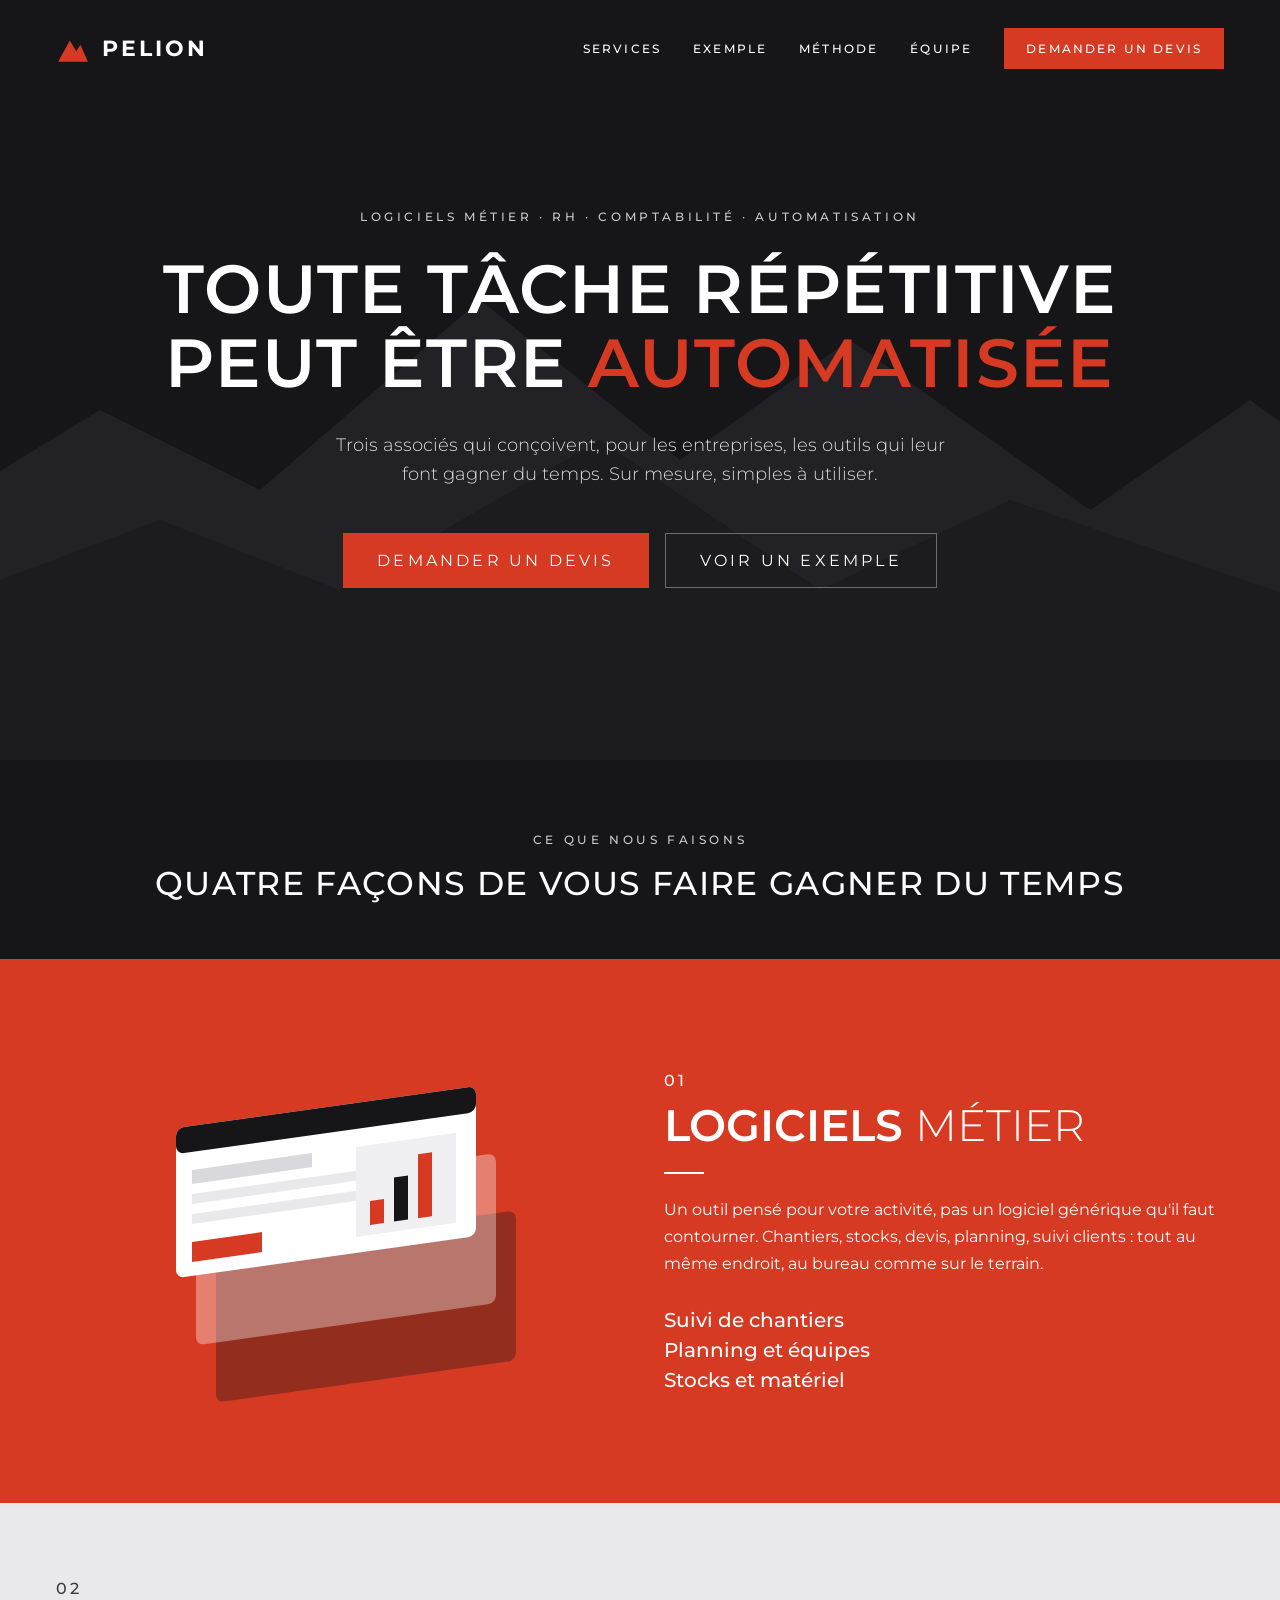
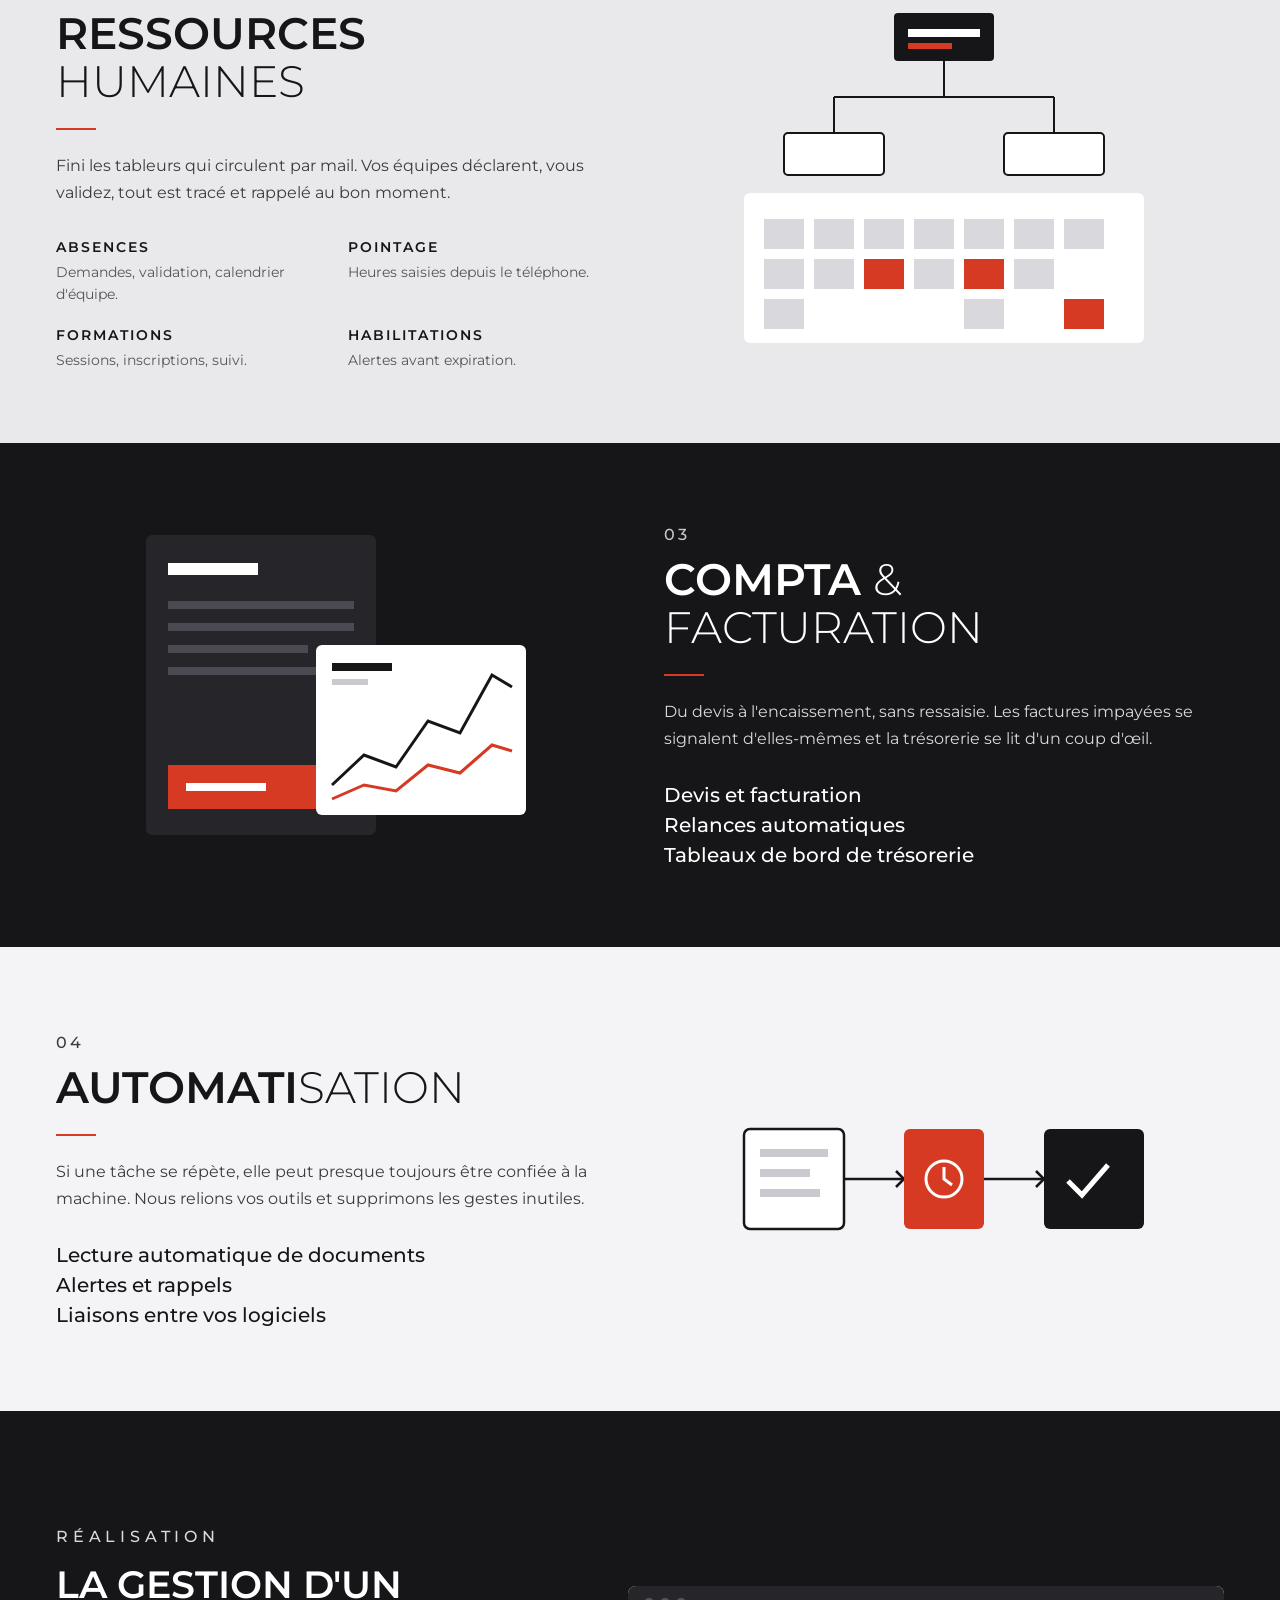
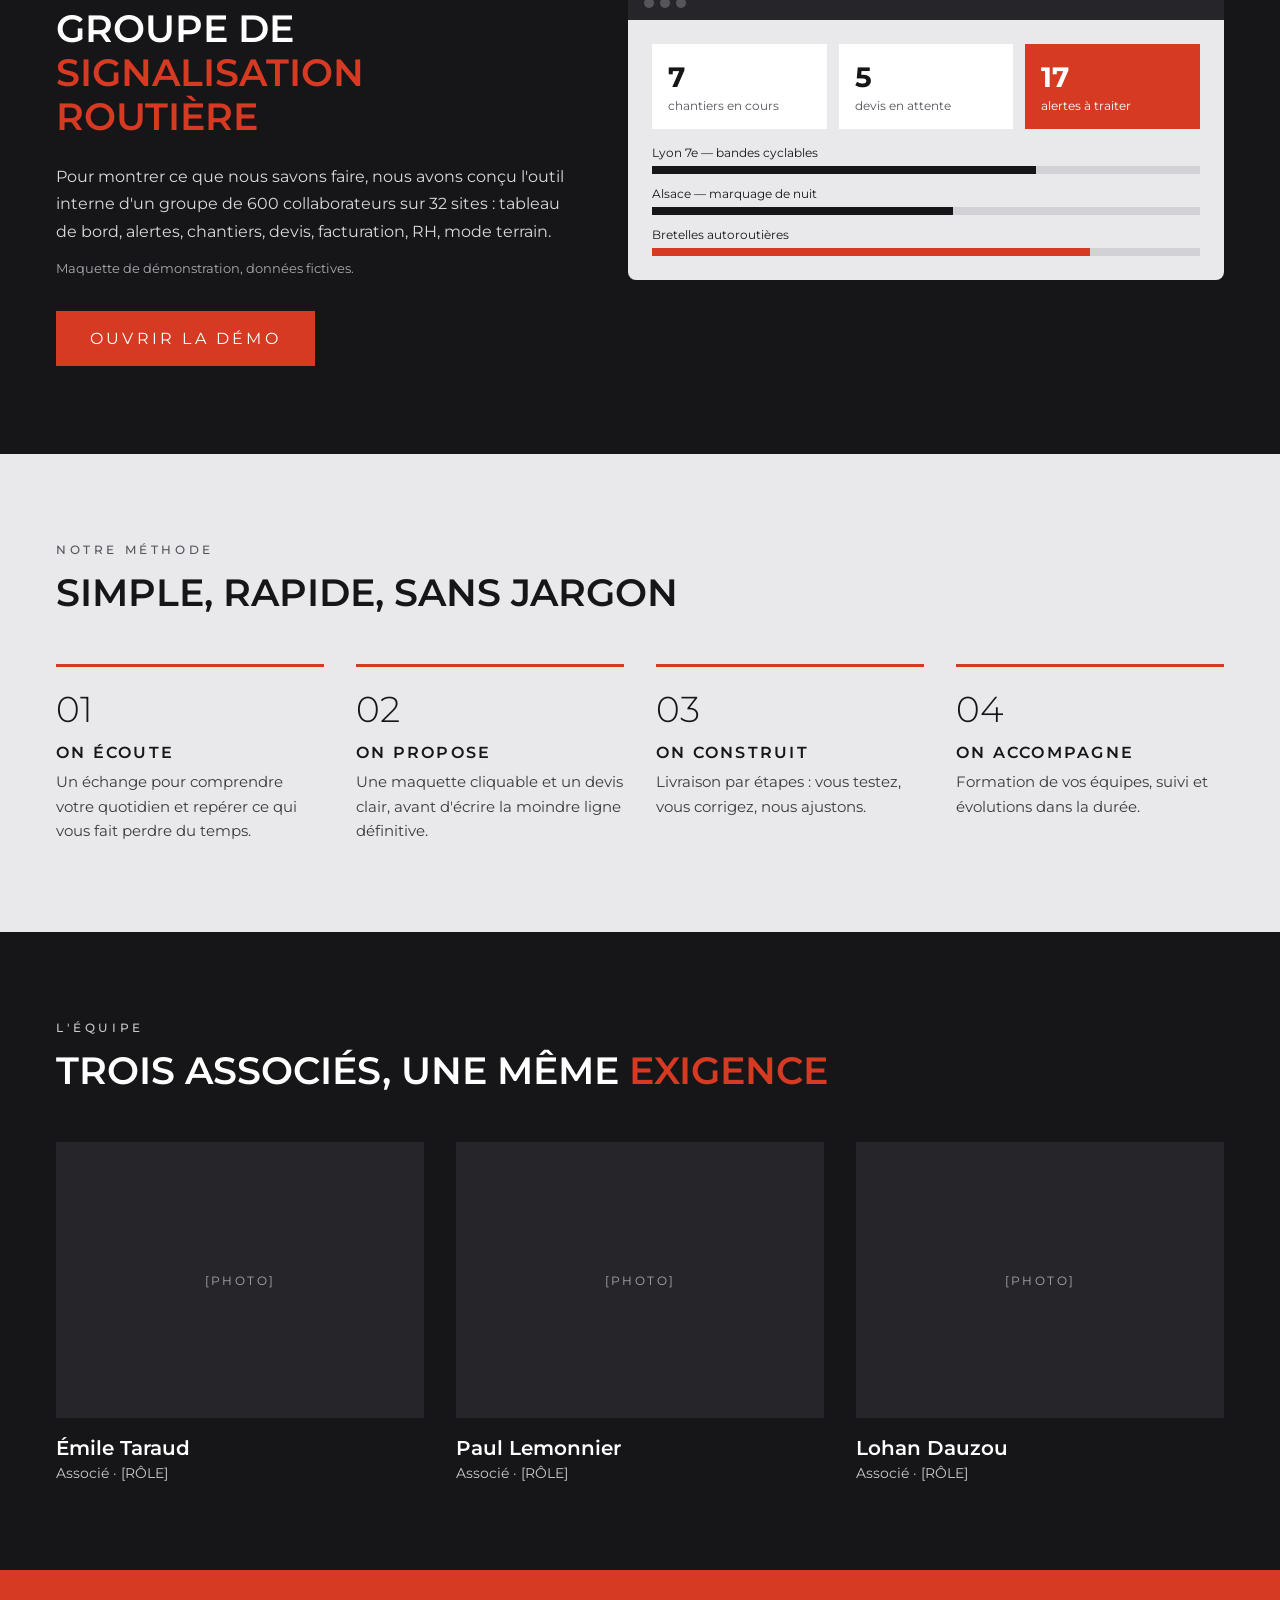
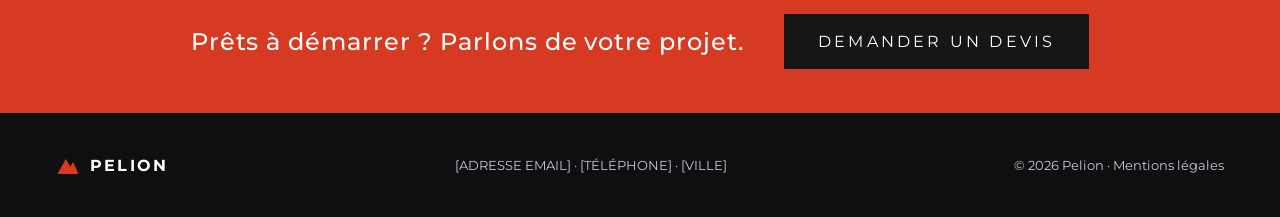
==== index.html @ c13e7373 "Site de présentation Pelion : accueil et demande de devis Accueil (hero, 4 services, exemple Hélios," ====
<!doctype html>
<html lang="fr">
<head>
<meta charset="utf-8">
<meta name="viewport" content="width=device-width, initial-scale=1">
<title>Pelion — Logiciels métier, RH, compta et automatisation</title>
<meta name="description" content="Pelion conçoit des logiciels métier sur mesure, des outils RH et comptables et des automatisations pour les entreprises.">
<meta name="theme-color" content="#161618">
<link rel="icon" href="favicon.svg" type="image/svg+xml">
<link rel="preconnect" href="https://fonts.googleapis.com">
<link rel="preconnect" href="https://fonts.gstatic.com" crossorigin>
<link href="https://fonts.googleapis.com/css2?family=Montserrat:wght@300;400;500;600;700&amp;display=swap" rel="stylesheet">
<link rel="stylesheet" href="style.css">
</head>
<body>

<!-- HERO -->
<section class="hero">
  <svg class="hero-bg" viewBox="0 0 1440 760" preserveAspectRatio="xMidYMax slice" aria-hidden="true">
    <path d="M0 760V520l180-110 160 80 220-190 200 160 170-120 240 170 160-110 110 80v380z" fill="#222226"/>
    <path d="M0 760V610l240-90 180 70 260-150 220 150 190-90 350 120v140z" fill="#1c1c1f"/>
  </svg>
  <header class="nav">
    <a class="logo" href="index.html" aria-label="Pelion, accueil">
      <svg viewBox="0 0 32 32" width="34" height="34" aria-hidden="true"><path class="ac" d="M2 28 13 8l6 10 4-6 7 16z"/></svg>
      PELION
    </a>
    <button class="burger" type="button" aria-expanded="false" aria-controls="menu">MENU</button>
    <nav class="menu" id="menu">
      <a href="#services">SERVICES</a>
      <a href="#exemple">EXEMPLE</a>
      <a href="#methode">MÉTHODE</a>
      <a href="#equipe">ÉQUIPE</a>
      <a class="btn small" href="devis.html">DEMANDER UN DEVIS</a>
    </nav>
  </header>
  <div class="hero-body">
    <p class="eyebrow" style="margin-bottom:28px">LOGICIELS MÉTIER · RH · COMPTABILITÉ · AUTOMATISATION</p>
    <h1>TOUTE TÂCHE RÉPÉTITIVE PEUT ÊTRE <span>AUTOMATISÉE</span></h1>
    <p class="hero-lead">Trois associés qui conçoivent, pour les entreprises, les outils qui leur font gagner du temps. Sur mesure, simples à utiliser.</p>
    <div class="hero-cta">
      <a class="btn" href="devis.html">DEMANDER UN DEVIS</a>
      <a class="btn ghost" href="#exemple">VOIR UN EXEMPLE</a>
    </div>
  </div>
</section>

<main>
<!-- SERVICES -->
<section id="services" class="intro">
  <p class="eyebrow">CE QUE NOUS FAISONS</p>
  <h2>QUATRE FAÇONS DE VOUS FAIRE GAGNER DU TEMPS</h2>
</section>

<!-- 01 -->
<section class="band red">
  <div class="band-in">
    <div class="art">
      <svg viewBox="0 0 440 400" width="440" height="400" role="img" aria-label="Illustration : écrans d'un logiciel métier empilés">
        <g transform="translate(40 40)">
          <rect x="60" y="190" width="300" height="150" rx="8" fill="#161618" opacity=".35" transform="skewY(-8)"/>
          <rect x="40" y="130" width="300" height="150" rx="8" fill="#fff" opacity=".35" transform="skewY(-8)"/>
          <g transform="skewY(-8)">
            <rect x="20" y="60" width="300" height="150" rx="8" fill="#fff"/>
            <rect x="20" y="60" width="300" height="26" rx="8" fill="#161618"/>
            <rect x="36" y="104" width="120" height="14" fill="#d8d8dd"/>
            <rect x="36" y="128" width="200" height="10" fill="#e9e9ec"/>
            <rect x="36" y="148" width="170" height="10" fill="#e9e9ec"/>
            <rect class="ac" x="36" y="176" width="70" height="20"/>
            <rect x="200" y="104" width="100" height="90" fill="#f0f0f2"/>
            <rect class="ac" x="214" y="160" width="14" height="24"/>
            <rect x="238" y="140" width="14" height="44" fill="#161618"/>
            <rect class="ac" x="262" y="120" width="14" height="64"/>
          </g>
        </g>
      </svg>
    </div>
    <div class="copy">
      <p class="num">01</p>
      <h3>LOGICIELS <span>MÉTIER</span></h3>
      <div class="rule"></div>
      <p>Un outil pensé pour votre activité, pas un logiciel générique qu'il faut contourner. Chantiers, stocks, devis, planning, suivi clients : tout au même endroit, au bureau comme sur le terrain.</p>
      <p class="list">Suivi de chantiers<br>Planning et équipes<br>Stocks et matériel</p>
    </div>
  </div>
</section>

<!-- 02 -->
<section class="band grey light">
  <div class="band-in flip">
    <div class="copy">
      <p class="num">02</p>
      <h3>RESSOURCES <span>HUMAINES</span></h3>
      <div class="rule"></div>
      <p>Fini les tableurs qui circulent par mail. Vos équipes déclarent, vous validez, tout est tracé et rappelé au bon moment.</p>
      <div class="minis">
        <div><h4>ABSENCES</h4><p>Demandes, validation, calendrier d'équipe.</p></div>
        <div><h4>POINTAGE</h4><p>Heures saisies depuis le téléphone.</p></div>
        <div><h4>FORMATIONS</h4><p>Sessions, inscriptions, suivi.</p></div>
        <div><h4>HABILITATIONS</h4><p>Alertes avant expiration.</p></div>
      </div>
    </div>
    <div class="art">
      <svg viewBox="0 0 440 380" width="440" height="380" role="img" aria-label="Illustration : organigramme et calendrier d'absences">
        <rect x="20" y="210" width="400" height="150" rx="6" fill="#fff"/>
        <g fill="#d8d8dd"><rect x="40" y="236" width="40" height="30"/><rect x="90" y="236" width="40" height="30"/><rect x="140" y="236" width="40" height="30"/><rect x="190" y="236" width="40" height="30"/><rect x="240" y="236" width="40" height="30"/><rect x="290" y="236" width="40" height="30"/><rect x="340" y="236" width="40" height="30"/><rect x="40" y="276" width="40" height="30"/><rect x="90" y="276" width="40" height="30"/><rect x="190" y="276" width="40" height="30"/><rect x="290" y="276" width="40" height="30"/><rect x="40" y="316" width="40" height="30"/><rect x="240" y="316" width="40" height="30"/></g>
        <g class="ac"><rect x="140" y="276" width="40" height="30"/><rect x="240" y="276" width="40" height="30"/><rect x="340" y="316" width="40" height="30"/></g>
        <path d="M220 78v36M110 114h220M110 114v36M330 114v36" stroke="#161618" stroke-width="2" fill="none"/>
        <rect x="170" y="30" width="100" height="48" rx="4" fill="#161618"/>
        <rect x="60" y="150" width="100" height="42" rx="4" fill="#fff" stroke="#161618" stroke-width="2"/>
        <rect x="280" y="150" width="100" height="42" rx="4" fill="#fff" stroke="#161618" stroke-width="2"/>
        <rect x="184" y="46" width="72" height="8" fill="#fff"/><rect class="ac" x="184" y="60" width="44" height="6"/>
      </svg>
    </div>
  </div>
</section>

<!-- 03 -->
<section class="band dark">
  <div class="band-in">
    <div class="art">
      <svg viewBox="0 0 440 360" width="440" height="360" role="img" aria-label="Illustration : facture et courbe de trésorerie">
        <rect x="30" y="20" width="230" height="300" rx="6" fill="#26262a"/>
        <rect x="52" y="48" width="90" height="12" fill="#fff"/>
        <g fill="#4a4a52"><rect x="52" y="86" width="186" height="8"/><rect x="52" y="108" width="186" height="8"/><rect x="52" y="130" width="140" height="8"/><rect x="52" y="152" width="186" height="8"/></g>
        <rect class="ac" x="52" y="250" width="186" height="44"/>
        <rect x="70" y="268" width="80" height="8" fill="#fff"/>
        <rect x="200" y="130" width="210" height="170" rx="6" fill="#fff"/>
        <polyline points="216,270 248,240 280,252 312,206 344,218 376,160 396,172" fill="none" stroke="#161618" stroke-width="3"/>
        <polyline class="ac-s" points="216,284 248,270 280,276 312,250 344,258 376,230 396,236" fill="none" stroke-width="3"/>
        <rect x="216" y="148" width="60" height="8" fill="#161618"/><rect x="216" y="164" width="36" height="6" fill="#c9c9cf"/>
      </svg>
    </div>
    <div class="copy">
      <p class="num">03</p>
      <h3>COMPTA <span>&amp; FACTURATION</span></h3>
      <div class="rule"></div>
      <p>Du devis à l'encaissement, sans ressaisie. Les factures impayées se signalent d'elles-mêmes et la trésorerie se lit d'un coup d'œil.</p>
      <p class="list">Devis et facturation<br>Relances automatiques<br>Tableaux de bord de trésorerie</p>
    </div>
  </div>
</section>

<!-- 04 -->
<section class="band paper light">
  <div class="band-in flip">
    <div class="copy">
      <p class="num">04</p>
      <h3>AUTOMATI<span>SATION</span></h3>
      <div class="rule"></div>
      <p>Si une tâche se répète, elle peut presque toujours être confiée à la machine. Nous relions vos outils et supprimons les gestes inutiles.</p>
      <p class="list">Lecture automatique de documents<br>Alertes et rappels<br>Liaisons entre vos logiciels</p>
    </div>
    <div class="art">
      <svg viewBox="0 0 440 320" width="440" height="320" role="img" aria-label="Illustration : trois étapes reliées par des flèches">
        <g stroke="#161618" stroke-width="2.5" fill="none"><path d="M120 160h60M260 160h60"/><path d="M172 152l8 8-8 8M312 152l8 8-8 8"/></g>
        <rect x="20" y="110" width="100" height="100" rx="6" fill="#fff" stroke="#161618" stroke-width="2.5"/>
        <rect class="ac" x="180" y="110" width="80" height="100" rx="6"/>
        <rect x="320" y="110" width="100" height="100" rx="6" fill="#161618"/>
        <g fill="#c9c9cf"><rect x="36" y="130" width="68" height="8"/><rect x="36" y="150" width="50" height="8"/><rect x="36" y="170" width="60" height="8"/></g>
        <circle cx="220" cy="160" r="18" fill="none" stroke="#fff" stroke-width="3"/><path d="M220 148v12l8 6" stroke="#fff" stroke-width="3" fill="none"/>
        <path d="M344 162l14 14 26-30" stroke="#fff" stroke-width="5" fill="none"/>
      </svg>
    </div>
  </div>
</section>

<!-- EXEMPLE -->
<section id="exemple" class="band dark">
  <div class="demo-wrap">
    <div class="demo-copy">
      <p class="eyebrow">RÉALISATION</p>
      <h2>LA GESTION D'UN GROUPE DE <span class="accent">SIGNALISATION ROUTIÈRE</span></h2>
      <p>Pour montrer ce que nous savons faire, nous avons conçu l'outil interne d'un groupe de 600 collaborateurs sur 32 sites : tableau de bord, alertes, chantiers, devis, facturation, RH, mode terrain.</p>
      <p class="fine">Maquette de démonstration, données fictives.</p>
      <a class="btn" href="https://site-six-livid-93.vercel.app/" target="_blank" rel="noopener">OUVRIR LA DÉMO</a>
    </div>
    <div class="demo-shot" aria-hidden="true">
      <div class="win">
        <div class="win-bar"><i></i><i></i><i></i></div>
        <div class="win-body">
          <div class="kpis">
            <div class="kpi"><b>7</b><span>chantiers en cours</span></div>
            <div class="kpi"><b>5</b><span>devis en attente</span></div>
            <div class="kpi hot"><b>17</b><span>alertes à traiter</span></div>
          </div>
          <div class="progress">
            <div><label>Lyon 7e — bandes cyclables</label><div class="pbar"><i style="width:70%"></i></div></div>
            <div><label>Alsace — marquage de nuit</label><div class="pbar"><i style="width:55%"></i></div></div>
            <div><label>Bretelles autoroutières</label><div class="pbar"><i class="hot" style="width:80%"></i></div></div>
          </div>
        </div>
      </div>
    </div>
  </div>
</section>

<!-- MÉTHODE -->
<section id="methode" class="band grey light">
  <div class="section">
    <p class="eyebrow">NOTRE MÉTHODE</p>
    <h2>SIMPLE, RAPIDE, SANS JARGON</h2>
    <div class="steps">
      <div class="step"><b>01</b><h3>ON ÉCOUTE</h3><p>Un échange pour comprendre votre quotidien et repérer ce qui vous fait perdre du temps.</p></div>
      <div class="step"><b>02</b><h3>ON PROPOSE</h3><p>Une maquette cliquable et un devis clair, avant d'écrire la moindre ligne définitive.</p></div>
      <div class="step"><b>03</b><h3>ON CONSTRUIT</h3><p>Livraison par étapes : vous testez, vous corrigez, nous ajustons.</p></div>
      <div class="step"><b>04</b><h3>ON ACCOMPAGNE</h3><p>Formation de vos équipes, suivi et évolutions dans la durée.</p></div>
    </div>
  </div>
</section>

<!-- ÉQUIPE -->
<section id="equipe" class="band dark">
  <div class="section">
    <p class="eyebrow">L'ÉQUIPE</p>
    <h2>TROIS ASSOCIÉS, UNE MÊME <span class="accent">EXIGENCE</span></h2>
    <div class="team">
      <div><div class="photo">[PHOTO]</div><h3>Émile Taraud</h3><p>Associé · [RÔLE]</p></div>
      <div><div class="photo">[PHOTO]</div><h3>Paul Lemonnier</h3><p>Associé · [RÔLE]</p></div>
      <div><div class="photo">[PHOTO]</div><h3>Lohan Dauzou</h3><p>Associé · [RÔLE]</p></div>
    </div>
  </div>
</section>

<!-- CTA -->
<section class="cta-band">
  <div class="cta-in">
    <p>Prêts à démarrer ? Parlons de votre projet.</p>
    <a class="btn dark" href="devis.html">DEMANDER UN DEVIS</a>
  </div>
</section>
</main>

<footer class="foot">
  <div class="foot-in">
    <span class="logo"><svg viewBox="0 0 32 32" width="24" height="24" aria-hidden="true"><path class="ac" d="M2 28 13 8l6 10 4-6 7 16z"/></svg>PELION</span>
    <span>[ADRESSE EMAIL] · [TÉLÉPHONE] · [VILLE]</span>
    <span>© <span id="y">2026</span> Pelion · Mentions légales</span>
  </div>
</footer>

<script src="script.js"></script>
</body>
</html>
---- style.css ----
:root{
  --accent:#D63A22;
  --ink:#161618;
  --ink-2:#26262a;
  --ink-3:#0f0f11;
  --grey:#e9e9ec;
  --paper:#f4f4f6;
  --muted:#55555c;
  --on-dark:#d9d9de;
  --on-dark-2:#c9c9cf;
  --gutter:56px;
}
*{box-sizing:border-box}
html{scroll-behavior:smooth}
body{margin:0;font-family:'Montserrat',system-ui,sans-serif;background:var(--ink);color:#fff;-webkit-font-smoothing:antialiased}
a{color:inherit;text-decoration:none}
a:hover{opacity:.8}
img,svg{max-width:100%;height:auto}
:focus-visible{outline:2px solid #fff;outline-offset:3px}
.light :focus-visible,.form :focus-visible{outline-color:var(--ink)}

.wrap{max-width:1440px;margin:0 auto;padding-inline:var(--gutter)}
.eyebrow{margin:0;font-size:12px;letter-spacing:.3em;font-weight:500;color:var(--on-dark-2)}
.light .eyebrow,.eyebrow.dark{color:var(--muted)}
.num{margin:0;font-size:13px;letter-spacing:.2em;font-weight:500}

/* boutons */
.btn{display:inline-block;padding:18px 34px;background:var(--accent);color:#fff;border:0;font:600 13px/1 inherit;font-family:inherit;letter-spacing:.2em;cursor:pointer}
.btn.ghost{background:transparent;border:1px solid #6b6b73;padding:17px 34px}
.btn.dark{background:var(--ink)}
.btn.small{padding:13px 22px;font-size:12px;letter-spacing:.18em}

/* en-tête */
.hero{position:relative;min-height:760px;background:var(--ink);overflow:hidden;display:flex;flex-direction:column}
.hero-bg{position:absolute;inset:0;width:100%;height:100%}
.nav{position:relative;z-index:2;display:flex;flex-wrap:wrap;align-items:center;justify-content:space-between;gap:16px;padding:28px var(--gutter)}
.nav.solid{background:var(--ink)}
.logo{display:flex;align-items:center;gap:12px;font-weight:700;font-size:22px;letter-spacing:.14em}
.menu{display:flex;flex-wrap:wrap;align-items:center;gap:32px;font-size:12px;font-weight:500;letter-spacing:.18em}
.burger{display:none;background:none;border:1px solid #6b6b73;color:#fff;padding:10px 14px;font:600 12px inherit;font-family:inherit;letter-spacing:.18em;cursor:pointer}
.hero-body{position:relative;flex-grow:1;display:flex;flex-direction:column;align-items:center;justify-content:center;text-align:center;padding:60px 32px 120px}
.hero h1{margin:0;font-size:clamp(34px,5.4vw,68px);line-height:1.08;font-weight:600;letter-spacing:.02em;max-width:980px}
.hero h1 span,.accent{color:var(--accent)}
.hero-lead{margin:32px 0 0;font-size:18px;line-height:1.6;font-weight:300;color:var(--on-dark);max-width:640px}
.hero-cta{display:flex;flex-wrap:wrap;gap:16px;justify-content:center;margin-top:44px}

/* intro services */
.intro{padding:72px var(--gutter) 56px;text-align:center}
.intro h2{margin:16px 0 0;font-size:clamp(22px,2.6vw,34px);font-weight:500;letter-spacing:.04em}

/* bandes de service */
.band{background:var(--ink);color:#fff}
.band.red{background:var(--accent)}
.band.grey{background:var(--grey);color:var(--ink)}
.band.paper{background:var(--paper);color:var(--ink)}
.band-in{max-width:1440px;margin:0 auto;padding:72px var(--gutter);display:flex;flex-wrap:wrap;align-items:center;gap:48px}
.band-in.flip{flex-wrap:wrap-reverse}
.art{flex:1 1 440px;min-width:0;display:flex;justify-content:center}
.copy{flex:1 1 440px;min-width:0;max-width:560px}
.copy h3{margin:8px 0 0;font-size:clamp(32px,3.4vw,48px);line-height:1.1;font-weight:600}
.copy h3 span{font-weight:300}
.rule{width:40px;height:2px;background:var(--accent);margin:22px 0}
.band.red .rule{background:#fff}
.copy p{margin:0;font-size:16px;line-height:1.7;color:var(--on-dark)}
.band.red .copy p{color:#fff}
.band.grey .copy p,.band.paper .copy p{color:#3a3a40}
.list{margin:28px 0 0!important;font-size:20px!important;line-height:1.5!important;font-weight:500;color:inherit!important}
.band.grey .num,.band.paper .num{color:var(--muted)}
.band.dark .num{color:var(--on-dark-2)}
.minis{display:grid;grid-template-columns:repeat(2,minmax(0,1fr));gap:20px 24px;margin-top:32px}
.minis h4{margin:0;font-size:14px;letter-spacing:.14em;font-weight:600}
.minis p{margin:6px 0 0!important;font-size:14px!important;line-height:1.55!important;color:var(--muted)!important}

/* réalisation */
.demo-wrap{max-width:1440px;margin:0 auto;padding:88px var(--gutter);display:flex;flex-wrap:wrap;align-items:center;gap:56px}
.demo-copy{flex:1 1 440px;min-width:0;max-width:520px}
.demo-copy h2{margin:12px 0 0;font-size:clamp(28px,3vw,40px);line-height:1.15;font-weight:600}
.demo-copy p{margin:24px 0 0;font-size:16px;line-height:1.7;color:var(--on-dark)}
.demo-copy .fine{margin:12px 0 32px;font-size:13px;color:#a8a8b0}
.demo-shot{flex:1 1 520px;min-width:0}
.win{background:var(--grey);color:var(--ink);border-radius:8px;overflow:hidden}
.win-bar{display:flex;gap:6px;padding:12px 16px;background:var(--ink-2)}
.win-bar i{width:10px;height:10px;border-radius:50%;background:#55555c}
.win-body{padding:24px}
.kpis{display:grid;grid-template-columns:repeat(3,minmax(0,1fr));gap:12px}
.kpi{background:#fff;padding:16px}
.kpi b{font-size:28px}
.kpi span{display:block;font-size:12px;color:var(--muted);margin-top:4px}
.kpi.hot{background:var(--accent);color:#fff}
.kpi.hot span{color:#fff}
.progress{margin-top:16px;display:flex;flex-direction:column;gap:12px}
.progress label{display:block;font-size:12px;margin-bottom:6px}
.pbar{height:8px;background:#d1d1d6}
.pbar i{display:block;height:8px;background:var(--ink)}
.pbar i.hot{background:var(--accent)}

/* méthode / équipe */
.section{max-width:1440px;margin:0 auto;padding:88px var(--gutter)}
.section h2{margin:12px 0 48px;font-size:clamp(26px,3vw,40px);font-weight:600}
.steps{display:grid;grid-template-columns:repeat(auto-fit,minmax(240px,1fr));gap:32px}
.step{border-top:3px solid var(--accent);padding-top:20px}
.step b{font-size:36px;font-weight:300}
.step h3{margin:12px 0 8px;font-size:16px;letter-spacing:.14em;font-weight:600}
.step p{margin:0;font-size:15px;line-height:1.65;color:#3a3a40}
.team{display:grid;grid-template-columns:repeat(auto-fit,minmax(260px,1fr));gap:32px}
.photo{aspect-ratio:4/3;background:var(--ink-2);display:flex;align-items:center;justify-content:center;font-size:12px;letter-spacing:.2em;color:#a8a8b0}
.team h3{margin:18px 0 4px;font-size:20px;font-weight:600}
.team p{margin:0;font-size:14px;color:var(--on-dark-2)}

/* bande CTA + pied */
.cta-band{background:var(--accent)}
.cta-in{max-width:1440px;margin:0 auto;padding:44px var(--gutter);display:flex;flex-wrap:wrap;align-items:center;justify-content:center;gap:24px 40px;text-align:center}
.cta-in p{margin:0;font-size:24px;font-weight:500;letter-spacing:.04em}
.foot{background:var(--ink-3);color:var(--on-dark-2)}
.foot-in{max-width:1440px;margin:0 auto;padding:40px var(--gutter);display:flex;flex-wrap:wrap;align-items:center;justify-content:space-between;gap:20px;font-size:13px}
.foot .logo{font-size:16px;color:#fff;gap:10px}

/* page devis */
.page-head{background:var(--ink);padding:56px var(--gutter) 72px}
.page-head h1{margin:16px 0 0;font-size:clamp(30px,3.6vw,52px);line-height:1.1;font-weight:600;max-width:860px}
.devis{background:var(--grey);color:var(--ink)}
.devis-in{max-width:1440px;margin:0 auto;padding:56px var(--gutter);display:flex;flex-wrap:wrap;gap:56px;align-items:flex-start}
.form{flex:1 1 560px;min-width:0;display:flex;flex-direction:column;gap:28px}
.grid2{display:grid;grid-template-columns:repeat(auto-fit,minmax(240px,1fr));gap:20px}
.f{display:flex;flex-direction:column;gap:8px;font-size:12px;font-weight:600;letter-spacing:.14em}
.form input,.form select,.form textarea{font:400 15px inherit;font-family:inherit;color:var(--ink);background:#fff;border:1px solid #b8b8c0;border-radius:0;padding:14px;width:100%}
.form input:focus,.form select:focus,.form textarea:focus{outline:2px solid var(--ink);outline-offset:1px}
.form fieldset{border:0;padding:0;margin:0}
.form legend{padding:0;margin-bottom:12px;font-size:12px;font-weight:600;letter-spacing:.14em}
.chips{display:grid;grid-template-columns:repeat(auto-fit,minmax(220px,1fr));gap:12px}
.chip{display:flex;align-items:center;gap:10px;padding:14px 16px;background:#fff;border:1px solid #b8b8c0;font-size:14px;font-weight:500;cursor:pointer;letter-spacing:0}
.form .chip input{width:18px;height:18px;padding:0;accent-color:var(--ink)}
.chip:has(input:checked){border-color:var(--ink);box-shadow:inset 0 0 0 1px var(--ink)}
.send{display:flex;flex-wrap:wrap;align-items:center;gap:20px}
.send small{font-size:13px;color:var(--muted)}
.notice{margin:0;padding:14px 16px;background:#fff;border-left:4px solid var(--accent);font-size:14px}
.notice[hidden]{display:none}
.aside{flex:1 1 340px;min-width:0;max-width:460px;background:var(--ink);color:#fff;padding:36px}
.aside h2{margin:0 0 28px;font-size:18px;letter-spacing:.14em;font-weight:600}
.next{display:flex;flex-direction:column;gap:28px}
.next div{display:flex;gap:18px}
.next b{font-size:30px;font-weight:300;color:var(--accent);line-height:1}
.next h3{margin:0 0 6px;font-size:14px;letter-spacing:.12em;font-weight:600}
.next p{margin:0;font-size:14px;line-height:1.6;color:var(--on-dark)}
.direct{margin-top:36px;padding-top:24px;border-top:1px solid #3a3a40;font-size:14px;line-height:1.7;color:var(--on-dark-2)}
.direct span{color:#fff}

/* mobile */
@media (max-width:860px){
  :root{--gutter:24px}
  .burger{display:block}
  .menu{display:none;width:100%;flex-direction:column;align-items:flex-start;gap:20px;padding:12px 0 8px}
  .menu.open{display:flex}
  .hero{min-height:640px}
  .band-in,.demo-wrap,.section{padding-block:56px}
  .band-in{gap:32px}
  .minis{grid-template-columns:1fr}
  .cta-in p{font-size:20px}
}
@media (prefers-reduced-motion:reduce){html{scroll-behavior:auto}}

.ac{fill:var(--accent)}
.ac-s{stroke:var(--accent)}
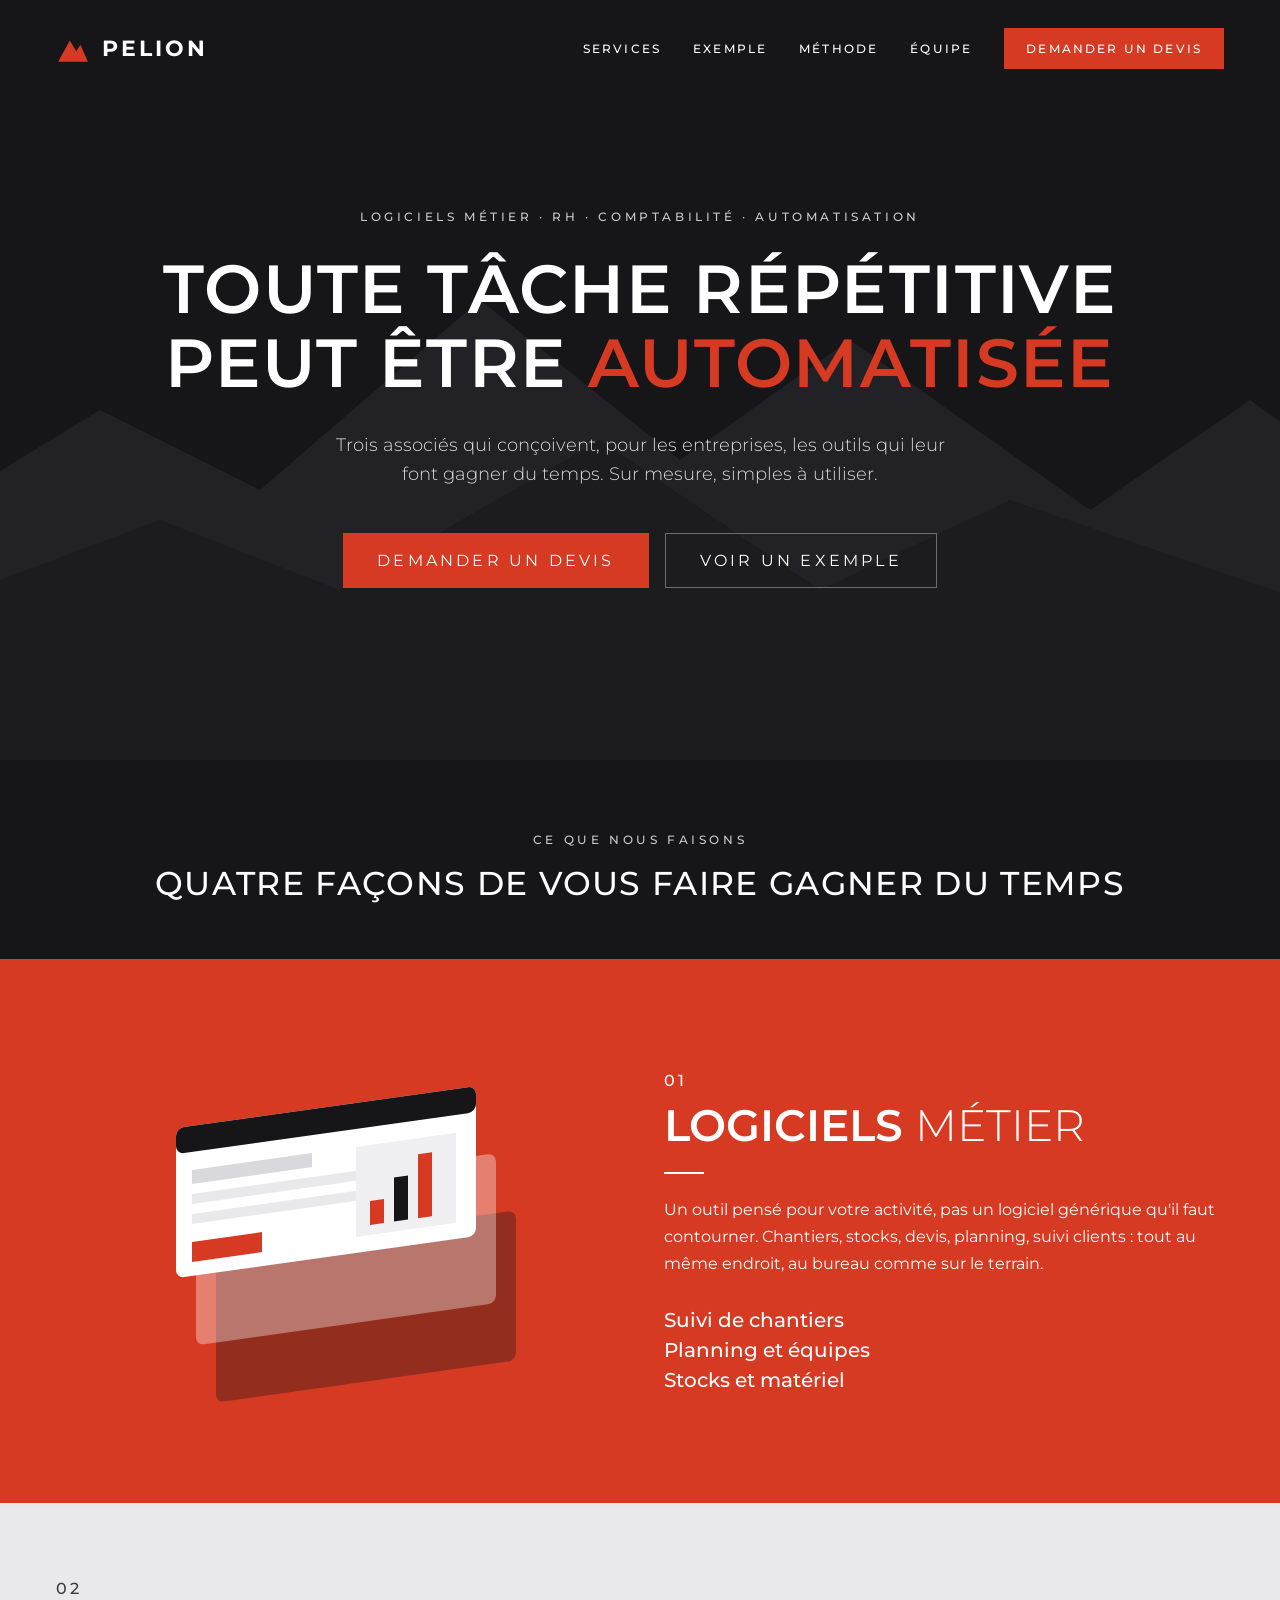
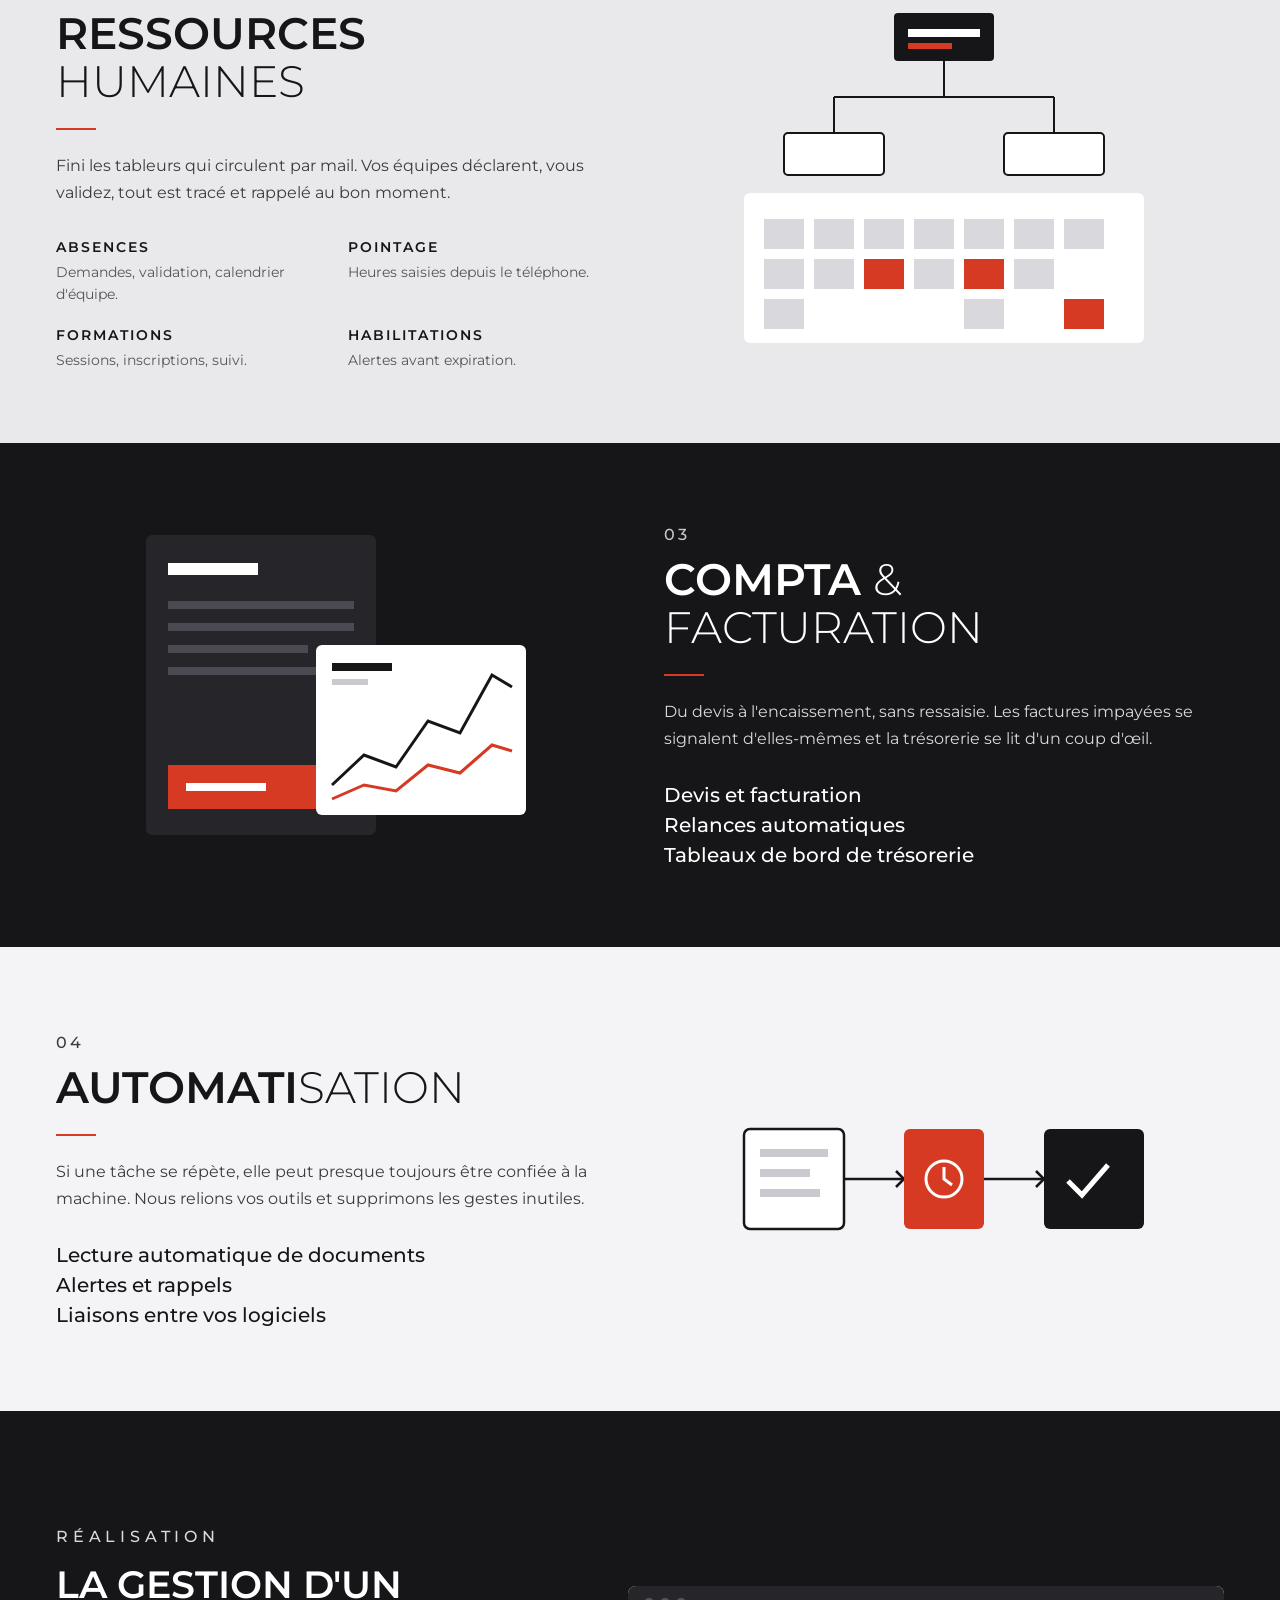
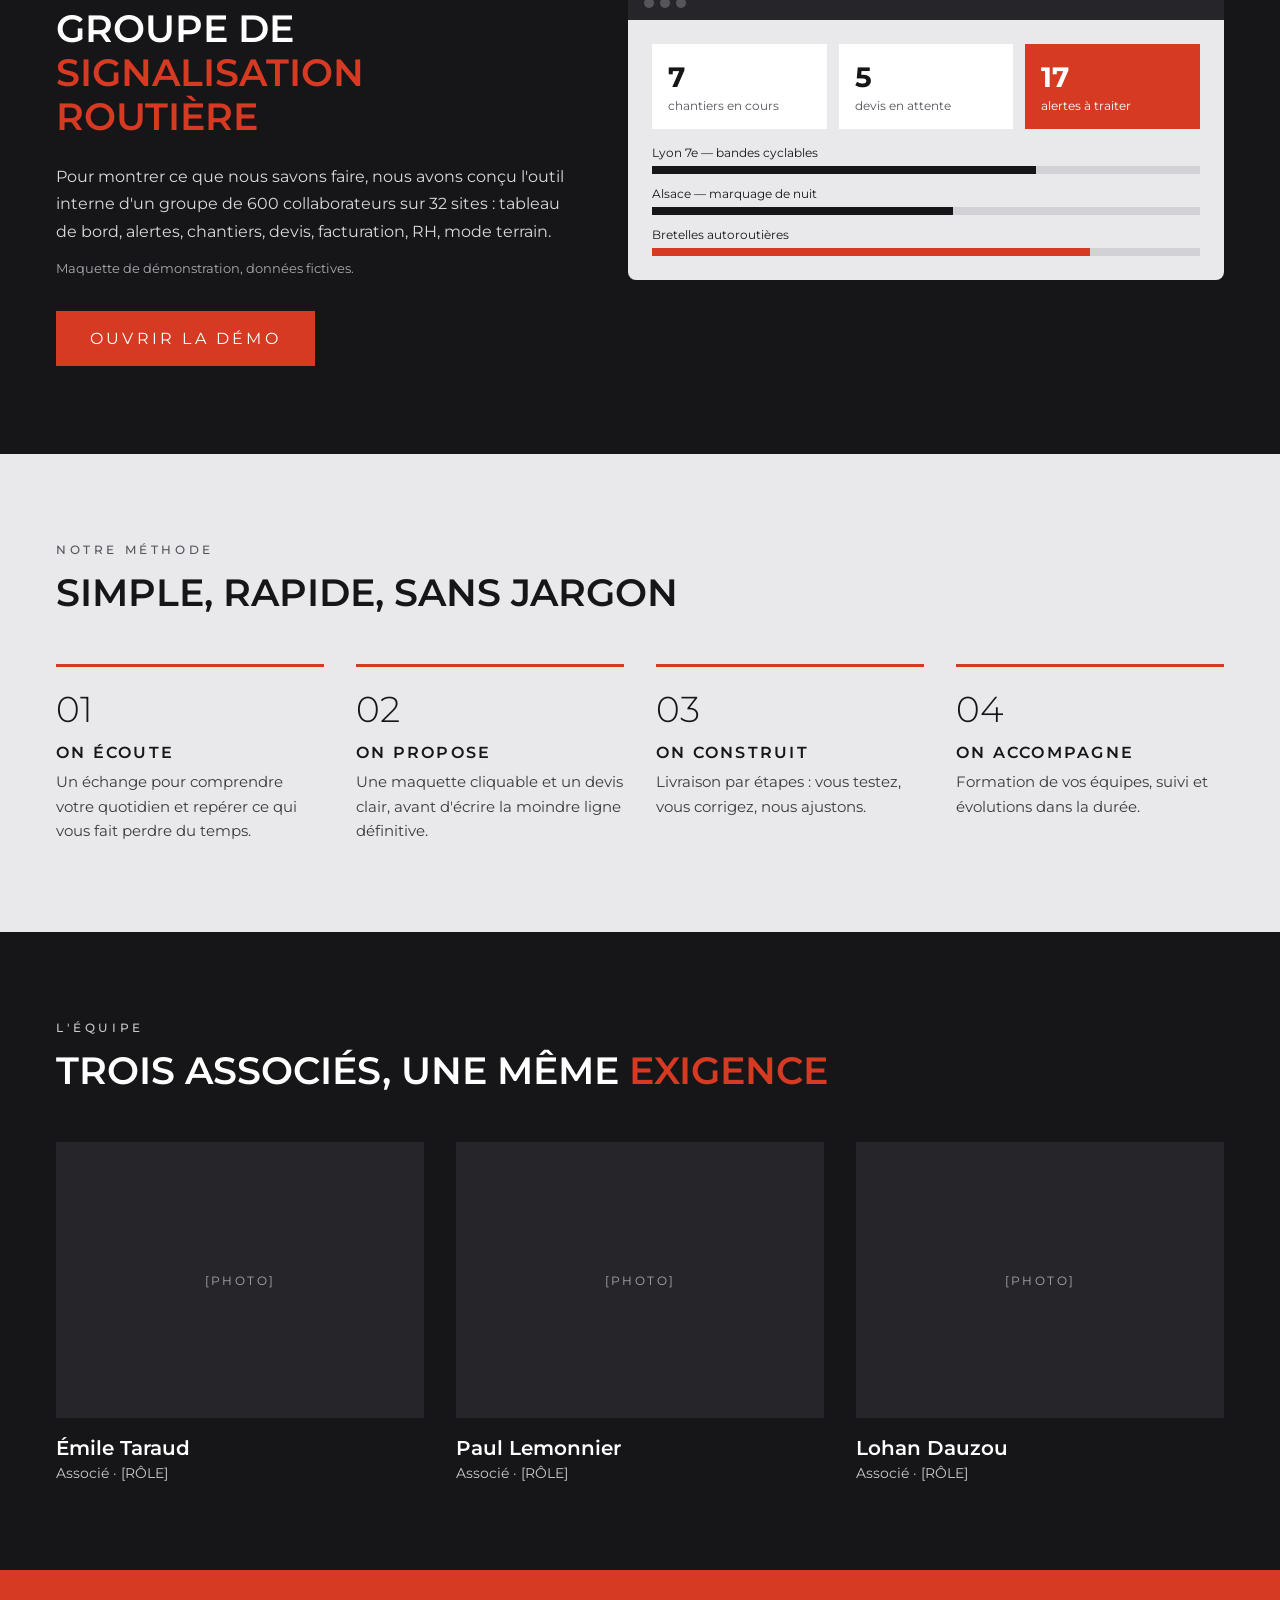
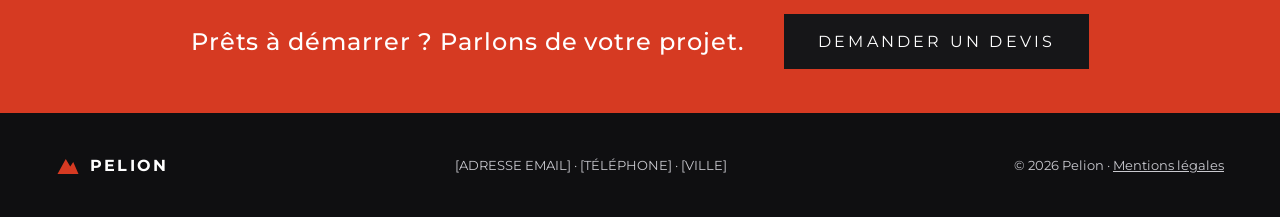
==== commit 4d1172df: "Ajout de la page Mentions légales (champs à compléter) et liens dans le pied de page Co-Authored-By:" ====
--- a/index.html
+++ b/index.html
@@ -235,7 +235,7 @@
   <div class="foot-in">
     <span class="logo"><svg viewBox="0 0 32 32" width="24" height="24" aria-hidden="true"><path class="ac" d="M2 28 13 8l6 10 4-6 7 16z"/></svg>PELION</span>
     <span>[ADRESSE EMAIL] · [TÉLÉPHONE] · [VILLE]</span>
-    <span>© <span id="y">2026</span> Pelion · Mentions légales</span>
+    <span>© <span id="y">2026</span> Pelion · <a href="mentions-legales.html">Mentions légales</a></span>
   </div>
 </footer>
 
--- a/style.css
+++ b/style.css
@@ -161,3 +161,11 @@
 
 .ac{fill:var(--accent)}
 .ac-s{stroke:var(--accent)}
+
+/* mentions légales */
+.legal{max-width:860px;margin:0 auto;padding:56px var(--gutter) 72px}
+.legal h2{margin:36px 0 10px;font-size:16px;letter-spacing:.14em;font-weight:600;text-transform:uppercase}
+.legal h2:first-child{margin-top:0}
+.legal p{margin:0;font-size:15px;line-height:1.7;color:#3a3a40}
+.legal .fine{margin-top:40px;font-size:13px;color:var(--muted)}
+.foot a{text-decoration:underline}
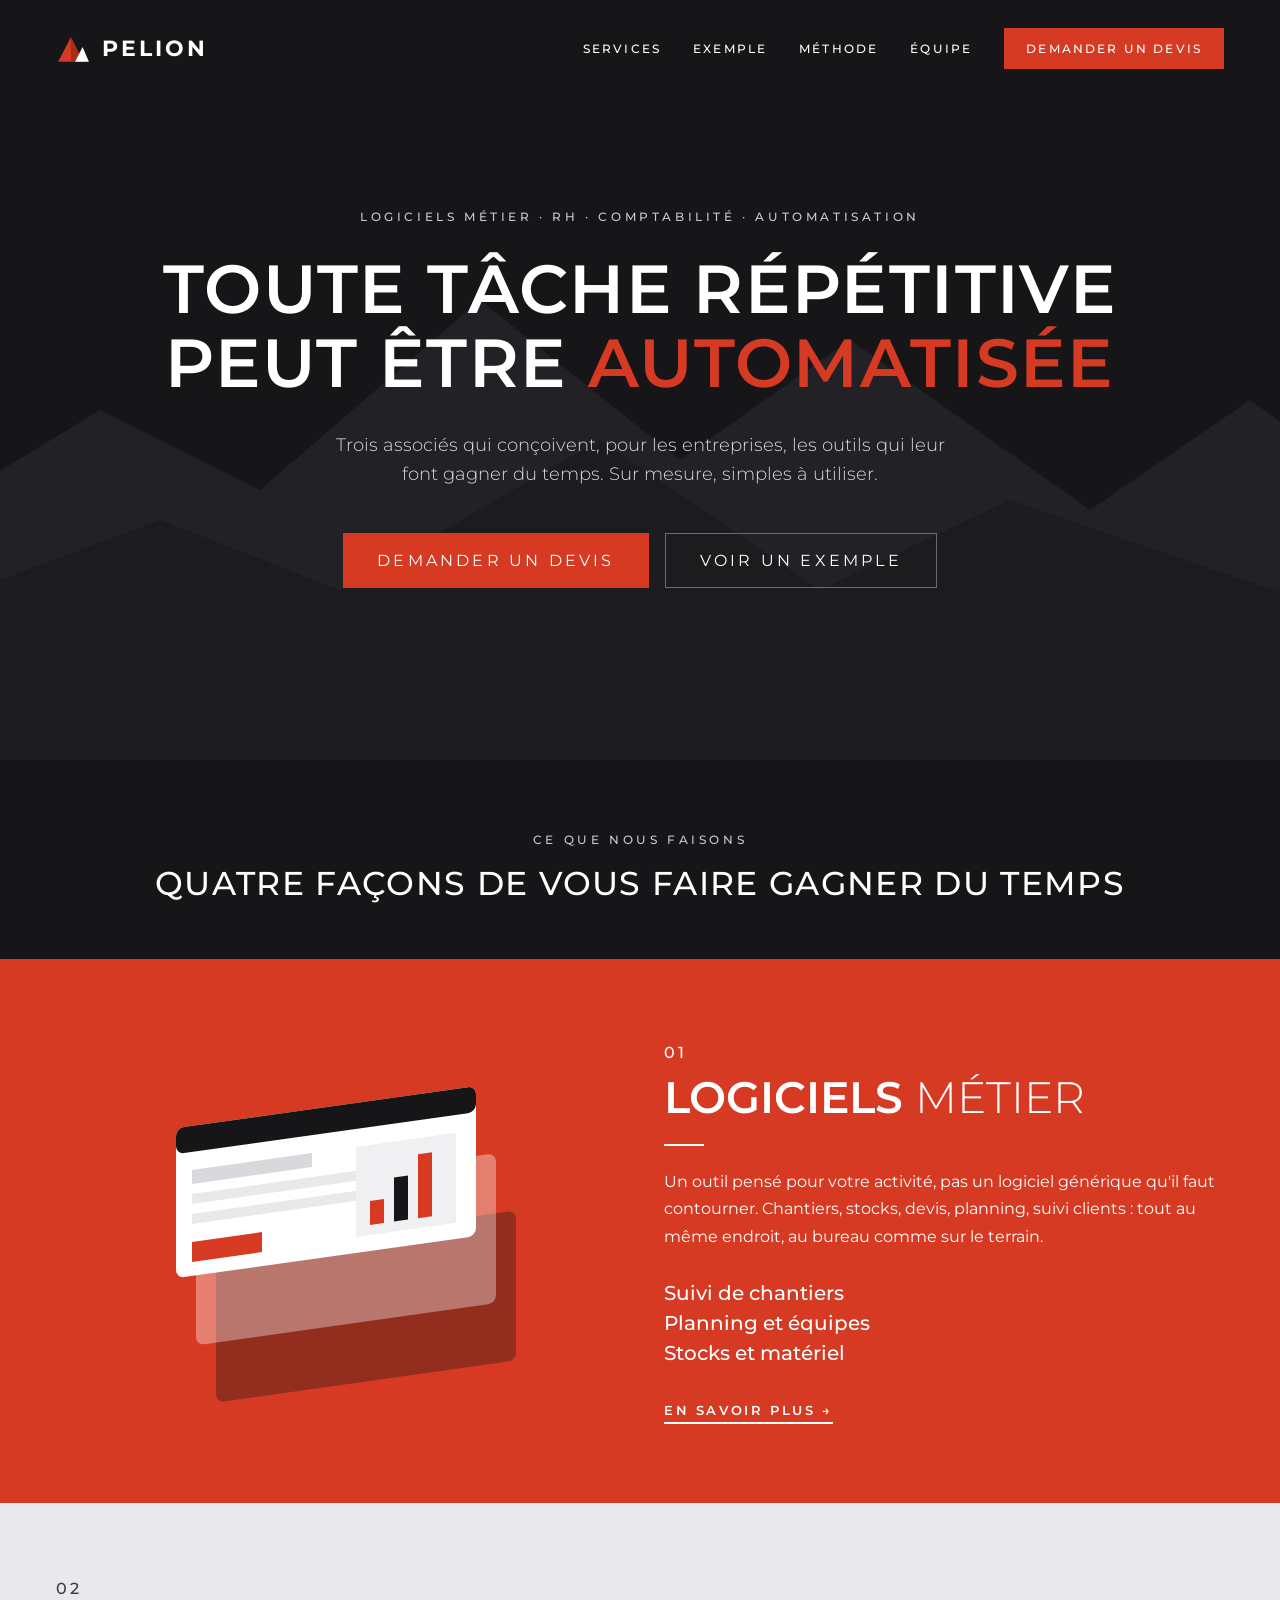
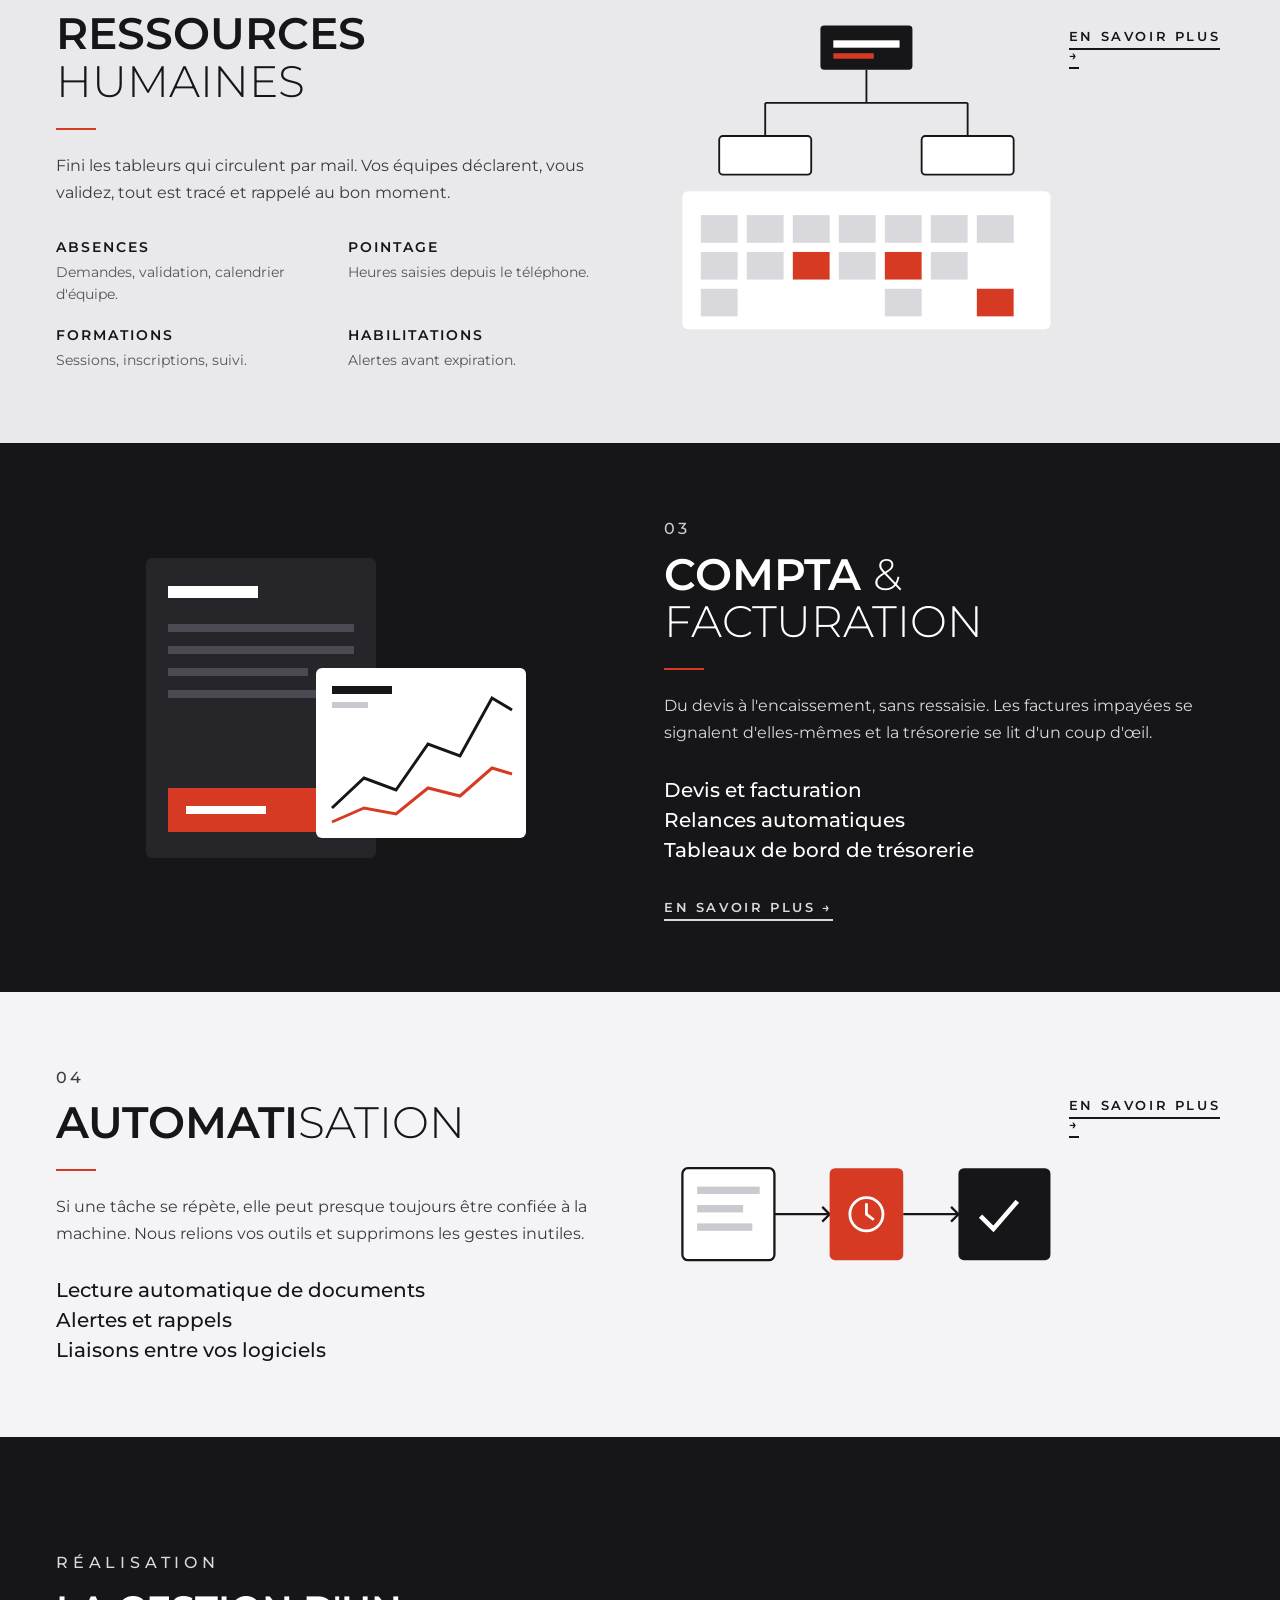
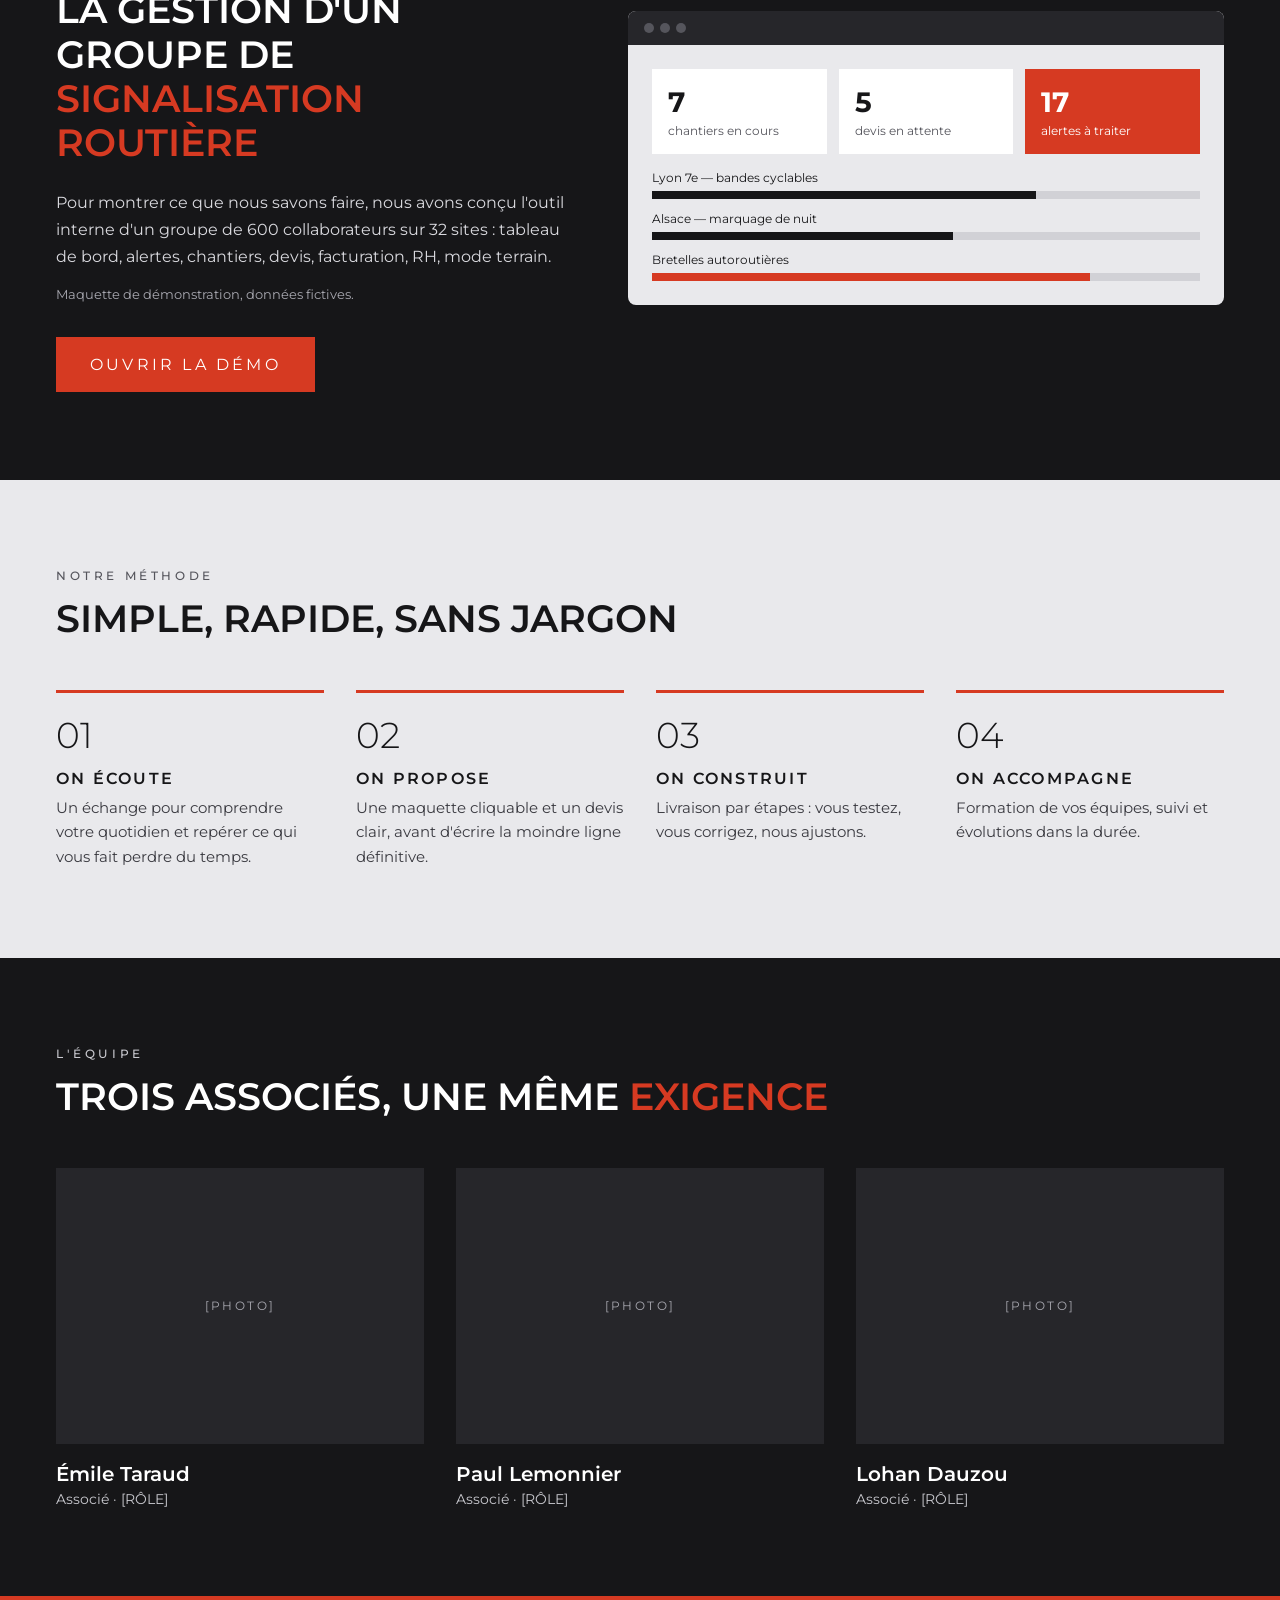
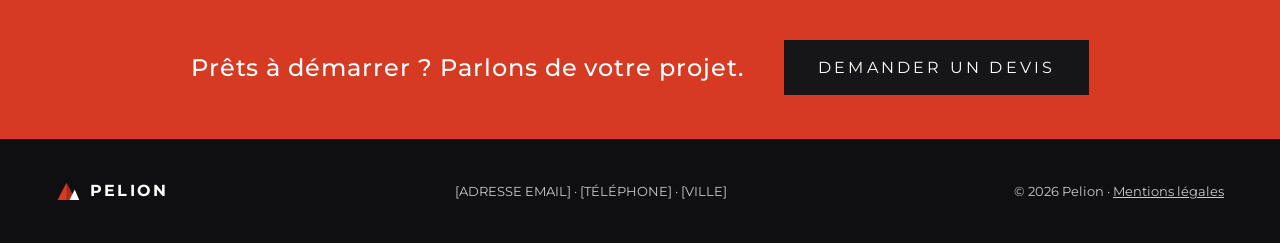
==== commit 8f7819cb: "Logo retravaillé et pages détaillées par service - Nouveau logo (montagne à deux pics), appliqué à l" ====
--- a/index.html
+++ b/index.html
@@ -22,7 +22,7 @@
   </svg>
   <header class="nav">
     <a class="logo" href="index.html" aria-label="Pelion, accueil">
-      <svg viewBox="0 0 32 32" width="34" height="34" aria-hidden="true"><path class="ac" d="M2 28 13 8l6 10 4-6 7 16z"/></svg>
+      <svg viewBox="0 0 32 32" width="34" height="34" aria-hidden="true"><path class="ac" d="M2 28 14 5l12 23z"/><path d="M14 5l12 23H14z" fill="#000" opacity=".22"/><path d="M18 28l7-14 6 14z" fill="#fff"/></svg>
       PELION
     </a>
     <button class="burger" type="button" aria-expanded="false" aria-controls="menu">MENU</button>
@@ -81,6 +81,7 @@
       <div class="rule"></div>
       <p>Un outil pensé pour votre activité, pas un logiciel générique qu'il faut contourner. Chantiers, stocks, devis, planning, suivi clients : tout au même endroit, au bureau comme sur le terrain.</p>
       <p class="list">Suivi de chantiers<br>Planning et équipes<br>Stocks et matériel</p>
+      <p style="margin-top:28px"><a class="more" href="logiciels-metier.html">EN SAVOIR PLUS →</a></p>
     </div>
   </div>
 </section>
@@ -111,6 +112,7 @@
         <rect x="280" y="150" width="100" height="42" rx="4" fill="#fff" stroke="#161618" stroke-width="2"/>
         <rect x="184" y="46" width="72" height="8" fill="#fff"/><rect class="ac" x="184" y="60" width="44" height="6"/>
       </svg>
+      <p style="margin-top:28px"><a class="more" href="rh.html">EN SAVOIR PLUS →</a></p>
     </div>
   </div>
 </section>
@@ -137,6 +139,7 @@
       <div class="rule"></div>
       <p>Du devis à l'encaissement, sans ressaisie. Les factures impayées se signalent d'elles-mêmes et la trésorerie se lit d'un coup d'œil.</p>
       <p class="list">Devis et facturation<br>Relances automatiques<br>Tableaux de bord de trésorerie</p>
+      <p style="margin-top:28px"><a class="more" href="comptabilite.html">EN SAVOIR PLUS →</a></p>
     </div>
   </div>
 </section>
@@ -161,6 +164,7 @@
         <circle cx="220" cy="160" r="18" fill="none" stroke="#fff" stroke-width="3"/><path d="M220 148v12l8 6" stroke="#fff" stroke-width="3" fill="none"/>
         <path d="M344 162l14 14 26-30" stroke="#fff" stroke-width="5" fill="none"/>
       </svg>
+      <p style="margin-top:28px"><a class="more" href="automatisation.html">EN SAVOIR PLUS →</a></p>
     </div>
   </div>
 </section>
@@ -233,7 +237,7 @@
 
 <footer class="foot">
   <div class="foot-in">
-    <span class="logo"><svg viewBox="0 0 32 32" width="24" height="24" aria-hidden="true"><path class="ac" d="M2 28 13 8l6 10 4-6 7 16z"/></svg>PELION</span>
+    <span class="logo"><svg viewBox="0 0 32 32" width="24" height="24" aria-hidden="true"><path class="ac" d="M2 28 14 5l12 23z"/><path d="M14 5l12 23H14z" fill="#000" opacity=".22"/><path d="M18 28l7-14 6 14z" fill="#fff"/></svg>PELION</span>
     <span>[ADRESSE EMAIL] · [TÉLÉPHONE] · [VILLE]</span>
     <span>© <span id="y">2026</span> Pelion · <a href="mentions-legales.html">Mentions légales</a></span>
   </div>
--- a/style.css
+++ b/style.css
@@ -169,3 +169,17 @@
 .legal p{margin:0;font-size:15px;line-height:1.7;color:#3a3a40}
 .legal .fine{margin-top:40px;font-size:13px;color:var(--muted)}
 .foot a{text-decoration:underline}
+
+/* pages de service */
+.page-head .eyebrow a:hover{text-decoration:underline}
+.gains{list-style:none;margin:0;padding:0;display:grid;grid-template-columns:repeat(auto-fit,minmax(260px,1fr));gap:20px}
+.gains li{background:#fff;padding:24px 24px 24px 28px;border-left:4px solid var(--accent);font-size:16px;line-height:1.55;font-weight:500}
+.cards{display:grid;grid-template-columns:repeat(auto-fit,minmax(280px,1fr));gap:20px}
+.card{background:var(--ink-2);padding:28px}
+.card h3{margin:0 0 10px;font-size:15px;letter-spacing:.12em;font-weight:600;text-transform:uppercase}
+.card p{margin:0;font-size:15px;line-height:1.65;color:var(--on-dark)}
+.others{display:flex;flex-wrap:wrap;gap:12px;margin:24px 0 0}
+.others a{padding:14px 22px;border:1px solid var(--ink);font-size:13px;font-weight:600;letter-spacing:.14em;text-transform:uppercase}
+.others a:hover{background:var(--ink);color:#fff;opacity:1}
+.page-head .hero-lead{max-width:700px}
+.more{font-size:13px;font-weight:600;letter-spacing:.2em;border-bottom:2px solid currentColor;padding-bottom:4px}
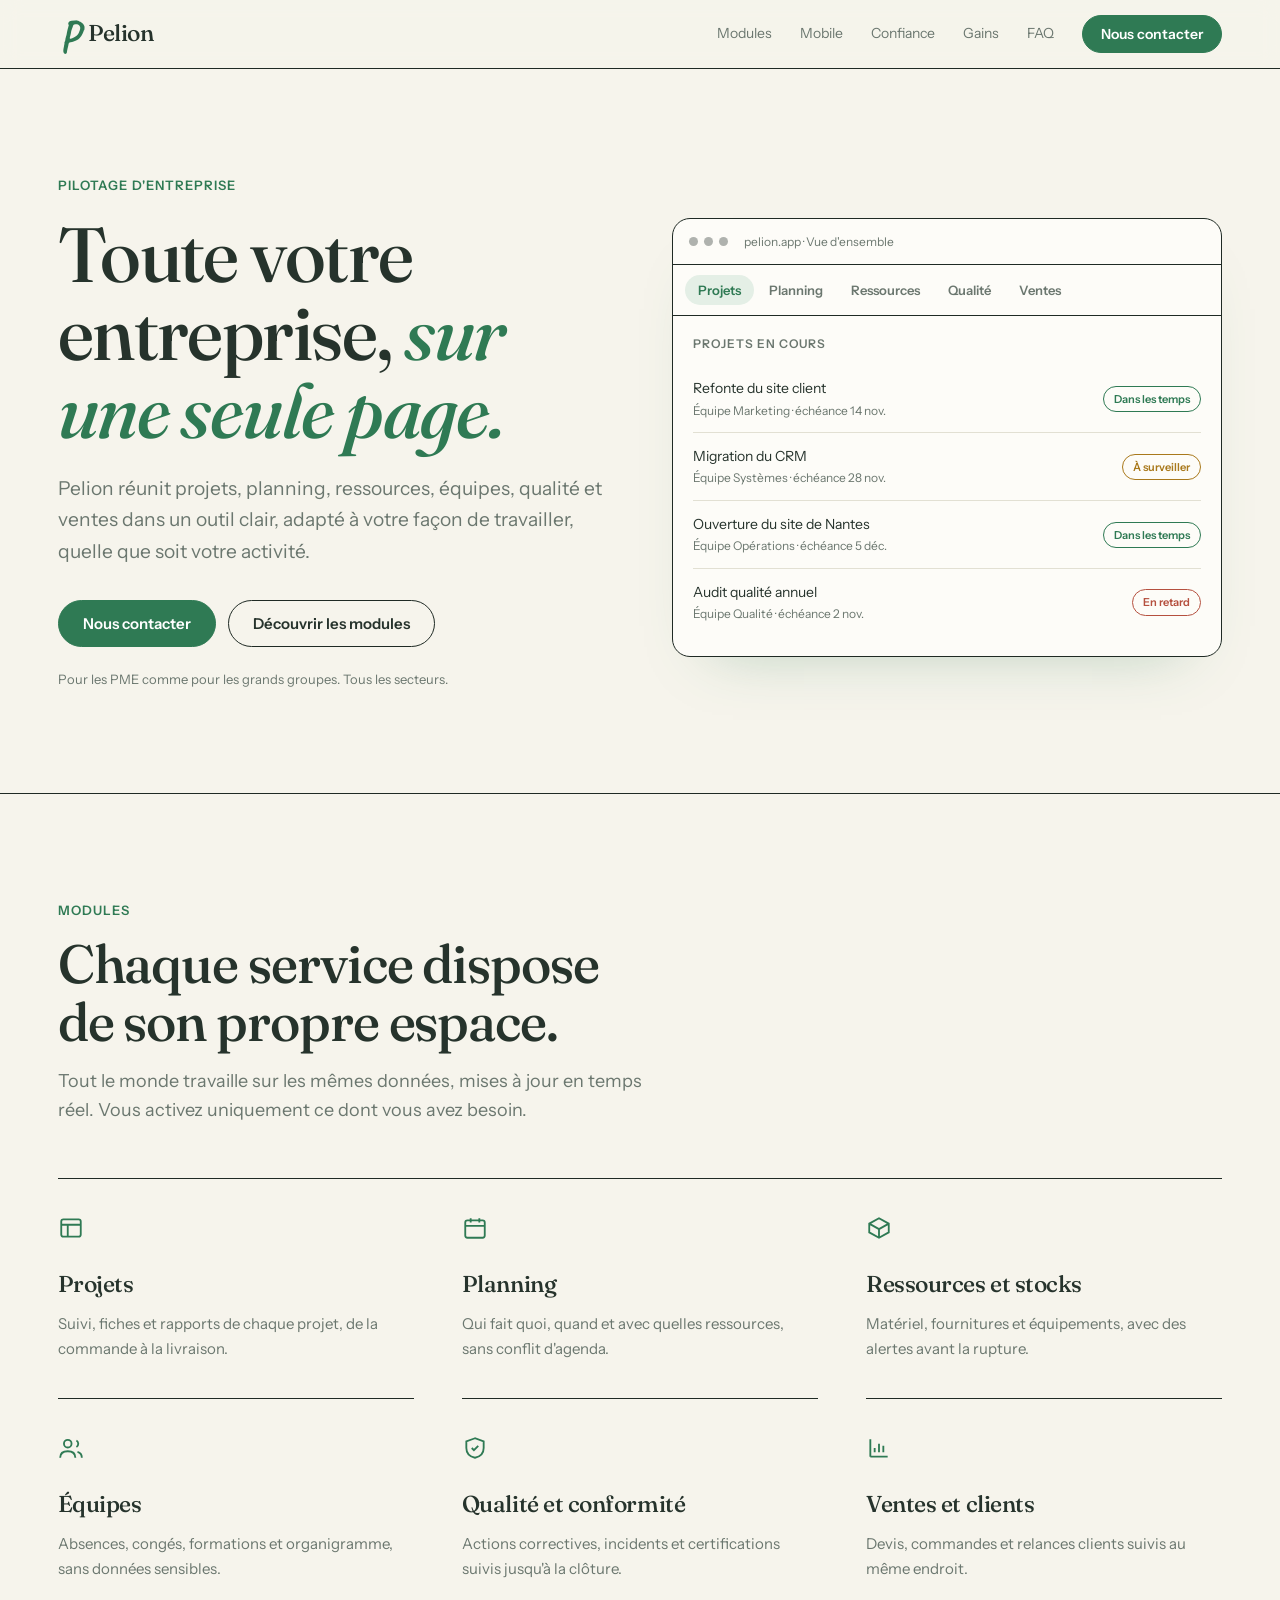
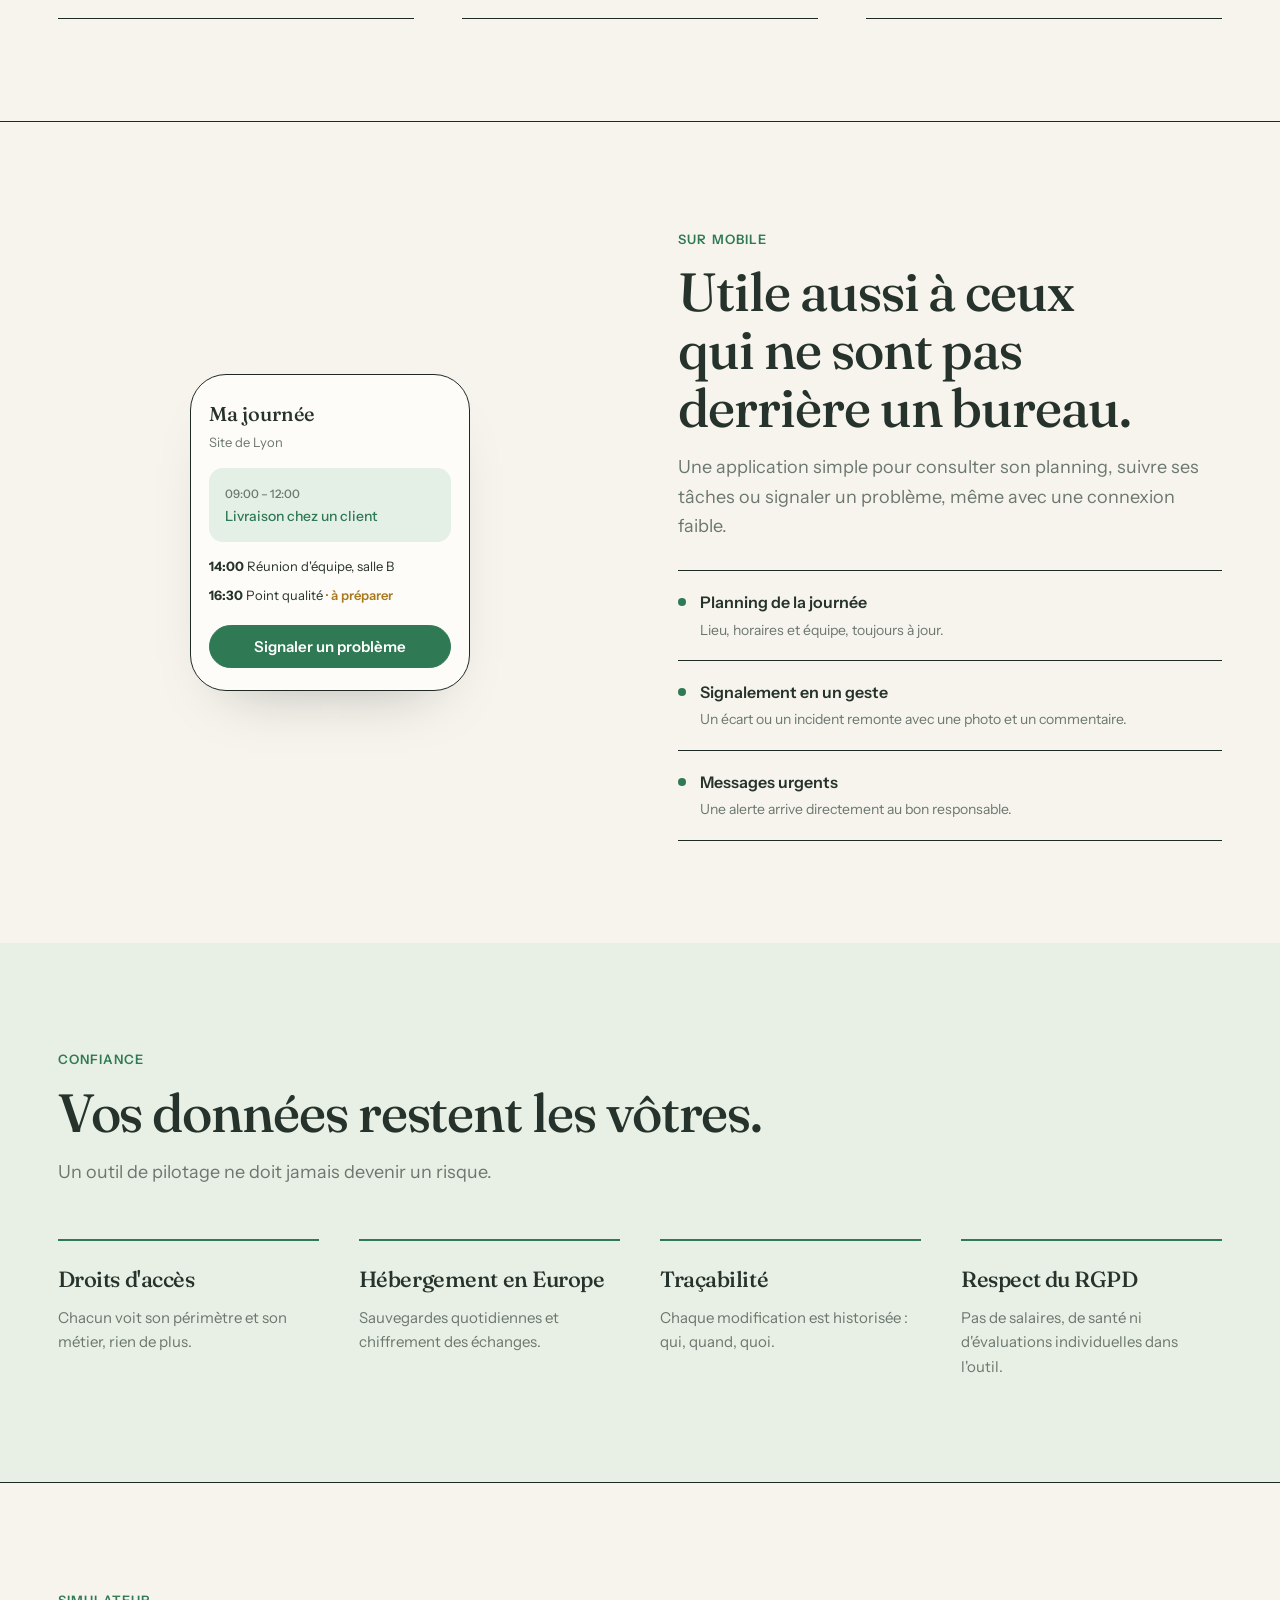
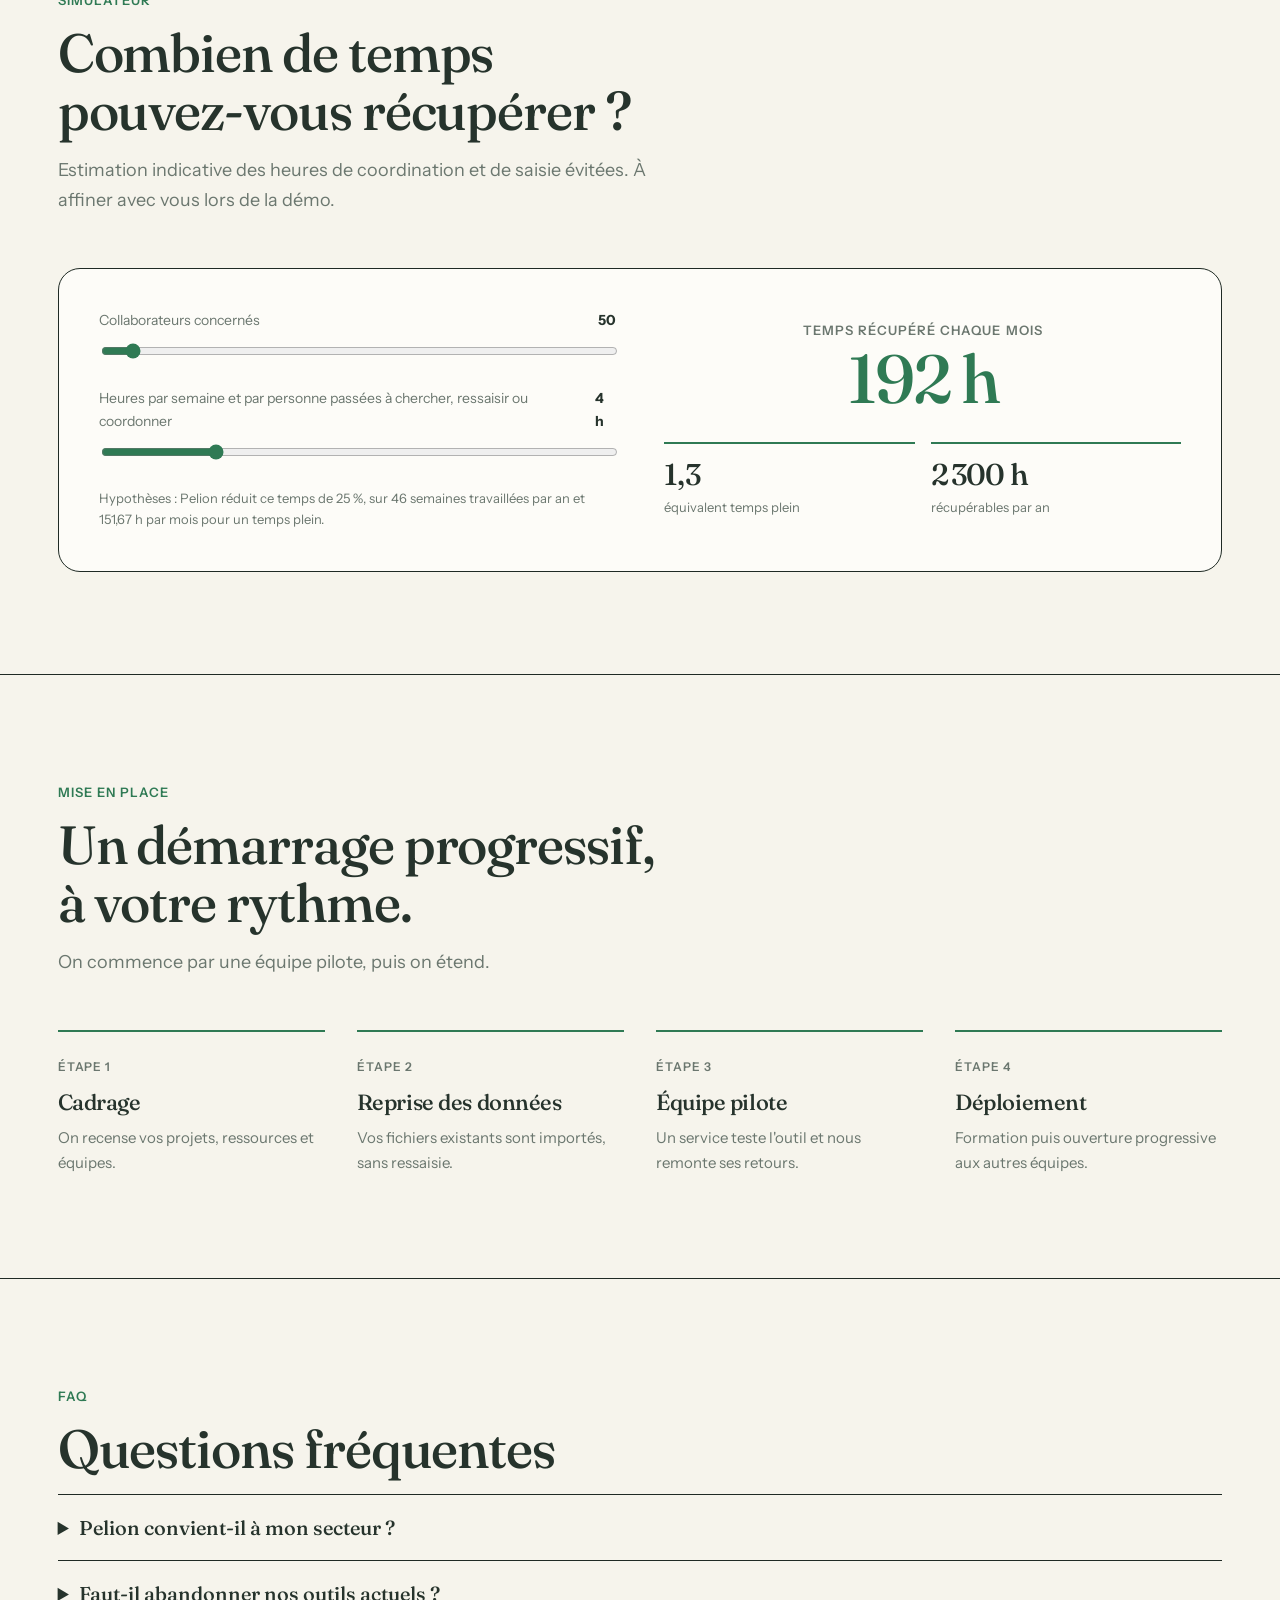
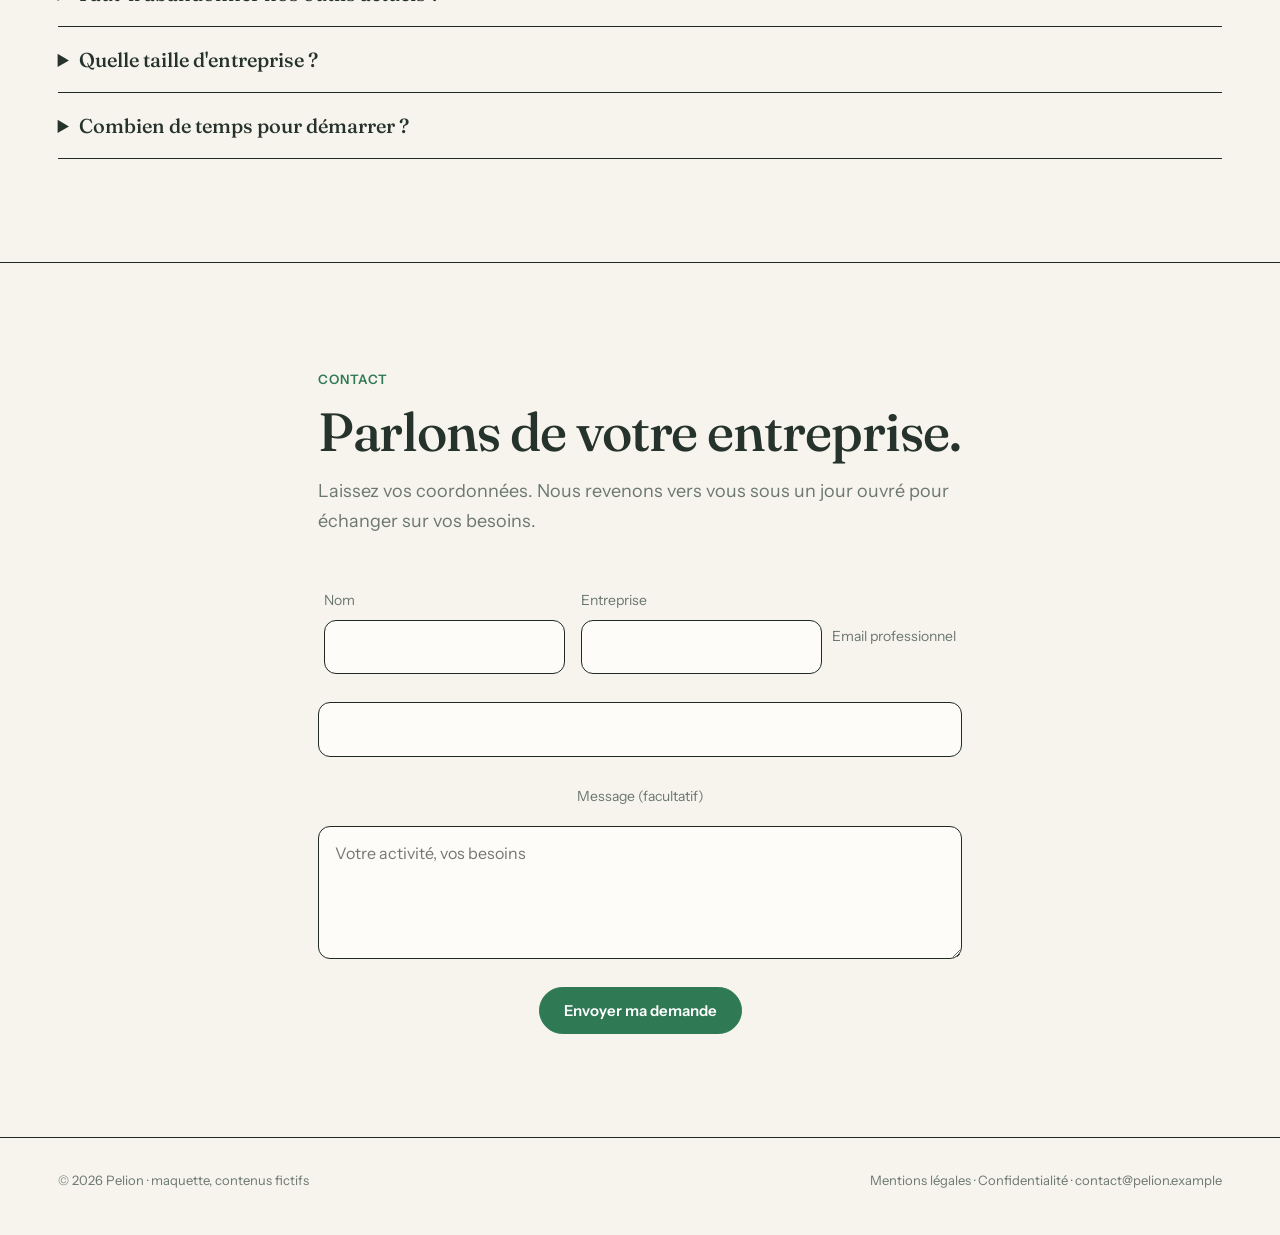
==== commit 876ddd9f: "Nouveau site Pelion : version universelle, remplace l'ancien site L'ancien site reste disponible sur" ====
--- a/index.html
+++ b/index.html
@@ -2,247 +2,308 @@
 <html lang="fr">
 <head>
 <meta charset="utf-8">
-<meta name="viewport" content="width=device-width, initial-scale=1">
-<title>Pelion — Logiciels métier, RH, compta et automatisation</title>
-<meta name="description" content="Pelion conçoit des logiciels métier sur mesure, des outils RH et comptables et des automatisations pour les entreprises.">
-<meta name="theme-color" content="#161618">
-<link rel="icon" href="favicon.svg" type="image/svg+xml">
-<link rel="preconnect" href="https://fonts.googleapis.com">
-<link rel="preconnect" href="https://fonts.gstatic.com" crossorigin>
-<link href="https://fonts.googleapis.com/css2?family=Montserrat:wght@300;400;500;600;700&amp;display=swap" rel="stylesheet">
-<link rel="stylesheet" href="style.css">
+<meta name="viewport" content="width=device-width,initial-scale=1,viewport-fit=cover">
+<title>Pelion</title>
+<meta name="description" content="Pelion réunit projets, planning, ressources, équipes et qualité dans un outil clair, pour toute entreprise.">
+<link rel="stylesheet" href="https://fonts.googleapis.com/css2?family=Fraunces:opsz,wght@9..144,400..600&family=Instrument+Sans:wght@400..700&family=Caveat:wght@600;700&display=swap">
+<style>
+/* Layout: quiet sticky nav, wide typographic hero beside a calm product mock, thin-ruled sections, one deep-ink band, single blue accent */
+:root{--bg:#f6f4ec;--surface:#fdfcf8;--ink:#26332c;--mute:#6b776f;--line:#e2e0d3;--acc:#2f7a54;--acc-soft:#e4efe6;--ok:#2f7a54;--warn:#a9791c;--bad:#b5503f;--band:#e8efe4;--band-ink:#26332c;--serif:"Fraunces",Georgia,"Times New Roman",serif;--sans:"Instrument Sans",system-ui,-apple-system,"Segoe UI",sans-serif;color-scheme:light}
+*{box-sizing:border-box}html{scroll-behavior:smooth}
+body{margin:0;background:var(--bg);color:var(--ink);font:16px/1.65 var(--sans);-webkit-font-smoothing:antialiased}
+body::before{content:"";position:fixed;inset:0 0 auto;height:env(safe-area-inset-top,0px);z-index:30;background:var(--bg)}
+a{color:inherit}
+.w{max-width:1480px;margin:0 auto;padding-left:max(clamp(16px,4.5vw,72px),env(safe-area-inset-left,0px));padding-right:max(clamp(16px,4.5vw,72px),env(safe-area-inset-right,0px))}
+.skip{position:absolute;left:-999px}.skip:focus{left:12px;top:12px;background:var(--ink);color:var(--bg);padding:8px 12px;z-index:99}
+:focus-visible{outline:2px solid var(--acc);outline-offset:3px}
+h1,h2,h3{font-family:var(--serif);font-weight:500;letter-spacing:-.02em;text-wrap:balance}
+header.top{position:sticky;top:env(safe-area-inset-top,0px);z-index:20;background:color-mix(in srgb,var(--bg) 90%,transparent);backdrop-filter:blur(10px);border-bottom:1px solid var(--line)}
+header.top .w{display:flex;align-items:center;justify-content:space-between;height:68px}
+.logo{display:flex;align-items:center;gap:10px;font-family:var(--serif);font-size:23px;font-weight:500;text-decoration:none;letter-spacing:-.02em}
+.logo svg{width:22px;height:22px;color:var(--acc)}
+nav{display:flex;align-items:center;gap:28px}
+nav a{text-decoration:none;color:var(--mute);font-size:14px}nav a:hover{color:var(--ink)}
+.btn{display:inline-flex;align-items:center;gap:8px;padding:13px 24px;border-radius:99px;font:600 15px var(--sans);text-decoration:none;background:var(--acc);color:#fff;border:1px solid var(--acc);cursor:pointer;transition:opacity .2s}
+.btn:hover{opacity:.85}
+.btn.sec{background:transparent;color:var(--ink);border-color:var(--line)}
+nav .btn{padding:9px 18px;font-size:14px;color:#fff}
+.btn.sec{color:var(--ink)}
+.eyebrow{font-size:13px;font-weight:600;letter-spacing:.08em;text-transform:uppercase;color:var(--acc)}
+.hero{padding:clamp(56px,8vw,130px) 0 clamp(56px,7vw,110px)}
+.hero .g{display:grid;gap:clamp(32px,5vw,96px);grid-template-columns:1fr 1fr;align-items:center}
+.hero .g>*,.split>*,.calc>*{min-width:0}
+h1{font-size:clamp(40px,6vw,96px);line-height:1.02;margin:18px 0 22px}
+h1 em{font-style:italic;color:var(--acc)}
+.lead{font-size:clamp(18px,1.5vw,22px);color:var(--mute);max-width:560px;margin:0 0 32px}
+.cta-row{display:flex;gap:12px;flex-wrap:wrap}
+.hint{margin-top:22px;font-size:13px;color:var(--mute)}
+.app{background:var(--surface);border:1px solid var(--line);border-radius:18px;box-shadow:0 30px 60px -40px rgba(47,122,84,.35);overflow:hidden}
+.app .bar{display:flex;gap:6px;padding:13px 16px;border-bottom:1px solid var(--line);align-items:center}
+.app .bar i{width:9px;height:9px;border-radius:50%;background:var(--line)}
+.app .bar span{margin-left:10px;font-size:12px;color:var(--mute)}
+.tabs{display:flex;gap:2px;padding:10px 12px;border-bottom:1px solid var(--line);overflow-x:auto}
+.tabs button{border:0;background:none;color:var(--mute);font:600 13px var(--sans);padding:7px 13px;border-radius:99px;cursor:pointer;white-space:nowrap}
+.tabs button[aria-selected=true]{background:var(--acc-soft);color:var(--acc)}
+.pane{padding:20px;min-height:300px}
+.pane h4{margin:0 0 14px;font:600 12px var(--sans);letter-spacing:.08em;text-transform:uppercase;color:var(--mute)}
+.row{display:flex;align-items:center;gap:12px;padding:12px 0;border-bottom:1px solid var(--line);font-size:14px}
+.row:last-child{border:0}
+.row .t{flex:1;min-width:0}.row small{color:var(--mute);display:block;font-size:12px}
+.badge{font-size:11px;font-weight:600;padding:3px 10px;border-radius:99px;border:1px solid currentColor;white-space:nowrap}
+.b-ok{color:var(--ok)}.b-warn{color:var(--warn)}.b-bad{color:var(--bad)}
+.meter{height:5px;border-radius:9px;background:var(--line);overflow:hidden;width:90px}.meter i{display:block;height:100%;background:var(--acc)}
+section{padding:clamp(64px,8vw,130px) 0;border-top:1px solid var(--line)}
+h2{font-size:clamp(30px,4.2vw,64px);line-height:1.08;margin:12px 0 16px;max-width:720px}
+.sub{color:var(--mute);font-size:18px;max-width:600px;margin:0 0 52px}
+.mods{display:grid;gap:0 48px;grid-template-columns:repeat(auto-fit,minmax(280px,1fr));border-top:1px solid var(--line)}
+.mod{padding:36px 0;border-bottom:1px solid var(--line)}
+.mod .ic{width:26px;height:26px;color:var(--acc);margin-bottom:18px}
+.mod h3{margin:0 0 8px;font-size:23px}.mod p{margin:0;color:var(--mute);font-size:15px;max-width:340px}
+.split{display:grid;gap:clamp(32px,6vw,110px);grid-template-columns:1fr 1fr;align-items:center}
+.phone{width:280px;margin:0 auto;border:1px solid var(--line);border-radius:36px;background:var(--surface);padding:22px 18px;box-shadow:0 30px 60px -40px rgba(18,21,28,.35)}
+.phone .scan{height:130px;border-radius:14px;background:var(--acc-soft);display:grid;place-items:center;font-weight:600;color:var(--acc);margin:14px 0;font-size:14px}
+.phone p{font-size:13px;margin:8px 0}
+.list{margin:0;padding:0;list-style:none}
+.list li{display:flex;gap:14px;padding:18px 0;border-bottom:1px solid var(--line)}
+.list li:first-child{border-top:1px solid var(--line)}
+.list b{display:block;font-weight:600}.list span{color:var(--mute);font-size:14px}
+.dot{flex:none;width:8px;height:8px;border-radius:50%;margin-top:9px;background:var(--acc)}
+.band{background:var(--band);color:var(--band-ink);border-top:0}
+.band .sub{color:var(--mute)}.band .eyebrow{color:var(--acc)}
+.pillars{display:grid;gap:40px;grid-template-columns:repeat(auto-fit,minmax(220px,1fr))}
+.pillars div{border-top:2px solid var(--acc);padding-top:20px}
+.pillars h3{margin:0 0 8px;font-size:22px}.pillars p{margin:0;font-size:15px;color:var(--mute)}
+.steps{display:grid;gap:32px;grid-template-columns:repeat(auto-fit,minmax(220px,1fr))}
+.step{border-top:2px solid var(--acc);padding-top:20px}
+.step small{font-size:12px;font-weight:600;letter-spacing:.08em;text-transform:uppercase;color:var(--mute)}
+.step h3{margin:6px 0;font-size:22px}.step p{margin:0;color:var(--mute);font-size:15px}
+.calc{background:var(--surface);border:1px solid var(--line);border-radius:22px;padding:40px;display:grid;gap:48px;grid-template-columns:1fr 1fr}
+.calc label{display:flex;justify-content:space-between;font-size:14px;color:var(--mute);margin-bottom:8px}.calc label b{color:var(--ink)}
+.calc input[type=range]{width:100%;accent-color:var(--acc);margin-bottom:28px}
+.res{text-align:center;align-self:center}
+.res strong{display:block;font-family:var(--serif);font-weight:500;font-size:68px;letter-spacing:-.03em;color:var(--acc);line-height:1.1}
+.faq details{border-bottom:1px solid var(--line);padding:20px 0}.faq details:first-of-type{border-top:1px solid var(--line)}
+.faq summary{cursor:pointer;font:500 20px var(--serif)}
+.faq p{margin:10px 0 0;color:var(--mute);max-width:700px}
+.final{text-align:center}
+.final h2{margin:12px auto 16px}.final .sub{margin:0 auto 32px}
+form{display:flex;gap:10px;justify-content:center;flex-wrap:wrap}
+form input{padding:13px 20px;border-radius:99px;border:1px solid var(--line);background:var(--surface);color:var(--ink);min-width:min(280px,100%);font:inherit}
+footer{border-top:1px solid var(--line);padding:32px 0 44px;color:var(--mute);font-size:13px}
+footer .w{display:flex;justify-content:space-between;flex-wrap:wrap;gap:10px}
+@media(max-width:860px){.hero .g,.split,.calc{grid-template-columns:1fr}nav a:not(.btn){display:none}.hero{padding:56px 0}section{padding:64px 0}.calc{padding:26px}.mod{padding-right:0}}
+/* logo manuscrit */
+.logo .mark{font-family:"Caveat","Segoe Script","Bradley Hand",cursive;font-weight:700;font-size:44px;line-height:.7;color:var(--acc);transform:rotate(-6deg);padding-top:6px}
+/* contours noirs sur les blocs */
+:root{--edge:#1f2a24}
+header.top{border-bottom-color:var(--edge)}footer{border-top-color:var(--edge)}
+section{border-top-color:var(--edge)}
+.app,.phone,.calc,.est,.tx,.chk label{border:1.5px solid var(--edge)}
+.mods,.mod{border-color:var(--edge)}
+.faq details,.faq details:first-of-type{border-color:var(--edge)}
+.list li,.list li:first-child{border-color:var(--edge)}
+.btn.sec{border-color:var(--edge)}
+.app .bar,.tabs{border-bottom-color:var(--edge)}
+.app .bar i{background:var(--edge);opacity:.35}
+/* simulateur */
+.calc .cap{display:block;font-size:13px;font-weight:600;letter-spacing:.08em;text-transform:uppercase;color:var(--mute)}
+.kpis{display:grid;grid-template-columns:1fr 1fr;gap:16px;margin-top:26px;text-align:left}
+.kpis div{border-top:2px solid var(--acc);padding-top:12px}
+.kpis b{display:block;font:500 30px var(--serif);letter-spacing:-.02em}.kpis small{color:var(--mute);font-size:13px}
+/* devis */
+.quote{display:grid;gap:clamp(24px,4vw,64px);grid-template-columns:1.25fr 1fr;align-items:start}
+.quote>*{min-width:0}
+fieldset{border:0;padding:0;margin:0 0 36px}
+legend{font:500 22px var(--serif);padding:0;margin-bottom:16px}
+.chk{display:grid;gap:10px;grid-template-columns:repeat(auto-fit,minmax(210px,1fr))}
+.chk label{display:flex;align-items:center;gap:12px;padding:14px 16px;border-radius:12px;background:var(--surface);cursor:pointer;font-weight:600;font-size:15px}
+.chk label:has(input:checked){background:var(--acc-soft);border-color:var(--acc)}
+.chk input,.lab input[type=checkbox]{accent-color:var(--acc);width:18px;height:18px;margin:0}
+.lab{display:flex;gap:10px;align-items:center;justify-content:space-between;font-size:14px;color:var(--mute);margin:0 0 8px}
+.lab b{color:var(--ink)}
+.quote input[type=range]{width:100%;accent-color:var(--acc);margin-bottom:22px}
+.tx{width:100%;padding:13px 16px;border-radius:12px;background:var(--surface);color:var(--ink);font:inherit;margin-bottom:18px}
+.two{display:grid;gap:16px;grid-template-columns:1fr 1fr}
+.err{color:var(--bad);font-weight:600;margin:0 0 14px}
+.est{position:sticky;top:calc(88px + env(safe-area-inset-top,0px));background:var(--surface);border-radius:20px;padding:30px}
+.est h3{margin:0 0 16px;font-size:26px}
+.est ul{list-style:none;margin:0;padding:0}.est li{display:flex;justify-content:space-between;gap:12px;padding:10px 0;border-bottom:1px solid var(--line);font-size:14px}
+.est li.d{color:var(--ok)}
+.est .tot{padding:22px 0 14px}.est .tot strong{display:block;font:500 54px var(--serif);letter-spacing:-.03em;color:var(--acc);line-height:1.1}.est small{color:var(--mute)}
+.est .one{display:flex;justify-content:space-between;border-top:1px solid var(--line);padding-top:14px;font-size:15px}
+.est .fine,.ok .fine{font-size:12px;color:var(--mute);margin:18px 0 0}.est .mt{color:var(--mute)}
+.ok{background:var(--acc-soft);border:1.5px solid var(--edge);border-radius:20px;padding:36px}.ok h3{font-size:30px;margin:8px 0}
+@media(max-width:860px){.quote{grid-template-columns:1fr}.est{position:static}.two{grid-template-columns:1fr}.kpis{grid-template-columns:1fr 1fr}}
+@media(prefers-reduced-motion:reduce){*{transition:none!important;scroll-behavior:auto}}
+.contact{max-width:760px}.contact h2,.contact .sub{max-width:none}
+</style>
 </head>
 <body>
 
-<!-- HERO -->
-<section class="hero">
-  <svg class="hero-bg" viewBox="0 0 1440 760" preserveAspectRatio="xMidYMax slice" aria-hidden="true">
-    <path d="M0 760V520l180-110 160 80 220-190 200 160 170-120 240 170 160-110 110 80v380z" fill="#222226"/>
-    <path d="M0 760V610l240-90 180 70 260-150 220 150 190-90 350 120v140z" fill="#1c1c1f"/>
-  </svg>
-  <header class="nav">
-    <a class="logo" href="index.html" aria-label="Pelion, accueil">
-      <svg viewBox="0 0 32 32" width="34" height="34" aria-hidden="true"><path class="ac" d="M2 28 14 5l12 23z"/><path d="M14 5l12 23H14z" fill="#000" opacity=".22"/><path d="M18 28l7-14 6 14z" fill="#fff"/></svg>
-      PELION
-    </a>
-    <button class="burger" type="button" aria-expanded="false" aria-controls="menu">MENU</button>
-    <nav class="menu" id="menu">
-      <a href="#services">SERVICES</a>
-      <a href="#exemple">EXEMPLE</a>
-      <a href="#methode">MÉTHODE</a>
-      <a href="#equipe">ÉQUIPE</a>
-      <a class="btn small" href="devis.html">DEMANDER UN DEVIS</a>
-    </nav>
-  </header>
-  <div class="hero-body">
-    <p class="eyebrow" style="margin-bottom:28px">LOGICIELS MÉTIER · RH · COMPTABILITÉ · AUTOMATISATION</p>
-    <h1>TOUTE TÂCHE RÉPÉTITIVE PEUT ÊTRE <span>AUTOMATISÉE</span></h1>
-    <p class="hero-lead">Trois associés qui conçoivent, pour les entreprises, les outils qui leur font gagner du temps. Sur mesure, simples à utiliser.</p>
-    <div class="hero-cta">
-      <a class="btn" href="devis.html">DEMANDER UN DEVIS</a>
-      <a class="btn ghost" href="#exemple">VOIR UN EXEMPLE</a>
-    </div>
-  </div>
-</section>
-
-<main>
-<!-- SERVICES -->
-<section id="services" class="intro">
-  <p class="eyebrow">CE QUE NOUS FAISONS</p>
-  <h2>QUATRE FAÇONS DE VOUS FAIRE GAGNER DU TEMPS</h2>
-</section>
-
-<!-- 01 -->
-<section class="band red">
-  <div class="band-in">
-    <div class="art">
-      <svg viewBox="0 0 440 400" width="440" height="400" role="img" aria-label="Illustration : écrans d'un logiciel métier empilés">
-        <g transform="translate(40 40)">
-          <rect x="60" y="190" width="300" height="150" rx="8" fill="#161618" opacity=".35" transform="skewY(-8)"/>
-          <rect x="40" y="130" width="300" height="150" rx="8" fill="#fff" opacity=".35" transform="skewY(-8)"/>
-          <g transform="skewY(-8)">
-            <rect x="20" y="60" width="300" height="150" rx="8" fill="#fff"/>
-            <rect x="20" y="60" width="300" height="26" rx="8" fill="#161618"/>
-            <rect x="36" y="104" width="120" height="14" fill="#d8d8dd"/>
-            <rect x="36" y="128" width="200" height="10" fill="#e9e9ec"/>
-            <rect x="36" y="148" width="170" height="10" fill="#e9e9ec"/>
-            <rect class="ac" x="36" y="176" width="70" height="20"/>
-            <rect x="200" y="104" width="100" height="90" fill="#f0f0f2"/>
-            <rect class="ac" x="214" y="160" width="14" height="24"/>
-            <rect x="238" y="140" width="14" height="44" fill="#161618"/>
-            <rect class="ac" x="262" y="120" width="14" height="64"/>
-          </g>
-        </g>
-      </svg>
-    </div>
-    <div class="copy">
-      <p class="num">01</p>
-      <h3>LOGICIELS <span>MÉTIER</span></h3>
-      <div class="rule"></div>
-      <p>Un outil pensé pour votre activité, pas un logiciel générique qu'il faut contourner. Chantiers, stocks, devis, planning, suivi clients : tout au même endroit, au bureau comme sur le terrain.</p>
-      <p class="list">Suivi de chantiers<br>Planning et équipes<br>Stocks et matériel</p>
-      <p style="margin-top:28px"><a class="more" href="logiciels-metier.html">EN SAVOIR PLUS →</a></p>
-    </div>
-  </div>
-</section>
-
-<!-- 02 -->
-<section class="band grey light">
-  <div class="band-in flip">
-    <div class="copy">
-      <p class="num">02</p>
-      <h3>RESSOURCES <span>HUMAINES</span></h3>
-      <div class="rule"></div>
-      <p>Fini les tableurs qui circulent par mail. Vos équipes déclarent, vous validez, tout est tracé et rappelé au bon moment.</p>
-      <div class="minis">
-        <div><h4>ABSENCES</h4><p>Demandes, validation, calendrier d'équipe.</p></div>
-        <div><h4>POINTAGE</h4><p>Heures saisies depuis le téléphone.</p></div>
-        <div><h4>FORMATIONS</h4><p>Sessions, inscriptions, suivi.</p></div>
-        <div><h4>HABILITATIONS</h4><p>Alertes avant expiration.</p></div>
-      </div>
-    </div>
-    <div class="art">
-      <svg viewBox="0 0 440 380" width="440" height="380" role="img" aria-label="Illustration : organigramme et calendrier d'absences">
-        <rect x="20" y="210" width="400" height="150" rx="6" fill="#fff"/>
-        <g fill="#d8d8dd"><rect x="40" y="236" width="40" height="30"/><rect x="90" y="236" width="40" height="30"/><rect x="140" y="236" width="40" height="30"/><rect x="190" y="236" width="40" height="30"/><rect x="240" y="236" width="40" height="30"/><rect x="290" y="236" width="40" height="30"/><rect x="340" y="236" width="40" height="30"/><rect x="40" y="276" width="40" height="30"/><rect x="90" y="276" width="40" height="30"/><rect x="190" y="276" width="40" height="30"/><rect x="290" y="276" width="40" height="30"/><rect x="40" y="316" width="40" height="30"/><rect x="240" y="316" width="40" height="30"/></g>
-        <g class="ac"><rect x="140" y="276" width="40" height="30"/><rect x="240" y="276" width="40" height="30"/><rect x="340" y="316" width="40" height="30"/></g>
-        <path d="M220 78v36M110 114h220M110 114v36M330 114v36" stroke="#161618" stroke-width="2" fill="none"/>
-        <rect x="170" y="30" width="100" height="48" rx="4" fill="#161618"/>
-        <rect x="60" y="150" width="100" height="42" rx="4" fill="#fff" stroke="#161618" stroke-width="2"/>
-        <rect x="280" y="150" width="100" height="42" rx="4" fill="#fff" stroke="#161618" stroke-width="2"/>
-        <rect x="184" y="46" width="72" height="8" fill="#fff"/><rect class="ac" x="184" y="60" width="44" height="6"/>
-      </svg>
-      <p style="margin-top:28px"><a class="more" href="rh.html">EN SAVOIR PLUS →</a></p>
-    </div>
-  </div>
-</section>
-
-<!-- 03 -->
-<section class="band dark">
-  <div class="band-in">
-    <div class="art">
-      <svg viewBox="0 0 440 360" width="440" height="360" role="img" aria-label="Illustration : facture et courbe de trésorerie">
-        <rect x="30" y="20" width="230" height="300" rx="6" fill="#26262a"/>
-        <rect x="52" y="48" width="90" height="12" fill="#fff"/>
-        <g fill="#4a4a52"><rect x="52" y="86" width="186" height="8"/><rect x="52" y="108" width="186" height="8"/><rect x="52" y="130" width="140" height="8"/><rect x="52" y="152" width="186" height="8"/></g>
-        <rect class="ac" x="52" y="250" width="186" height="44"/>
-        <rect x="70" y="268" width="80" height="8" fill="#fff"/>
-        <rect x="200" y="130" width="210" height="170" rx="6" fill="#fff"/>
-        <polyline points="216,270 248,240 280,252 312,206 344,218 376,160 396,172" fill="none" stroke="#161618" stroke-width="3"/>
-        <polyline class="ac-s" points="216,284 248,270 280,276 312,250 344,258 376,230 396,236" fill="none" stroke-width="3"/>
-        <rect x="216" y="148" width="60" height="8" fill="#161618"/><rect x="216" y="164" width="36" height="6" fill="#c9c9cf"/>
-      </svg>
-    </div>
-    <div class="copy">
-      <p class="num">03</p>
-      <h3>COMPTA <span>&amp; FACTURATION</span></h3>
-      <div class="rule"></div>
-      <p>Du devis à l'encaissement, sans ressaisie. Les factures impayées se signalent d'elles-mêmes et la trésorerie se lit d'un coup d'œil.</p>
-      <p class="list">Devis et facturation<br>Relances automatiques<br>Tableaux de bord de trésorerie</p>
-      <p style="margin-top:28px"><a class="more" href="comptabilite.html">EN SAVOIR PLUS →</a></p>
-    </div>
-  </div>
-</section>
-
-<!-- 04 -->
-<section class="band paper light">
-  <div class="band-in flip">
-    <div class="copy">
-      <p class="num">04</p>
-      <h3>AUTOMATI<span>SATION</span></h3>
-      <div class="rule"></div>
-      <p>Si une tâche se répète, elle peut presque toujours être confiée à la machine. Nous relions vos outils et supprimons les gestes inutiles.</p>
-      <p class="list">Lecture automatique de documents<br>Alertes et rappels<br>Liaisons entre vos logiciels</p>
-    </div>
-    <div class="art">
-      <svg viewBox="0 0 440 320" width="440" height="320" role="img" aria-label="Illustration : trois étapes reliées par des flèches">
-        <g stroke="#161618" stroke-width="2.5" fill="none"><path d="M120 160h60M260 160h60"/><path d="M172 152l8 8-8 8M312 152l8 8-8 8"/></g>
-        <rect x="20" y="110" width="100" height="100" rx="6" fill="#fff" stroke="#161618" stroke-width="2.5"/>
-        <rect class="ac" x="180" y="110" width="80" height="100" rx="6"/>
-        <rect x="320" y="110" width="100" height="100" rx="6" fill="#161618"/>
-        <g fill="#c9c9cf"><rect x="36" y="130" width="68" height="8"/><rect x="36" y="150" width="50" height="8"/><rect x="36" y="170" width="60" height="8"/></g>
-        <circle cx="220" cy="160" r="18" fill="none" stroke="#fff" stroke-width="3"/><path d="M220 148v12l8 6" stroke="#fff" stroke-width="3" fill="none"/>
-        <path d="M344 162l14 14 26-30" stroke="#fff" stroke-width="5" fill="none"/>
-      </svg>
-      <p style="margin-top:28px"><a class="more" href="automatisation.html">EN SAVOIR PLUS →</a></p>
-    </div>
-  </div>
-</section>
-
-<!-- EXEMPLE -->
-<section id="exemple" class="band dark">
-  <div class="demo-wrap">
-    <div class="demo-copy">
-      <p class="eyebrow">RÉALISATION</p>
-      <h2>LA GESTION D'UN GROUPE DE <span class="accent">SIGNALISATION ROUTIÈRE</span></h2>
-      <p>Pour montrer ce que nous savons faire, nous avons conçu l'outil interne d'un groupe de 600 collaborateurs sur 32 sites : tableau de bord, alertes, chantiers, devis, facturation, RH, mode terrain.</p>
-      <p class="fine">Maquette de démonstration, données fictives.</p>
-      <a class="btn" href="https://site-six-livid-93.vercel.app/" target="_blank" rel="noopener">OUVRIR LA DÉMO</a>
-    </div>
-    <div class="demo-shot" aria-hidden="true">
-      <div class="win">
-        <div class="win-bar"><i></i><i></i><i></i></div>
-        <div class="win-body">
-          <div class="kpis">
-            <div class="kpi"><b>7</b><span>chantiers en cours</span></div>
-            <div class="kpi"><b>5</b><span>devis en attente</span></div>
-            <div class="kpi hot"><b>17</b><span>alertes à traiter</span></div>
-          </div>
-          <div class="progress">
-            <div><label>Lyon 7e — bandes cyclables</label><div class="pbar"><i style="width:70%"></i></div></div>
-            <div><label>Alsace — marquage de nuit</label><div class="pbar"><i style="width:55%"></i></div></div>
-            <div><label>Bretelles autoroutières</label><div class="pbar"><i class="hot" style="width:80%"></i></div></div>
-          </div>
-        </div>
-      </div>
-    </div>
-  </div>
-</section>
-
-<!-- MÉTHODE -->
-<section id="methode" class="band grey light">
-  <div class="section">
-    <p class="eyebrow">NOTRE MÉTHODE</p>
-    <h2>SIMPLE, RAPIDE, SANS JARGON</h2>
-    <div class="steps">
-      <div class="step"><b>01</b><h3>ON ÉCOUTE</h3><p>Un échange pour comprendre votre quotidien et repérer ce qui vous fait perdre du temps.</p></div>
-      <div class="step"><b>02</b><h3>ON PROPOSE</h3><p>Une maquette cliquable et un devis clair, avant d'écrire la moindre ligne définitive.</p></div>
-      <div class="step"><b>03</b><h3>ON CONSTRUIT</h3><p>Livraison par étapes : vous testez, vous corrigez, nous ajustons.</p></div>
-      <div class="step"><b>04</b><h3>ON ACCOMPAGNE</h3><p>Formation de vos équipes, suivi et évolutions dans la durée.</p></div>
-    </div>
-  </div>
-</section>
-
-<!-- ÉQUIPE -->
-<section id="equipe" class="band dark">
-  <div class="section">
-    <p class="eyebrow">L'ÉQUIPE</p>
-    <h2>TROIS ASSOCIÉS, UNE MÊME <span class="accent">EXIGENCE</span></h2>
-    <div class="team">
-      <div><div class="photo">[PHOTO]</div><h3>Émile Taraud</h3><p>Associé · [RÔLE]</p></div>
-      <div><div class="photo">[PHOTO]</div><h3>Paul Lemonnier</h3><p>Associé · [RÔLE]</p></div>
-      <div><div class="photo">[PHOTO]</div><h3>Lohan Dauzou</h3><p>Associé · [RÔLE]</p></div>
-    </div>
-  </div>
-</section>
-
-<!-- CTA -->
-<section class="cta-band">
-  <div class="cta-in">
-    <p>Prêts à démarrer ? Parlons de votre projet.</p>
-    <a class="btn dark" href="devis.html">DEMANDER UN DEVIS</a>
-  </div>
-</section>
+
+<a class="skip" href="#main">Aller au contenu</a>
+<header class="top"><div class="w">
+<a class="logo" href="#" aria-label="Pelion, accueil"><span class="mark" aria-hidden="true">P</span>Pelion</a>
+<nav aria-label="Principal"><a href="#modules">Modules</a><a href="#mobile">Mobile</a><a href="#confiance">Confiance</a><a href="#gains">Gains</a><a href="#faq">FAQ</a><a class="btn" href="#contact">Nous contacter</a></nav>
+</div></header>
+
+<main id="main">
+<section class="hero" style="border:0"><div class="w g">
+<div>
+<span class="eyebrow">Pilotage d'entreprise</span>
+<h1>Toute votre entreprise, <em>sur une seule page.</em></h1>
+<p class="lead">Pelion réunit projets, planning, ressources, équipes, qualité et ventes dans un outil clair, adapté à votre façon de travailler, quelle que soit votre activité.</p>
+<div class="cta-row"><a class="btn" href="#contact">Nous contacter</a><a class="btn sec" href="#modules">Découvrir les modules</a></div>
+<p class="hint">Pour les PME comme pour les grands groupes. Tous les secteurs.</p>
+</div>
+<div class="app" aria-label="Aperçu de l'application">
+<div class="bar"><i></i><i></i><i></i><span>pelion.app · Vue d'ensemble</span></div>
+<div class="tabs" role="tablist" id="tabs">
+<button role="tab" aria-selected="true" data-k="pr">Projets</button><button role="tab" aria-selected="false" data-k="pl">Planning</button><button role="tab" aria-selected="false" data-k="re">Ressources</button><button role="tab" aria-selected="false" data-k="qu">Qualité</button><button role="tab" aria-selected="false" data-k="fi">Ventes</button>
+</div>
+<div class="pane" id="pane" role="tabpanel"></div>
+</div>
+</div></section>
+
+<section id="modules"><div class="w">
+<span class="eyebrow">Modules</span>
+<h2>Chaque service dispose de son propre espace.</h2>
+<p class="sub">Tout le monde travaille sur les mêmes données, mises à jour en temps réel. Vous activez uniquement ce dont vous avez besoin.</p>
+<div class="mods">
+<article class="mod"><svg class="ic" viewBox="0 0 24 24" fill="none" stroke="currentColor" stroke-width="1.7"><rect x="3" y="4" width="18" height="16" rx="2"/><path d="M3 9h18M9 9v11"/></svg><h3>Projets</h3><p>Suivi, fiches et rapports de chaque projet, de la commande à la livraison.</p></article>
+<article class="mod"><svg class="ic" viewBox="0 0 24 24" fill="none" stroke="currentColor" stroke-width="1.7"><rect x="3" y="5" width="18" height="16" rx="2"/><path d="M3 10h18M8 3v4M16 3v4"/></svg><h3>Planning</h3><p>Qui fait quoi, quand et avec quelles ressources, sans conflit d'agenda.</p></article>
+<article class="mod"><svg class="ic" viewBox="0 0 24 24" fill="none" stroke="currentColor" stroke-width="1.7"><path d="M21 8 12 3 3 8v8l9 5 9-5zM3 8l9 5 9-5M12 13v8"/></svg><h3>Ressources et stocks</h3><p>Matériel, fournitures et équipements, avec des alertes avant la rupture.</p></article>
+<article class="mod"><svg class="ic" viewBox="0 0 24 24" fill="none" stroke="currentColor" stroke-width="1.7"><circle cx="9" cy="8" r="3.5"/><path d="M2 21c0-4 3-6 7-6s7 2 7 6M17 5a3.5 3.5 0 0 1 0 6M22 21c0-3-2-5-4-5.5"/></svg><h3>Équipes</h3><p>Absences, congés, formations et organigramme, sans données sensibles.</p></article>
+<article class="mod"><svg class="ic" viewBox="0 0 24 24" fill="none" stroke="currentColor" stroke-width="1.7"><path d="M12 3 4 6v6c0 5 3.5 8 8 9 4.5-1 8-4 8-9V6z"/><path d="m9 12 2 2 4-4"/></svg><h3>Qualité et conformité</h3><p>Actions correctives, incidents et certifications suivis jusqu'à la clôture.</p></article>
+<article class="mod"><svg class="ic" viewBox="0 0 24 24" fill="none" stroke="currentColor" stroke-width="1.7"><path d="M4 20V4M4 20h16M8 16v-4M12 16V8M16 16v-6"/></svg><h3>Ventes et clients</h3><p>Devis, commandes et relances clients suivis au même endroit.</p></article>
+</div></div></section>
+
+<section id="mobile"><div class="w split">
+<div class="phone" aria-label="Application mobile">
+<b style="font-family:var(--serif);font-size:20px;font-weight:500">Ma journée</b><p style="color:var(--mute);margin-top:2px">Site de Lyon</p>
+<div class="scan" style="display:block;height:auto;text-align:left;padding:14px 16px;font-weight:500">
+<small style="color:var(--mute)">09:00 – 12:00</small><br>Livraison chez un client
+</div>
+<p><b>14:00</b> Réunion d'équipe, salle B</p>
+<p><b>16:30</b> Point qualité <span style="color:var(--warn);font-weight:600">· à préparer</span></p>
+<a class="btn" href="#" style="width:100%;justify-content:center;margin-top:10px;padding:11px">Signaler un problème</a>
+</div>
+<div>
+<span class="eyebrow">Sur mobile</span>
+<h2>Utile aussi à ceux qui ne sont pas derrière un bureau.</h2>
+<p class="sub" style="margin-bottom:28px">Une application simple pour consulter son planning, suivre ses tâches ou signaler un problème, même avec une connexion faible.</p>
+<ul class="list">
+<li><span class="dot"></span><div><b>Planning de la journée</b><span>Lieu, horaires et équipe, toujours à jour.</span></div></li>
+<li><span class="dot"></span><div><b>Signalement en un geste</b><span>Un écart ou un incident remonte avec une photo et un commentaire.</span></div></li>
+<li><span class="dot"></span><div><b>Messages urgents</b><span>Une alerte arrive directement au bon responsable.</span></div></li>
+</ul>
+</div></div></section>
+
+<section id="confiance" class="band"><div class="w">
+<span class="eyebrow">Confiance</span>
+<h2>Vos données restent les vôtres.</h2>
+<p class="sub">Un outil de pilotage ne doit jamais devenir un risque.</p>
+<div class="pillars">
+<div><h3>Droits d'accès</h3><p>Chacun voit son périmètre et son métier, rien de plus.</p></div>
+<div><h3>Hébergement en Europe</h3><p>Sauvegardes quotidiennes et chiffrement des échanges.</p></div>
+<div><h3>Traçabilité</h3><p>Chaque modification est historisée : qui, quand, quoi.</p></div>
+<div><h3>Respect du RGPD</h3><p>Pas de salaires, de santé ni d'évaluations individuelles dans l'outil.</p></div>
+</div></div></section>
+
+<section id="gains"><div class="w">
+<span class="eyebrow">Simulateur</span>
+<h2>Combien de temps pouvez-vous récupérer ?</h2>
+<p class="sub">Estimation indicative des heures de coordination et de saisie évitées. À affiner avec vous lors de la démo.</p>
+<div class="calc">
+<div>
+<label for="a">Collaborateurs concernés <b id="av">50</b></label><input id="a" type="range" min="1" max="1000" value="50">
+<label for="b">Heures par semaine et par personne passées à chercher, ressaisir ou coordonner <b id="bv">4 h</b></label><input id="b" type="range" min="1" max="15" value="4">
+<p class="hint" style="margin:0">Hypothèses : Pelion réduit ce temps de 25 %, sur 46 semaines travaillées par an et 151,67 h par mois pour un temps plein.</p>
+</div>
+<div class="res"><span class="cap">Temps récupéré chaque mois</span><strong id="out">0 h</strong>
+<div class="kpis"><div><b id="etp">0</b><small>équivalent temps plein</small></div><div><b id="eur">0 h</b><small>récupérables par an</small></div></div></div>
+</div></div></section>
+
+<section><div class="w">
+<span class="eyebrow">Mise en place</span>
+<h2>Un démarrage progressif, à votre rythme.</h2>
+<p class="sub">On commence par une équipe pilote, puis on étend.</p>
+<div class="steps">
+<div class="step"><small>Étape 1</small><h3>Cadrage</h3><p>On recense vos projets, ressources et équipes.</p></div>
+<div class="step"><small>Étape 2</small><h3>Reprise des données</h3><p>Vos fichiers existants sont importés, sans ressaisie.</p></div>
+<div class="step"><small>Étape 3</small><h3>Équipe pilote</h3><p>Un service teste l'outil et nous remonte ses retours.</p></div>
+<div class="step"><small>Étape 4</small><h3>Déploiement</h3><p>Formation puis ouverture progressive aux autres équipes.</p></div>
+</div></div></section>
+
+<section id="faq" class="faq"><div class="w">
+<span class="eyebrow">FAQ</span><h2>Questions fréquentes</h2>
+<details><summary>Pelion convient-il à mon secteur ?</summary><p>Oui. Les modules sont génériques et se paramètrent : vocabulaire, champs et statuts s'adaptent à votre activité.</p></details>
+<details><summary>Faut-il abandonner nos outils actuels ?</summary><p>Non. Pelion reprend vos données existantes et peut rester connecté à votre comptabilité et à vos outils de paie.</p></details>
+<details><summary>Quelle taille d'entreprise ?</summary><p>De quelques personnes à plusieurs centaines. Vous démarrez avec un service et vous étendez.</p></details>
+<details><summary>Combien de temps pour démarrer ?</summary><p>Comptez quelques semaines pour une équipe pilote. Le délai exact est confirmé après le cadrage.</p></details>
+</div></section>
+
+<section id="contact"><div class="w contact">
+<span class="eyebrow">Contact</span>
+<h2>Parlons de votre entreprise.</h2>
+<p class="sub">Laissez vos coordonnées. Nous revenons vers vous sous un jour ouvré pour échanger sur vos besoins.</p>
+<form id="qf" novalidate>
+<div class="two"><div><label class="lab" for="qn">Nom</label><input class="tx" id="qn" required autocomplete="name"></div><div><label class="lab" for="qc">Entreprise</label><input class="tx" id="qc" required autocomplete="organization"></div></div>
+<label class="lab" for="qe">Email professionnel</label><input class="tx" id="qe" type="email" required autocomplete="email">
+<label class="lab" for="qm">Message (facultatif)</label><textarea class="tx" id="qm" rows="4" placeholder="Votre activité, vos besoins"></textarea>
+<p class="err" id="qerr" hidden></p>
+<button class="btn" type="submit">Envoyer ma demande</button>
+</form>
+</div></section>
 </main>
 
-<footer class="foot">
-  <div class="foot-in">
-    <span class="logo"><svg viewBox="0 0 32 32" width="24" height="24" aria-hidden="true"><path class="ac" d="M2 28 14 5l12 23z"/><path d="M14 5l12 23H14z" fill="#000" opacity=".22"/><path d="M18 28l7-14 6 14z" fill="#fff"/></svg>PELION</span>
-    <span>[ADRESSE EMAIL] · [TÉLÉPHONE] · [VILLE]</span>
-    <span>© <span id="y">2026</span> Pelion · <a href="mentions-legales.html">Mentions légales</a></span>
-  </div>
-</footer>
-
-<script src="script.js"></script>
+<footer><div class="w"><span>© 2026 Pelion · maquette, contenus fictifs</span><span>Mentions légales · Confidentialité · contact@pelion.example</span></div></footer>
+
+<script>
+const P={
+pr:`<h4>Projets en cours</h4>
+<div class="row"><div class="t">Refonte du site client<small>Équipe Marketing · échéance 14 nov.</small></div><span class="badge b-ok">Dans les temps</span></div>
+<div class="row"><div class="t">Migration du CRM<small>Équipe Systèmes · échéance 28 nov.</small></div><span class="badge b-warn">À surveiller</span></div>
+<div class="row"><div class="t">Ouverture du site de Nantes<small>Équipe Opérations · échéance 5 déc.</small></div><span class="badge b-ok">Dans les temps</span></div>
+<div class="row"><div class="t">Audit qualité annuel<small>Équipe Qualité · échéance 2 nov.</small></div><span class="badge b-bad">En retard</span></div>`,
+pl:`<h4>Charge de la semaine</h4>
+<div class="row"><div class="t">Équipe Marketing<small>6 personnes</small></div><div class="meter"><i style="width:85%"></i></div></div>
+<div class="row"><div class="t">Équipe Opérations<small>12 personnes</small></div><div class="meter"><i style="width:60%"></i></div></div>
+<div class="row"><div class="t">Équipe Systèmes<small>4 personnes</small></div><div class="meter"><i style="width:95%"></i></div></div>
+<div class="row"><div class="t">Équipe Support<small>8 personnes</small></div><div class="meter"><i style="width:40%"></i></div></div>`,
+re:`<h4>Ressources sous le seuil</h4>
+<div class="row"><div class="t">Ordinateurs portables · Lyon<small>3 en stock · seuil 8</small></div><span class="badge b-bad">Bas</span></div>
+<div class="row"><div class="t">Cartouches d'encre · Paris<small>6 en stock · seuil 10</small></div><span class="badge b-warn">À commander</span></div>
+<div class="row"><div class="t">Badges d'accès · Nantes<small>40 en stock · seuil 20</small></div><span class="badge b-ok">Suffisant</span></div>`,
+qu:`<h4>Qualité et conformité</h4>
+<div class="row"><div class="t">Certification ISO à renouveler<small>échéance dans 30 jours</small></div><span class="badge b-warn">Bientôt</span></div>
+<div class="row"><div class="t">Action corrective n°42<small>procédure d'accueil · ouverte depuis 9 jours</small></div><span class="badge b-warn">Non close</span></div>
+<div class="row"><div class="t">Formation sécurité incendie<small>12 personnes à planifier</small></div><span class="badge b-bad">Urgent</span></div>`,
+fi:`<h4>Ventes et clients</h4>
+<div class="row"><div class="t">Devis en attente de réponse<small>3 à relancer cette semaine</small></div><b>12</b></div>
+<div class="row"><div class="t">Commandes à produire<small>signées, à planifier</small></div><b>8</b></div>
+<div class="row"><div class="t">Clients à relancer<small>dossiers sans réponse depuis 15 jours</small></div><b>5</b></div>`};
+const pane=document.getElementById('pane'),tabs=document.getElementById('tabs');
+function show(k){pane.innerHTML=P[k];tabs.querySelectorAll('button').forEach(b=>b.setAttribute('aria-selected',b.dataset.k===k))}
+tabs.addEventListener('click',e=>{if(e.target.dataset.k)show(e.target.dataset.k)});show('pr');
+const ks=Object.keys(P);let n=0,auto=setInterval(()=>show(ks[++n%ks.length]),4500);
+tabs.addEventListener('click',()=>clearInterval(auto));
+const $=id=>document.getElementById(id),nf=n=>Math.round(n).toLocaleString('fr-FR');
+/* Simulateur : heures/mois = personnes x h/semaine x 46 semaines / 12 mois x 25 % de gain */
+function calc(){const n=+$('a').value,h=+$('b').value;
+const hm=n*h*46/12*.25;
+$('av').textContent=nf(n);$('bv').textContent=h+' h';
+$('out').textContent=nf(hm)+' h';$('etp').textContent=(hm/151.67).toLocaleString('fr-FR',{maximumFractionDigits:1});$('eur').textContent=nf(hm*12)+' h'}
+['a','b'].forEach(i=>$(i).addEventListener('input',calc));calc();
+/* Contact : maquette, rien n'est envoyé */
+const qf=$('qf');
+qf.addEventListener('submit',e=>{e.preventDefault();const err=$('qerr');
+const miss=[['qn','votre nom'],['qc','votre entreprise'],['qe','un email professionnel valide']].filter(([i])=>!$(i).value.trim()||(i=='qe'&&!$(i).checkValidity()));
+if(miss.length){err.hidden=false;err.textContent='Il manque '+miss[0][1]+'.';$(miss[0][0]).focus();return}
+const esc=s=>s.replace(/[&<>"]/g,c=>({'&':'&amp;','<':'&lt;','>':'&gt;','"':'&quot;'}[c]));
+qf.outerHTML='<div class="ok" id="qf" tabindex="-1"><h3>Merci '+esc($('qn').value.trim())+'.</h3><p>Votre demande pour '+esc($('qc').value.trim())+' serait transmise à l\'équipe, qui répondrait à '+esc($('qe').value.trim())+' sous un jour ouvré.</p><p class="fine">Cette maquette n\'envoie rien : aucune donnée n\'a quitté cette page.</p></div>';
+$('qf').focus()});
+</script>
+
 </body>
 </html>
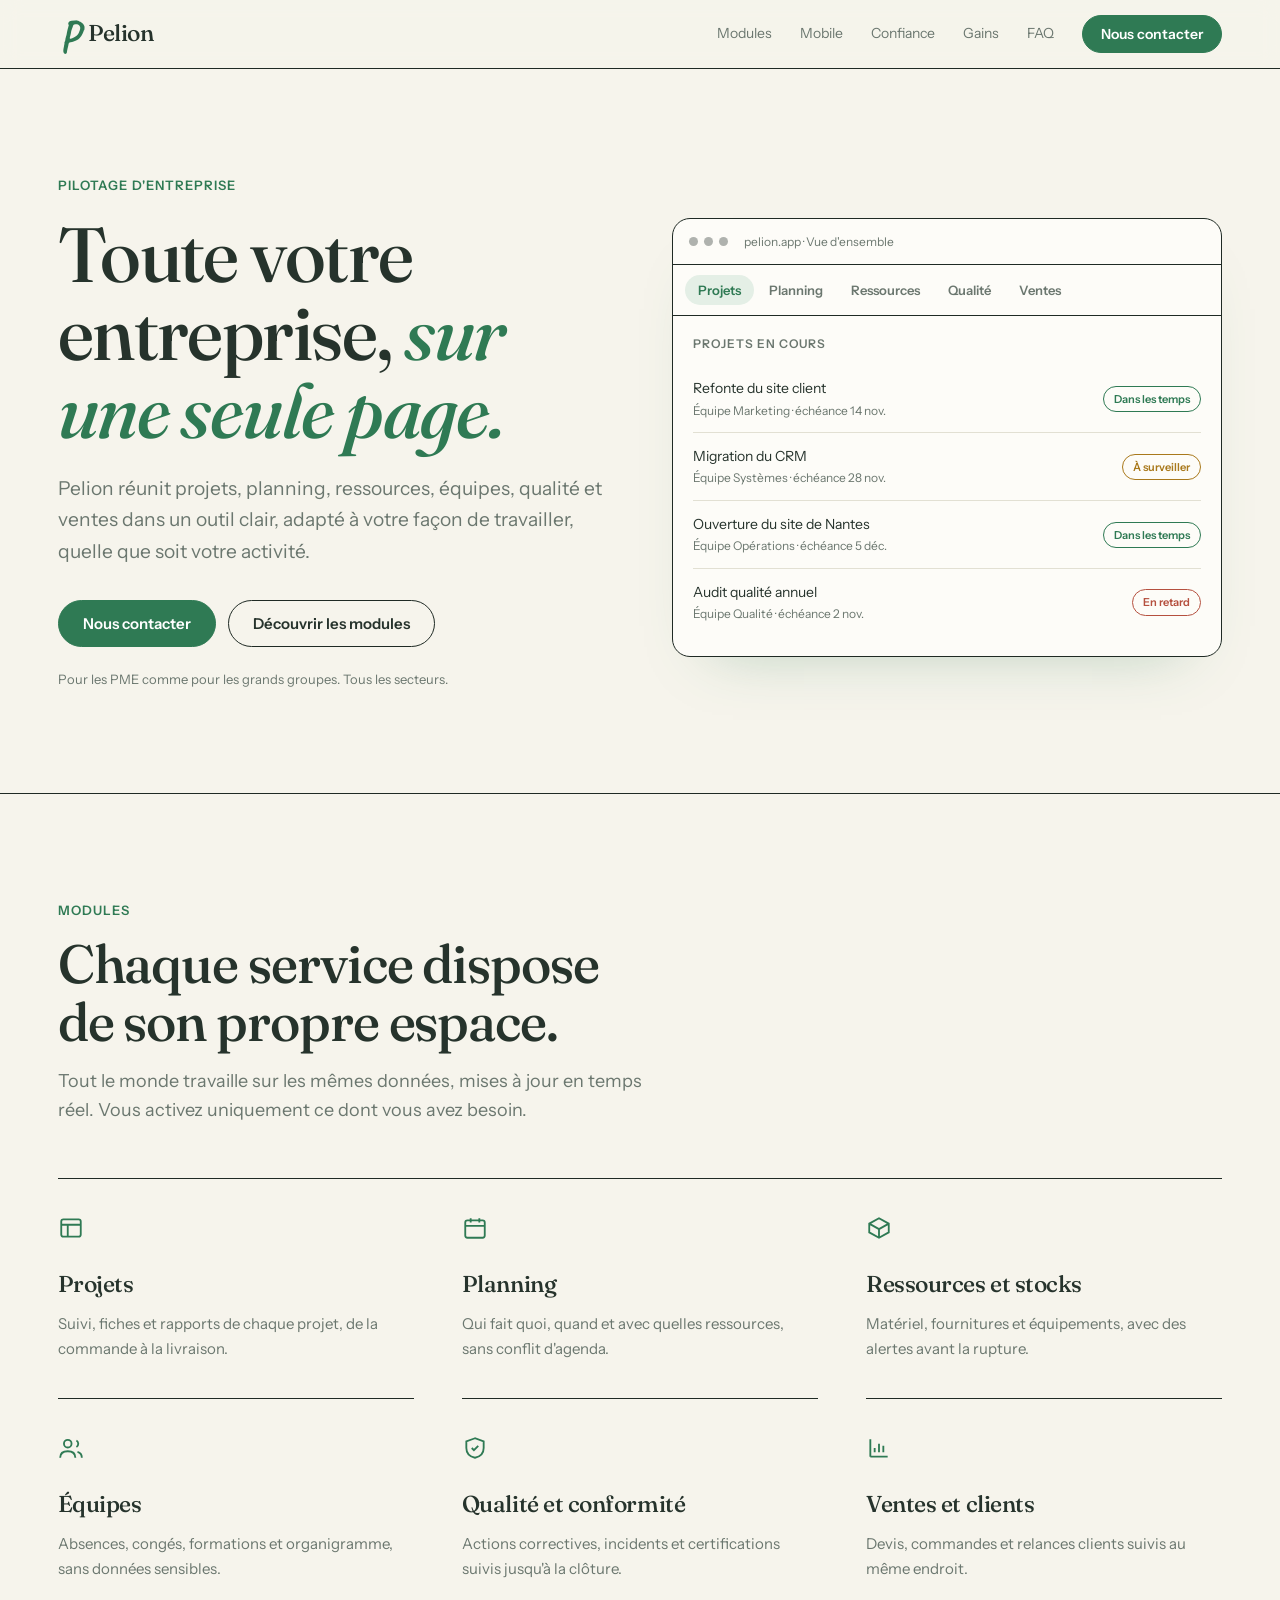
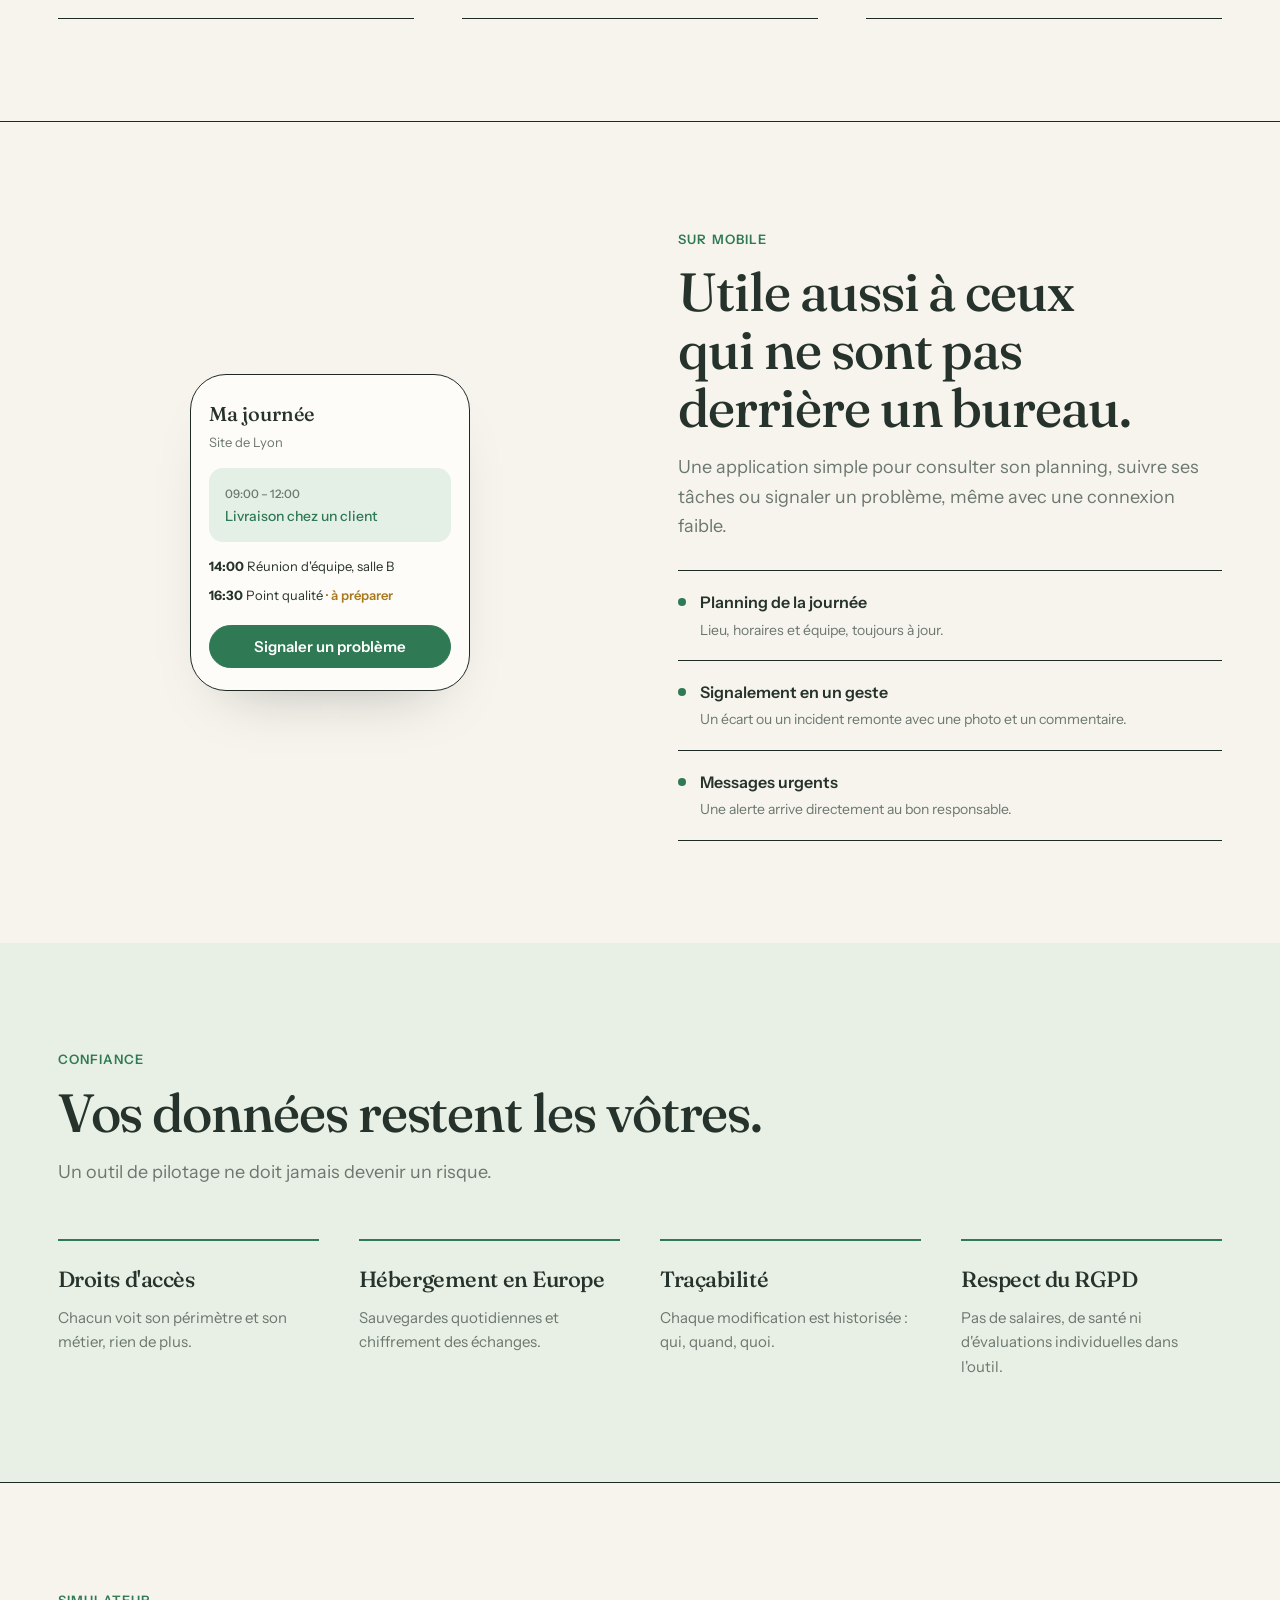
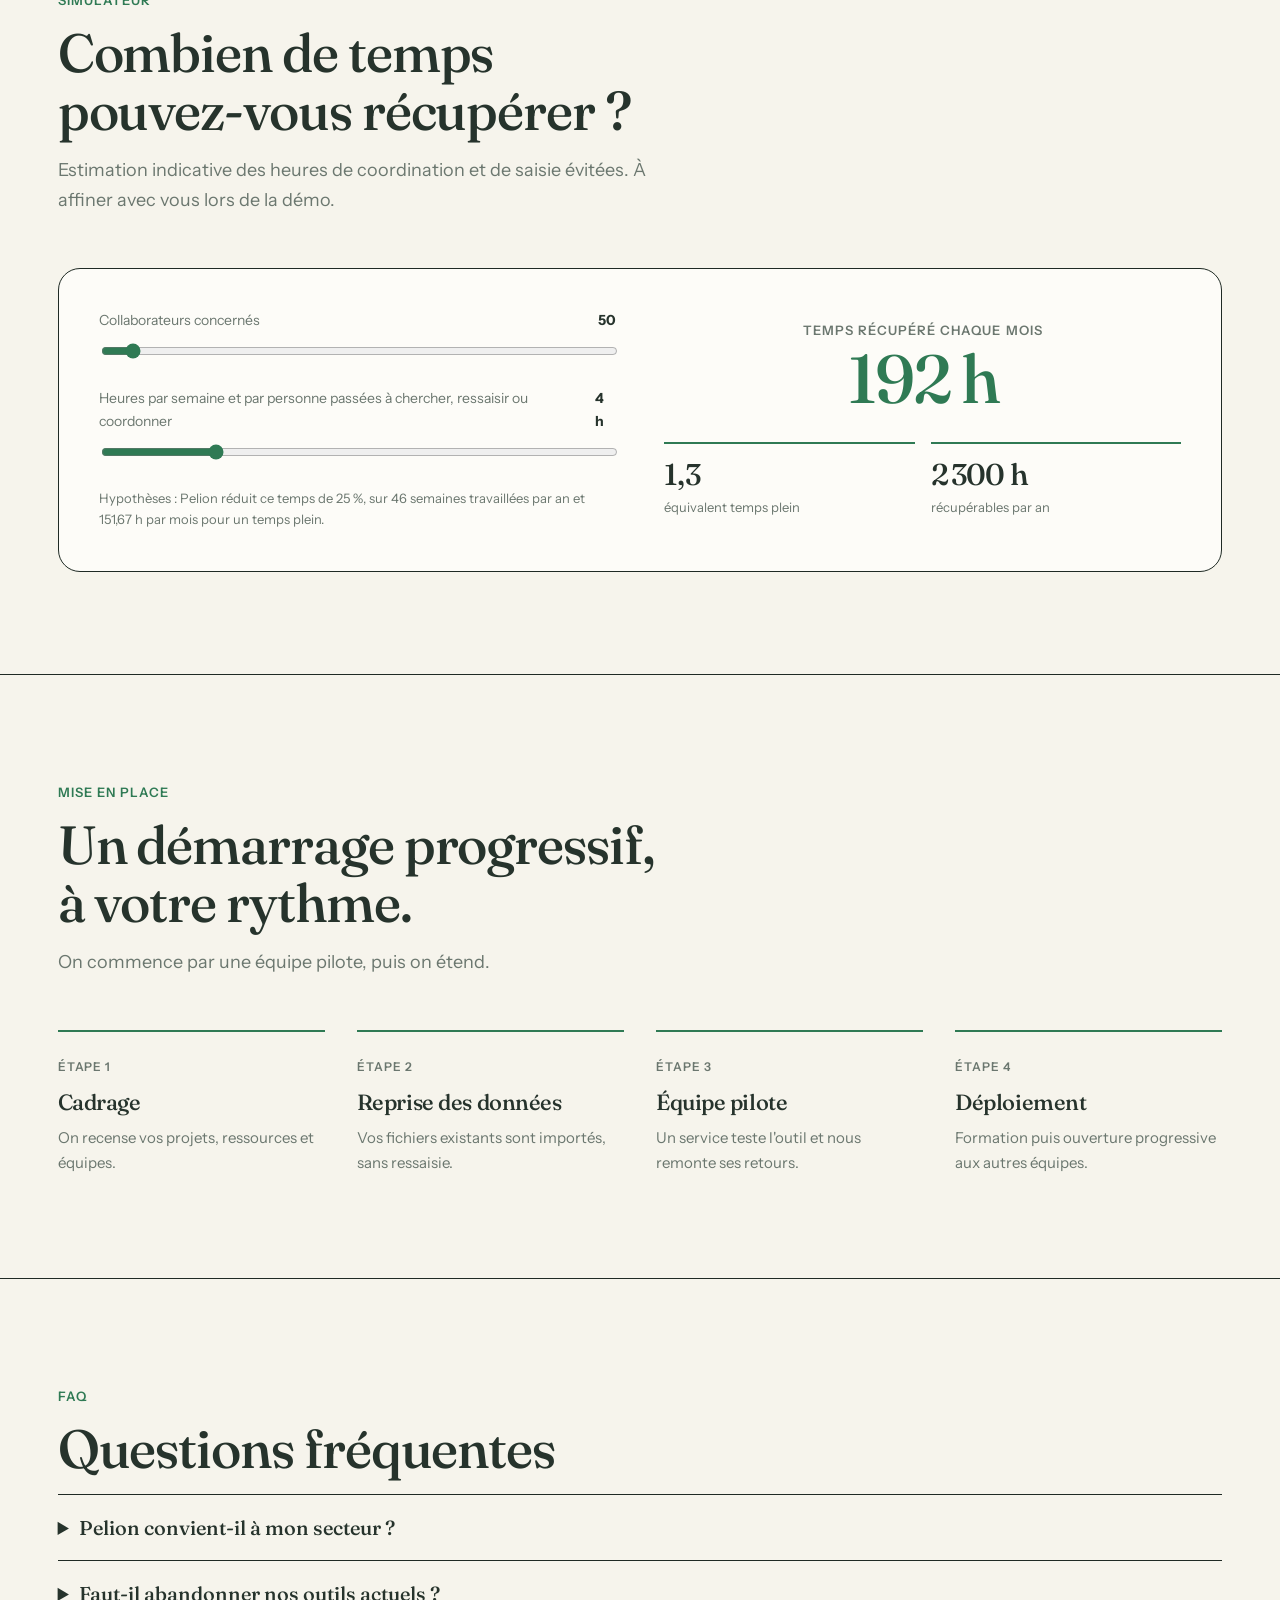
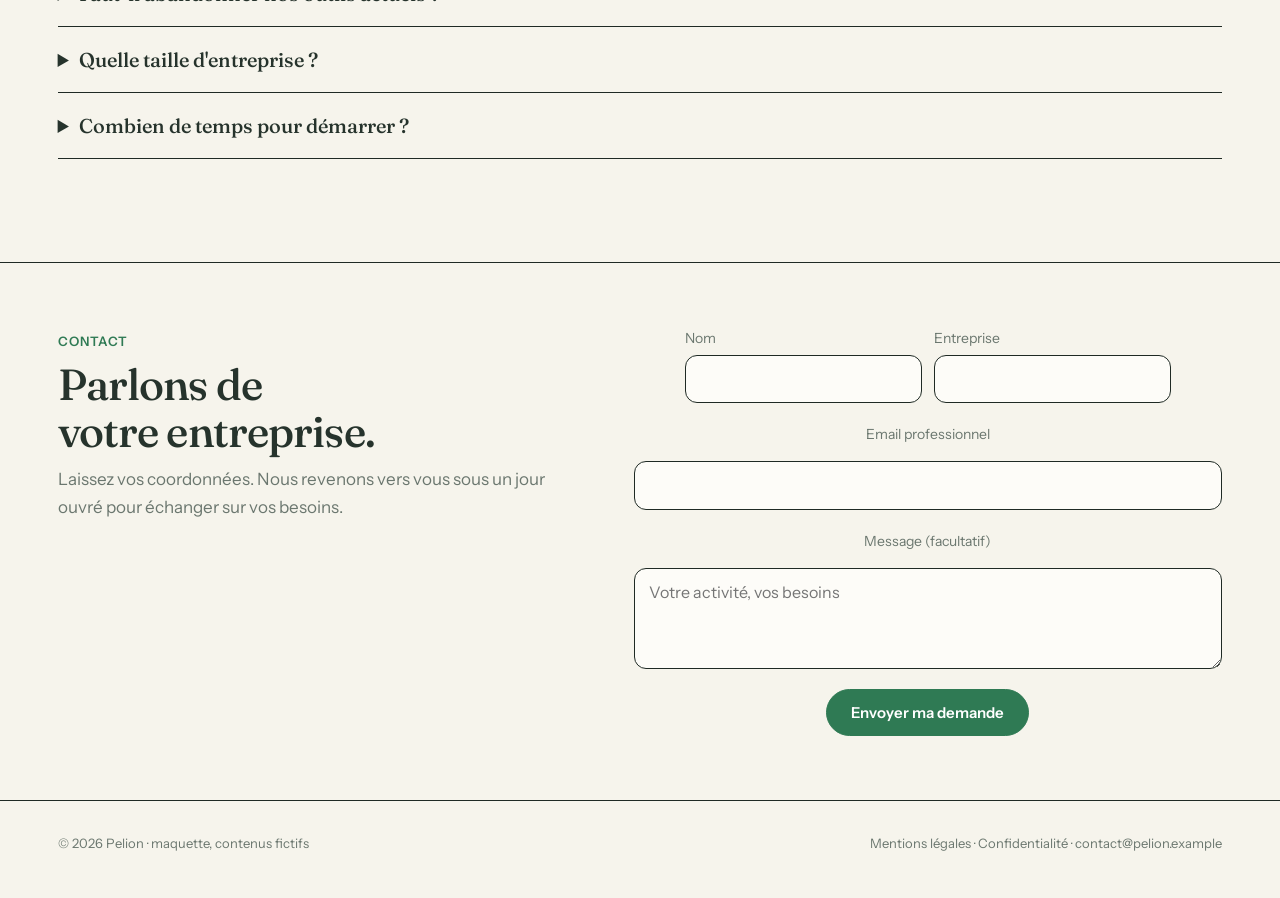
==== commit 1109e5c5: "Contact plus compact, sur deux colonnes Co-Authored-By: Claude Sonnet 5.5 <noreply@anthropic.com>" ====
--- a/index.html
+++ b/index.html
@@ -135,7 +135,17 @@
 .ok{background:var(--acc-soft);border:1.5px solid var(--edge);border-radius:20px;padding:36px}.ok h3{font-size:30px;margin:8px 0}
 @media(max-width:860px){.quote{grid-template-columns:1fr}.est{position:static}.two{grid-template-columns:1fr}.kpis{grid-template-columns:1fr 1fr}}
 @media(prefers-reduced-motion:reduce){*{transition:none!important;scroll-behavior:auto}}
-.contact{max-width:760px}.contact h2,.contact .sub{max-width:none}
+#contact{padding:clamp(36px,5vw,72px) 0}
+.contact{display:grid;grid-template-columns:1fr 1.15fr;gap:clamp(20px,5vw,80px);align-items:start}
+.contact>*{min-width:0}
+.contact h2{margin:8px 0 10px;font-size:clamp(28px,3.4vw,46px)}
+.contact .sub{margin:0;font-size:17px}
+.contact .tx{margin-bottom:10px;padding:10px 14px}
+.contact .lab{margin-bottom:5px}
+.contact .two{gap:12px}
+.contact .err{margin:0 0 10px}
+.contact .ok{padding:26px}
+@media(max-width:860px){.contact{grid-template-columns:1fr}}
 </style>
 </head>
 <body>
@@ -244,13 +254,15 @@
 </div></section>
 
 <section id="contact"><div class="w contact">
+<div class="ct">
 <span class="eyebrow">Contact</span>
 <h2>Parlons de votre entreprise.</h2>
 <p class="sub">Laissez vos coordonnées. Nous revenons vers vous sous un jour ouvré pour échanger sur vos besoins.</p>
+</div>
 <form id="qf" novalidate>
 <div class="two"><div><label class="lab" for="qn">Nom</label><input class="tx" id="qn" required autocomplete="name"></div><div><label class="lab" for="qc">Entreprise</label><input class="tx" id="qc" required autocomplete="organization"></div></div>
 <label class="lab" for="qe">Email professionnel</label><input class="tx" id="qe" type="email" required autocomplete="email">
-<label class="lab" for="qm">Message (facultatif)</label><textarea class="tx" id="qm" rows="4" placeholder="Votre activité, vos besoins"></textarea>
+<label class="lab" for="qm">Message (facultatif)</label><textarea class="tx" id="qm" rows="3" placeholder="Votre activité, vos besoins"></textarea>
 <p class="err" id="qerr" hidden></p>
 <button class="btn" type="submit">Envoyer ma demande</button>
 </form>
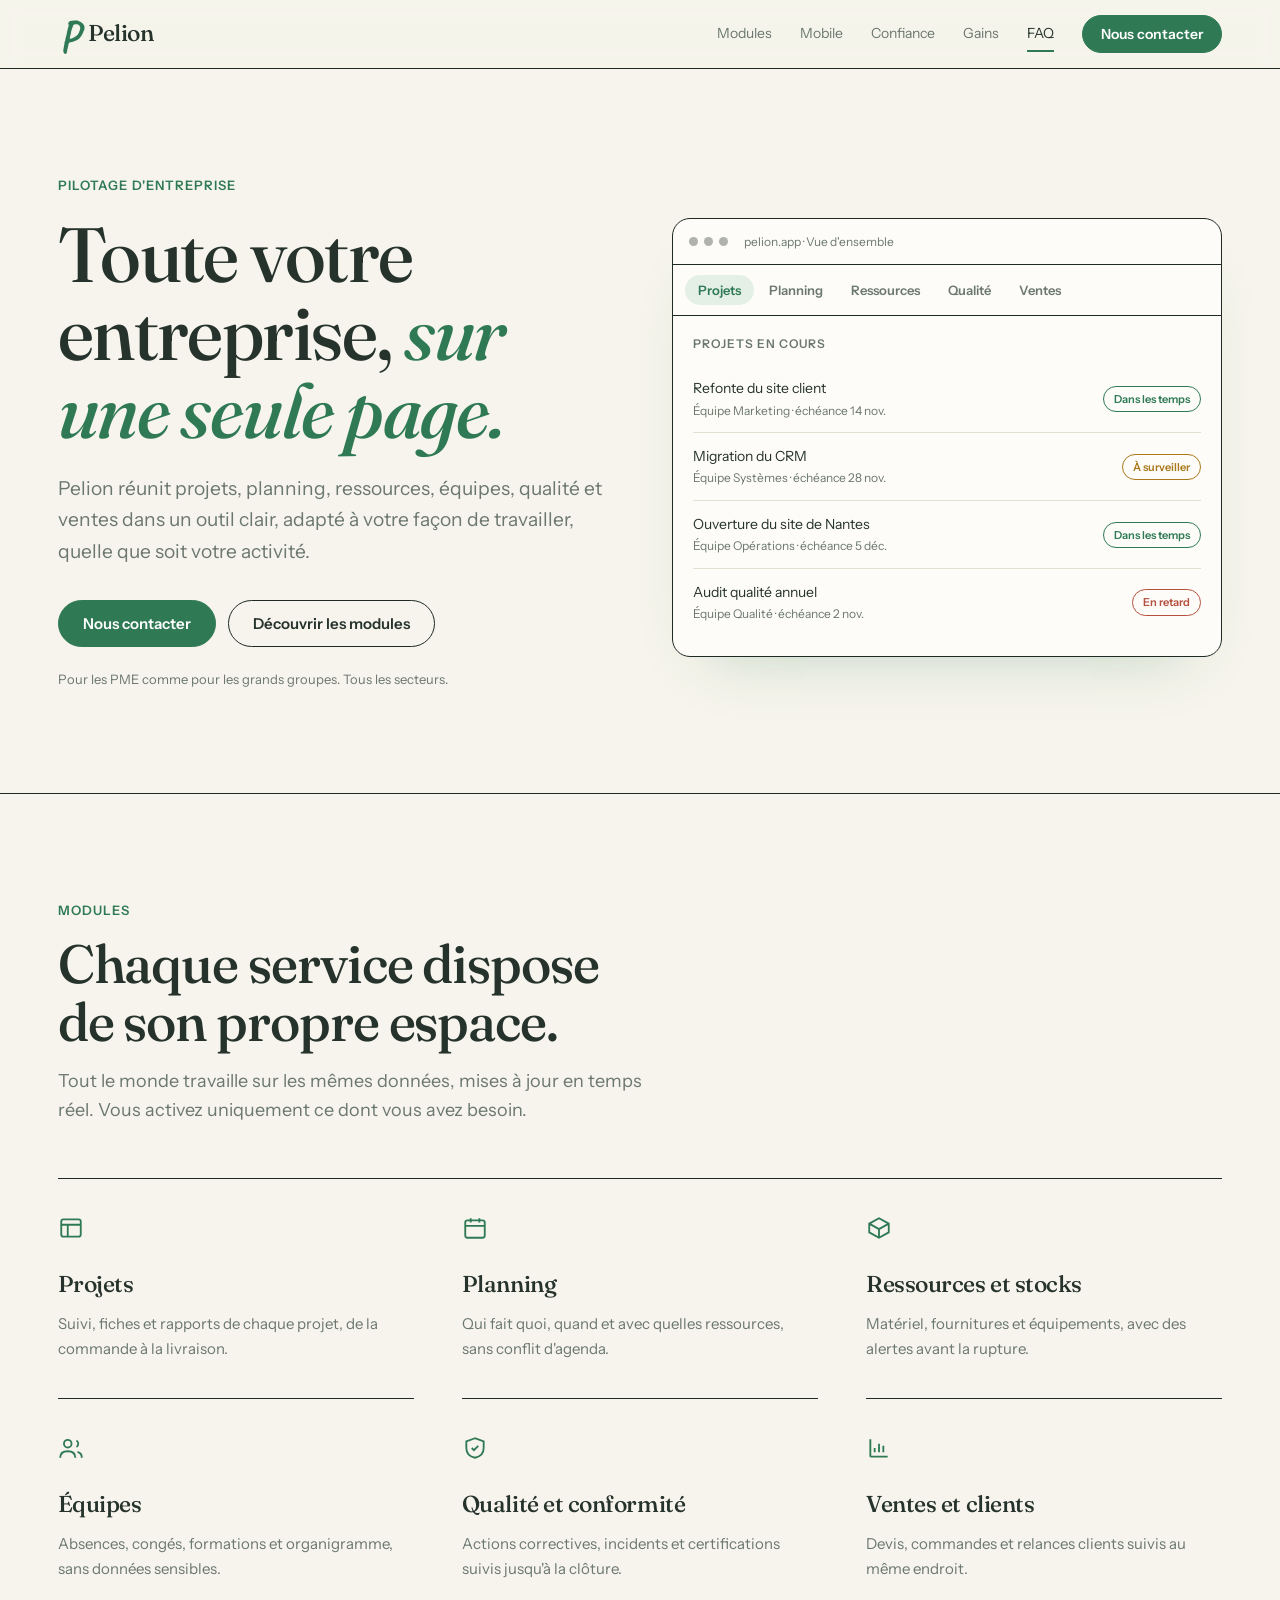
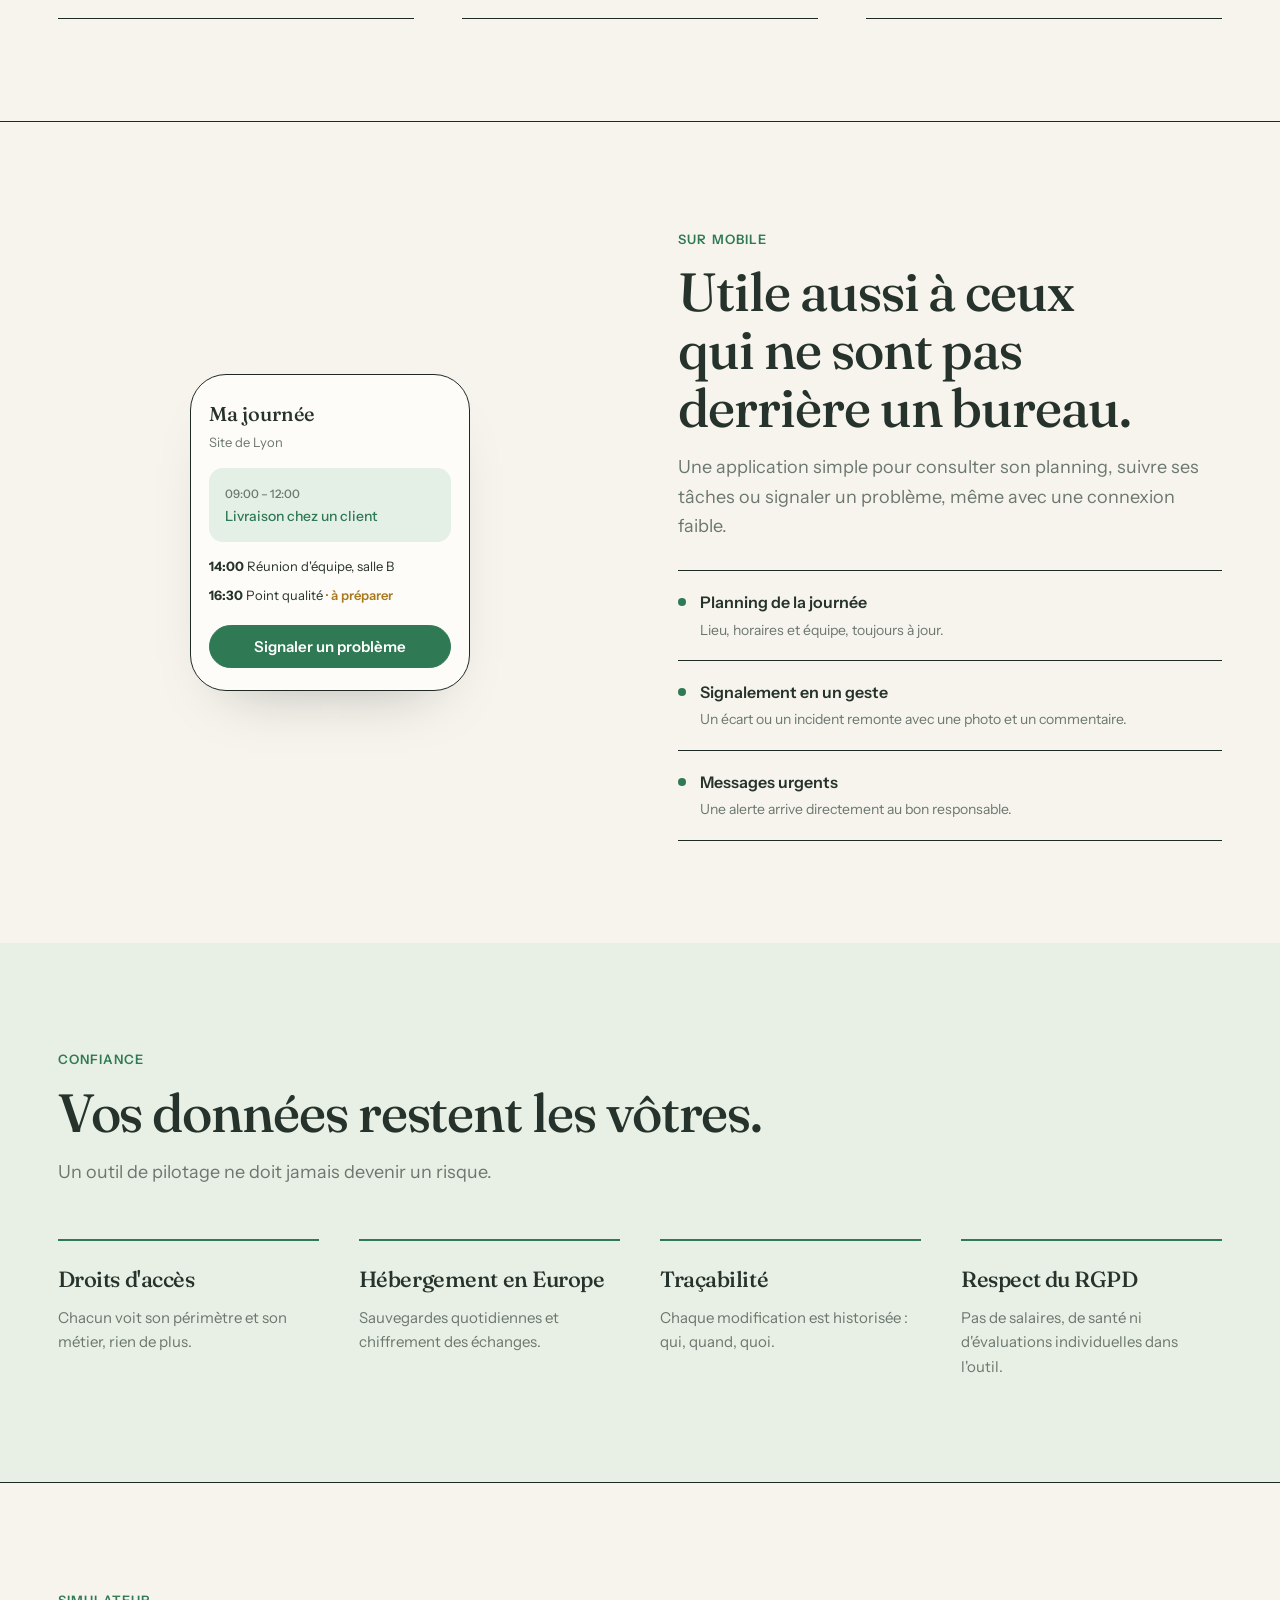
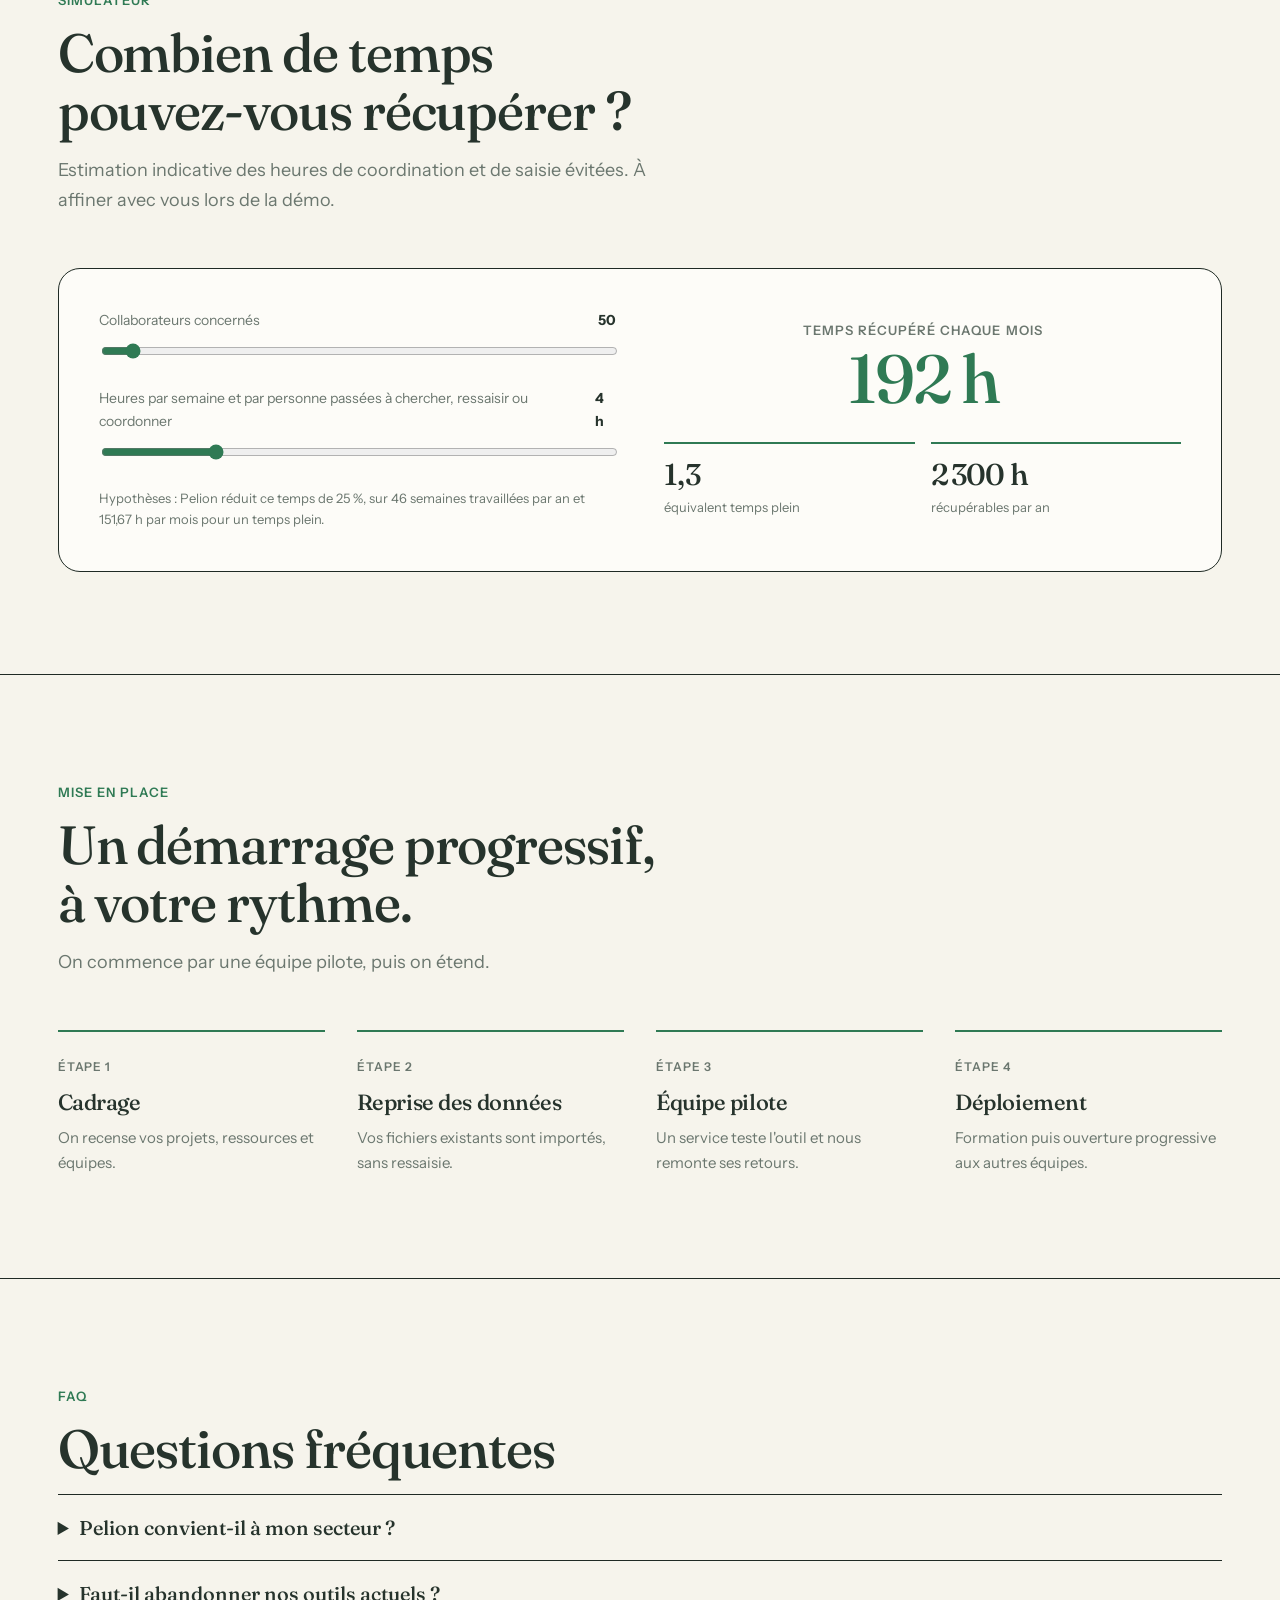
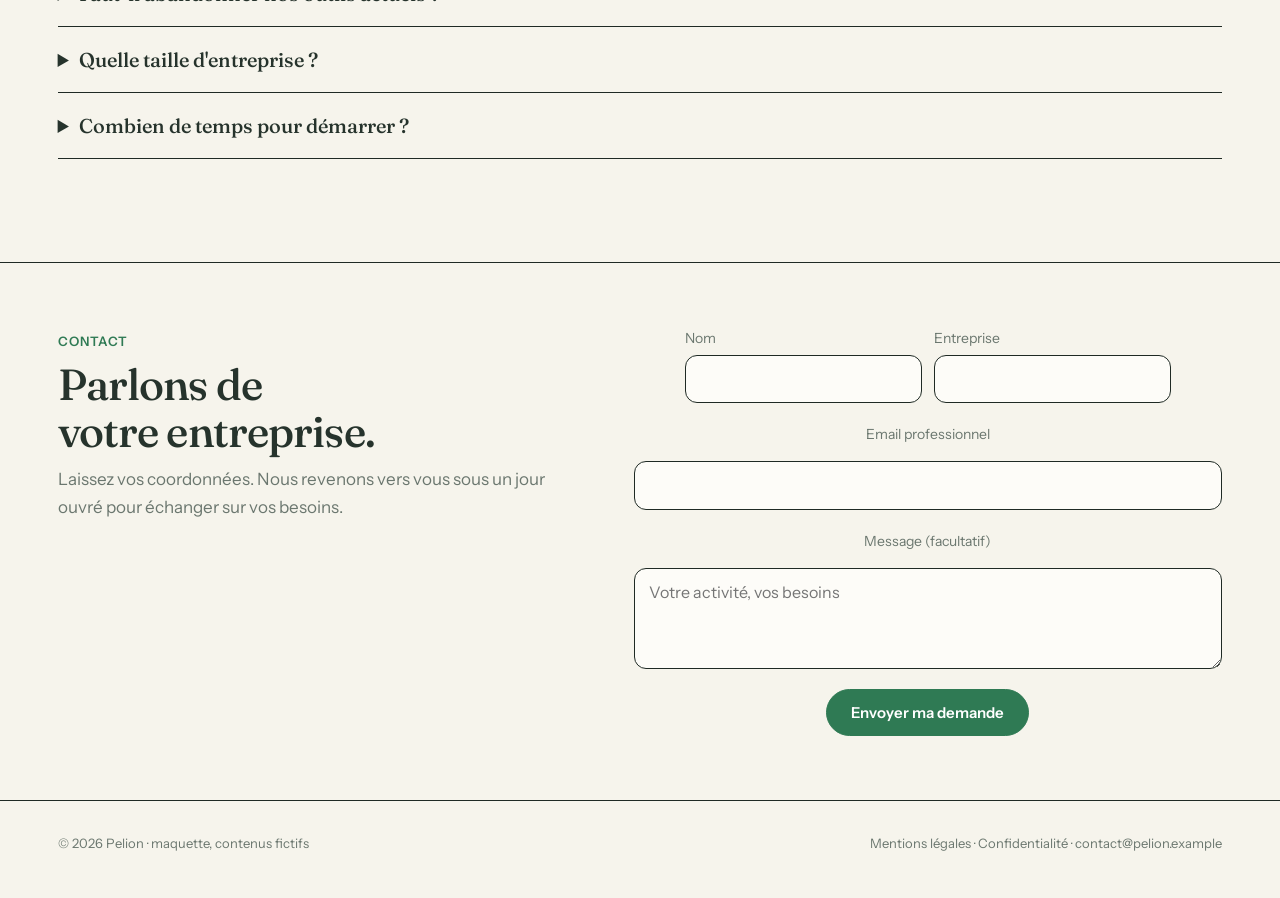
==== commit e9631f99: "Site dynamique : animations, menu actif, bouton Nous contacter vers le formulaire Co-Authored-By: Cl" ====
--- a/index.html
+++ b/index.html
@@ -134,6 +134,20 @@
 .est .fine,.ok .fine{font-size:12px;color:var(--mute);margin:18px 0 0}.est .mt{color:var(--mute)}
 .ok{background:var(--acc-soft);border:1.5px solid var(--edge);border-radius:20px;padding:36px}.ok h3{font-size:30px;margin:8px 0}
 @media(max-width:860px){.quote{grid-template-columns:1fr}.est{position:static}.two{grid-template-columns:1fr}.kpis{grid-template-columns:1fr 1fr}}
+/* dynamique */
+section[id]{scroll-margin-top:68px}
+nav a:not(.btn){position:relative;padding:4px 0}
+nav a:not(.btn)::after{content:"";position:absolute;left:0;right:0;bottom:-2px;height:2px;background:var(--acc);transform:scaleX(0);transform-origin:left;transition:transform .25s}
+nav a.on{color:var(--ink)}nav a.on::after{transform:scaleX(1)}
+header.top{transition:box-shadow .25s}header.top.sc{box-shadow:0 10px 24px -20px rgba(31,42,36,.6)}
+.rv{opacity:0;transform:translateY(18px);transition:opacity .6s ease,transform .6s ease}.rv.in{opacity:1;transform:none}
+.mod{transition:transform .2s}.mod:hover{transform:translateY(-3px)}
+.mod:hover .ic{transform:scale(1.12) rotate(-4deg)}.mod .ic{transition:transform .25s}
+.btn{transition:opacity .2s,transform .15s}.btn:active{transform:scale(.97)}
+.fd{animation:fd .35s ease}@keyframes fd{from{opacity:0;transform:translateY(6px)}to{opacity:1;transform:none}}
+.flash .tx{animation:fl 1.3s ease}@keyframes fl{0%{box-shadow:0 0 0 0 rgba(47,122,84,.55)}100%{box-shadow:0 0 0 14px rgba(47,122,84,0)}}
+#sig.done{background:var(--acc-soft);color:var(--acc);border-color:var(--acc)}
+@media(prefers-reduced-motion:reduce){.rv{opacity:1;transform:none}.flash .tx,.fd{animation:none}}
 @media(prefers-reduced-motion:reduce){*{transition:none!important;scroll-behavior:auto}}
 #contact{padding:clamp(36px,5vw,72px) 0}
 .contact{display:grid;grid-template-columns:1fr 1.15fr;gap:clamp(20px,5vw,80px);align-items:start}
@@ -152,8 +166,8 @@
 
 
 <a class="skip" href="#main">Aller au contenu</a>
-<header class="top"><div class="w">
-<a class="logo" href="#" aria-label="Pelion, accueil"><span class="mark" aria-hidden="true">P</span>Pelion</a>
+<header class="top" id="top"><div class="w">
+<a class="logo" href="#top" aria-label="Pelion, accueil"><span class="mark" aria-hidden="true">P</span>Pelion</a>
 <nav aria-label="Principal"><a href="#modules">Modules</a><a href="#mobile">Mobile</a><a href="#confiance">Confiance</a><a href="#gains">Gains</a><a href="#faq">FAQ</a><a class="btn" href="#contact">Nous contacter</a></nav>
 </div></header>
 
@@ -196,7 +210,7 @@
 </div>
 <p><b>14:00</b> Réunion d'équipe, salle B</p>
 <p><b>16:30</b> Point qualité <span style="color:var(--warn);font-weight:600">· à préparer</span></p>
-<a class="btn" href="#" style="width:100%;justify-content:center;margin-top:10px;padding:11px">Signaler un problème</a>
+<button class="btn" id="sig" type="button" style="width:100%;justify-content:center;margin-top:10px;padding:11px">Signaler un problème</button>
 </div>
 <div>
 <span class="eyebrow">Sur mobile</span>
@@ -296,16 +310,19 @@
 <div class="row"><div class="t">Commandes à produire<small>signées, à planifier</small></div><b>8</b></div>
 <div class="row"><div class="t">Clients à relancer<small>dossiers sans réponse depuis 15 jours</small></div><b>5</b></div>`};
 const pane=document.getElementById('pane'),tabs=document.getElementById('tabs');
-function show(k){pane.innerHTML=P[k];tabs.querySelectorAll('button').forEach(b=>b.setAttribute('aria-selected',b.dataset.k===k))}
+function show(k){pane.innerHTML=P[k];pane.classList.remove('fd');void pane.offsetWidth;pane.classList.add('fd');tabs.querySelectorAll('button').forEach(b=>b.setAttribute('aria-selected',b.dataset.k===k))}
 tabs.addEventListener('click',e=>{if(e.target.dataset.k)show(e.target.dataset.k)});show('pr');
-const ks=Object.keys(P);let n=0,auto=setInterval(()=>show(ks[++n%ks.length]),4500);
+const ks=Object.keys(P);let n=0,hold=false,auto=setInterval(()=>{if(!hold)show(ks[++n%ks.length])},4500);document.querySelector('.app').addEventListener('mouseenter',()=>hold=true);document.querySelector('.app').addEventListener('mouseleave',()=>hold=false);
 tabs.addEventListener('click',()=>clearInterval(auto));
 const $=id=>document.getElementById(id),nf=n=>Math.round(n).toLocaleString('fr-FR');
+const reduced=matchMedia('(prefers-reduced-motion: reduce)').matches;
+function tw(id,v,f){const el=$(id),from=+el.dataset.v||0;el.dataset.v=v;if(reduced){el.textContent=f(v);return}
+const t0=performance.now();cancelAnimationFrame(el._r);(function k(t){const p=Math.min(1,(t-t0)/400),e=1-Math.pow(1-p,3);el.textContent=f(from+(v-from)*e);if(p<1)el._r=requestAnimationFrame(k)})(t0)}
 /* Simulateur : heures/mois = personnes x h/semaine x 46 semaines / 12 mois x 25 % de gain */
 function calc(){const n=+$('a').value,h=+$('b').value;
 const hm=n*h*46/12*.25;
 $('av').textContent=nf(n);$('bv').textContent=h+' h';
-$('out').textContent=nf(hm)+' h';$('etp').textContent=(hm/151.67).toLocaleString('fr-FR',{maximumFractionDigits:1});$('eur').textContent=nf(hm*12)+' h'}
+tw('out',hm,v=>nf(v)+' h');tw('etp',hm/151.67,v=>v.toLocaleString('fr-FR',{maximumFractionDigits:1}));tw('eur',hm*12,v=>nf(v)+' h')}
 ['a','b'].forEach(i=>$(i).addEventListener('input',calc));calc();
 /* Contact : maquette, rien n'est envoyé */
 const qf=$('qf');
@@ -315,6 +332,20 @@
 const esc=s=>s.replace(/[&<>"]/g,c=>({'&':'&amp;','<':'&lt;','>':'&gt;','"':'&quot;'}[c]));
 qf.outerHTML='<div class="ok" id="qf" tabindex="-1"><h3>Merci '+esc($('qn').value.trim())+'.</h3><p>Votre demande pour '+esc($('qc').value.trim())+' serait transmise à l\'équipe, qui répondrait à '+esc($('qe').value.trim())+' sous un jour ouvré.</p><p class="fine">Cette maquette n\'envoie rien : aucune donnée n\'a quitté cette page.</p></div>';
 $('qf').focus()});
+
+/* liens et boutons */
+document.querySelectorAll('a[href="#contact"]').forEach(a=>a.addEventListener('click',e=>{e.preventDefault();
+ $('contact').scrollIntoView({behavior:reduced?'auto':'smooth',block:'start'});
+ setTimeout(()=>{const f=$('qf');if(f&&f.tagName=='FORM'){f.classList.remove('flash');void f.offsetWidth;f.classList.add('flash');$('qn').focus({preventScroll:true})}},reduced?0:650)}));
+const sig=$('sig');sig.addEventListener('click',()=>{sig.textContent='Signalement transmis (démo)';sig.classList.add('done');setTimeout(()=>{sig.textContent='Signaler un problème';sig.classList.remove('done')},2600)});
+const head=$('top');addEventListener('scroll',()=>head.classList.toggle('sc',scrollY>8),{passive:true});
+if('IntersectionObserver' in window){
+ const links=[...document.querySelectorAll('nav a:not(.btn)')],secs=links.map(a=>document.querySelector(a.getAttribute('href')));
+ const so=new IntersectionObserver(es=>es.forEach(e=>{if(e.isIntersecting)links.forEach((a,i)=>a.classList.toggle('on',secs[i]===e.target))}),{rootMargin:'-45% 0px -50% 0px'});
+ secs.forEach(x=>x&&so.observe(x));
+ if(!reduced){const io=new IntersectionObserver(es=>es.forEach(e=>{if(e.isIntersecting){e.target.classList.add('in');io.unobserve(e.target)}}),{threshold:.1});
+ document.querySelectorAll('.mod,.step,.pillars>div,.list li,.faq details,.calc,.phone,.kpis>div').forEach((el,i)=>{if(el.getBoundingClientRect().top>innerHeight){el.style.transitionDelay=(i%4)*70+'ms';el.classList.add('rv');io.observe(el)}})}
+}
 </script>
 
 </body>
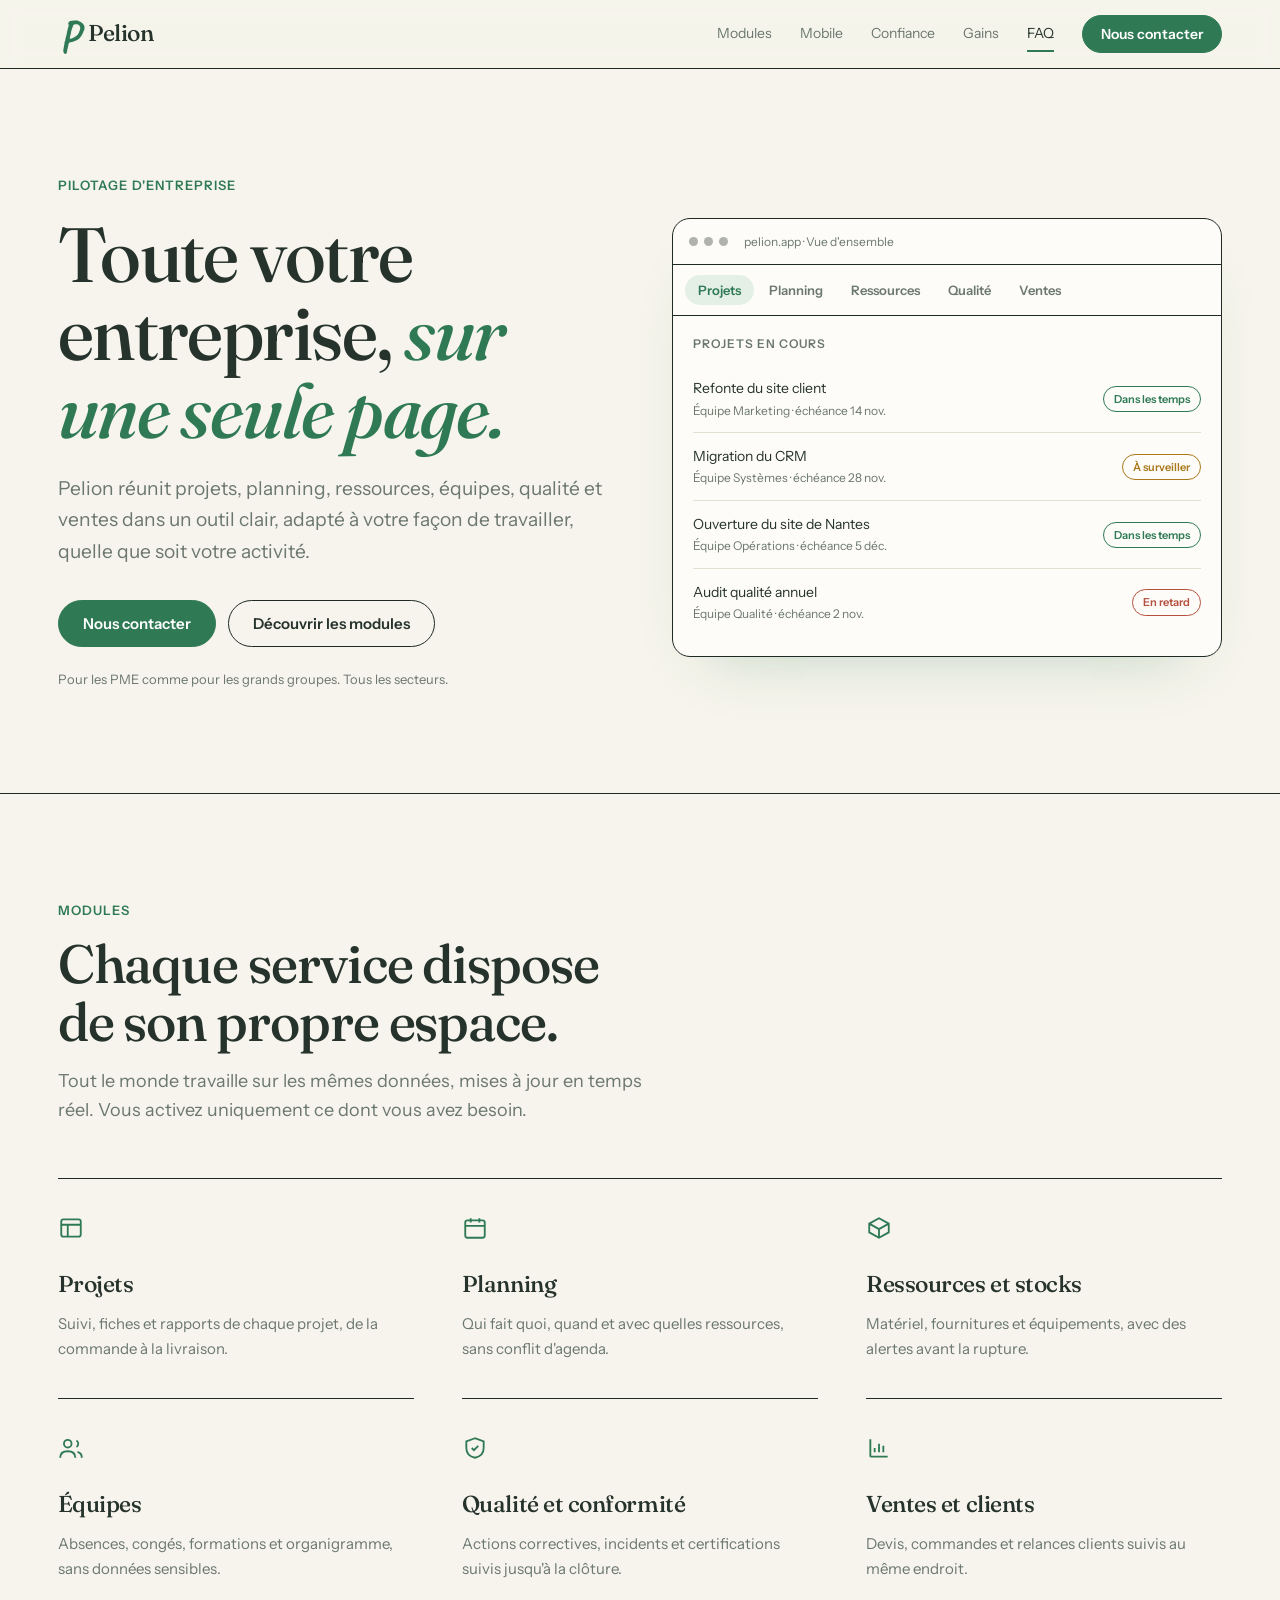
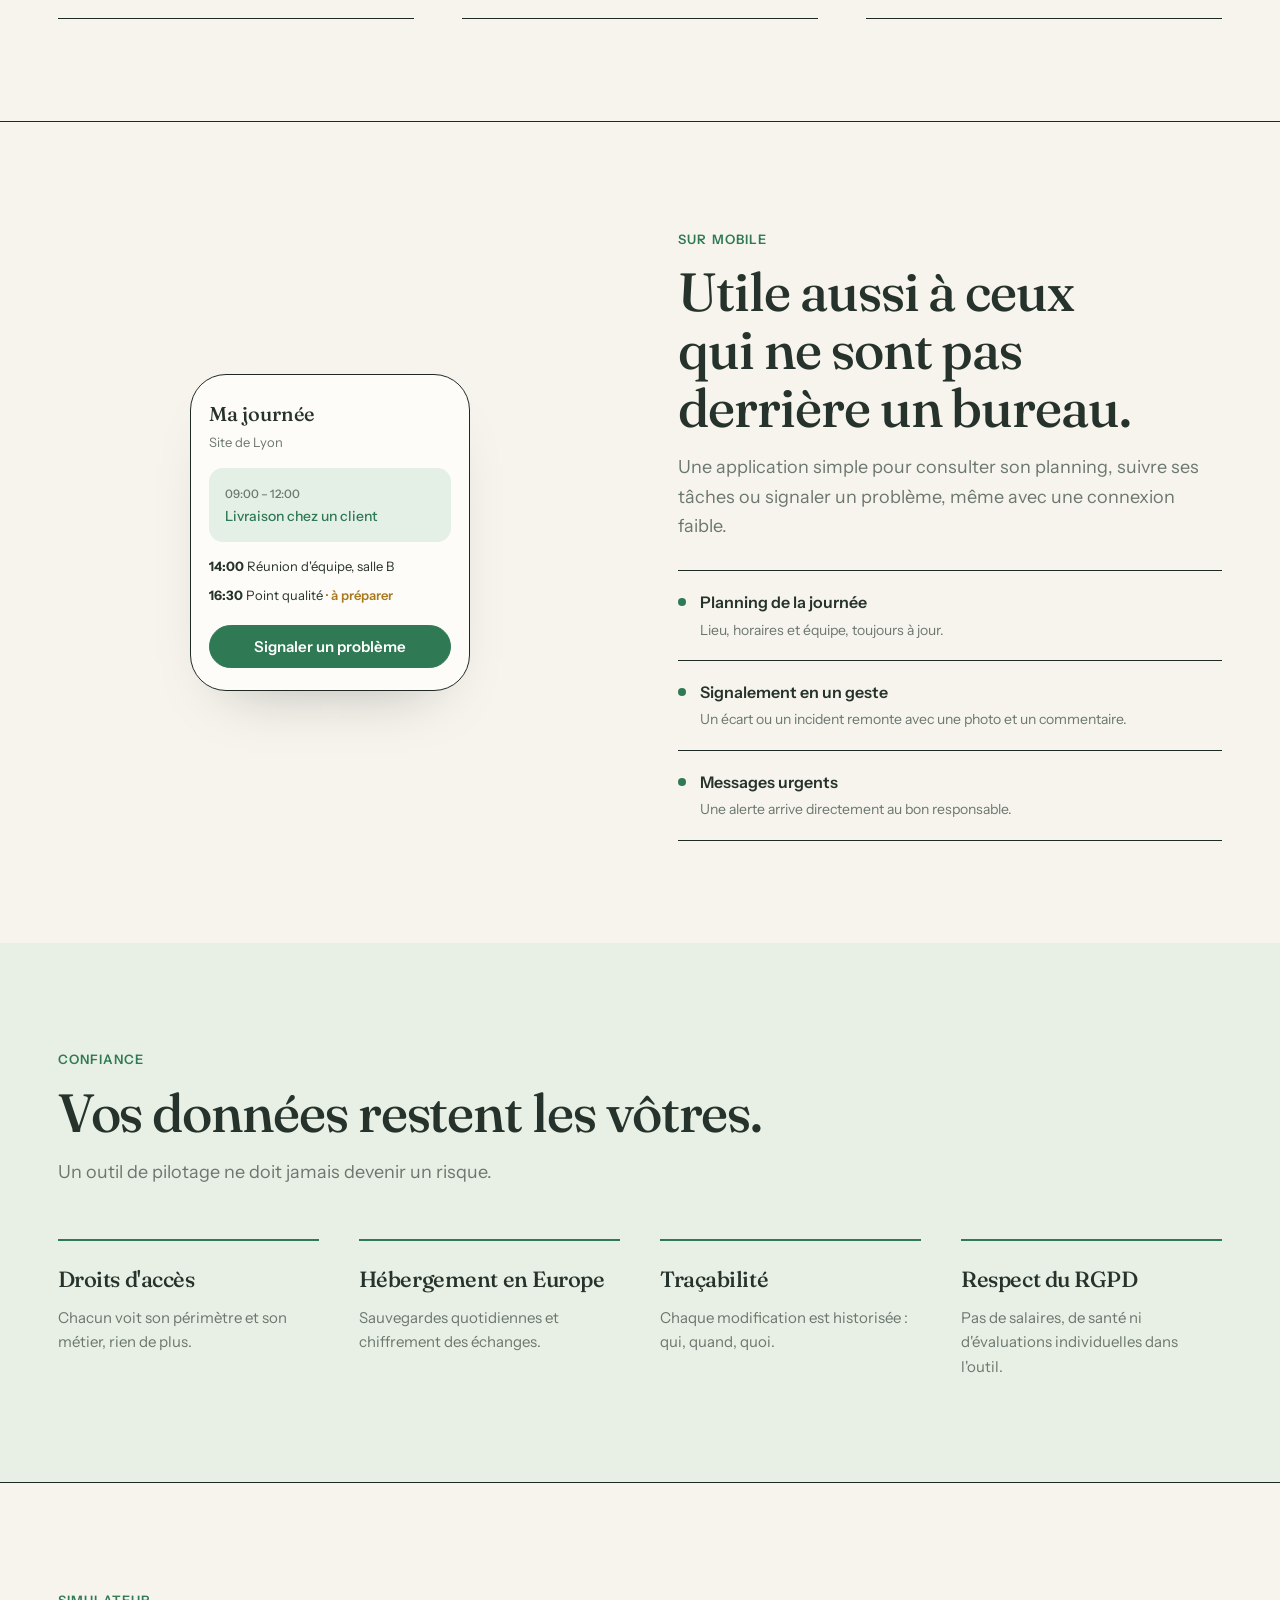
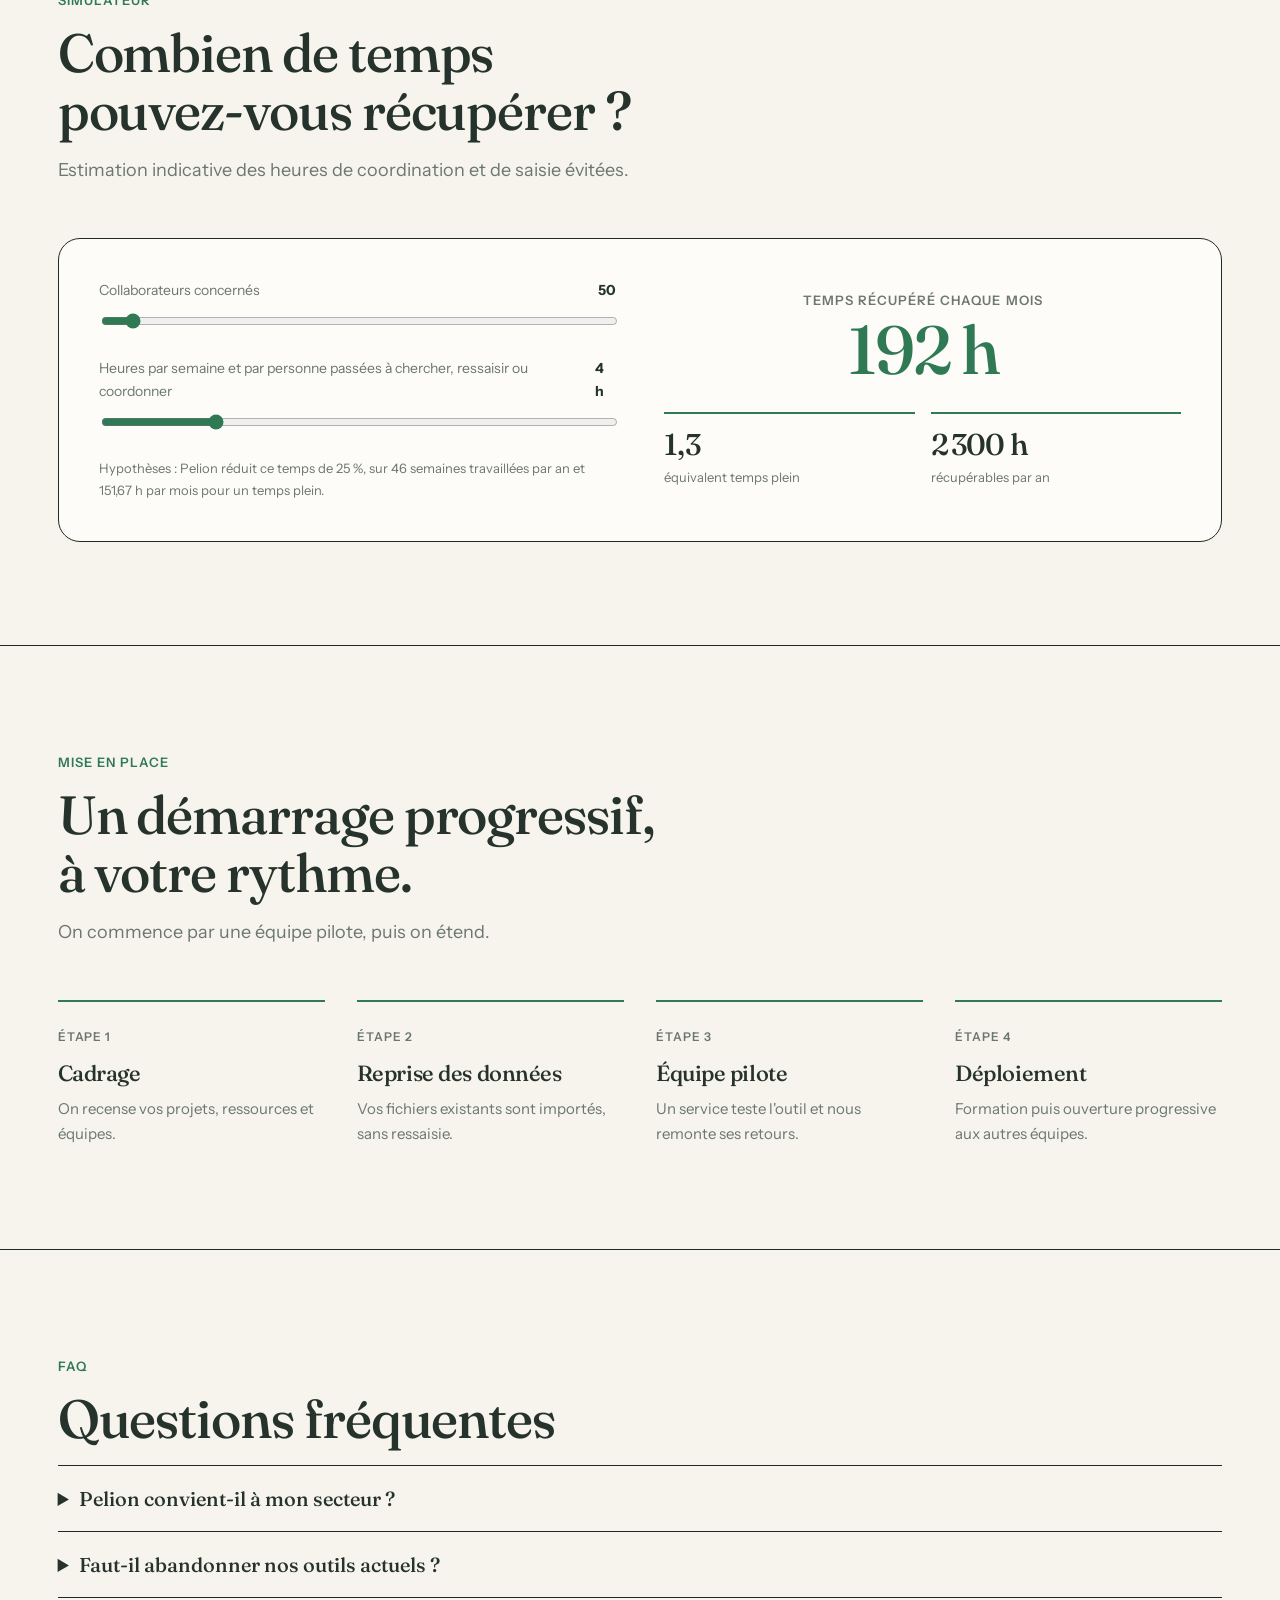
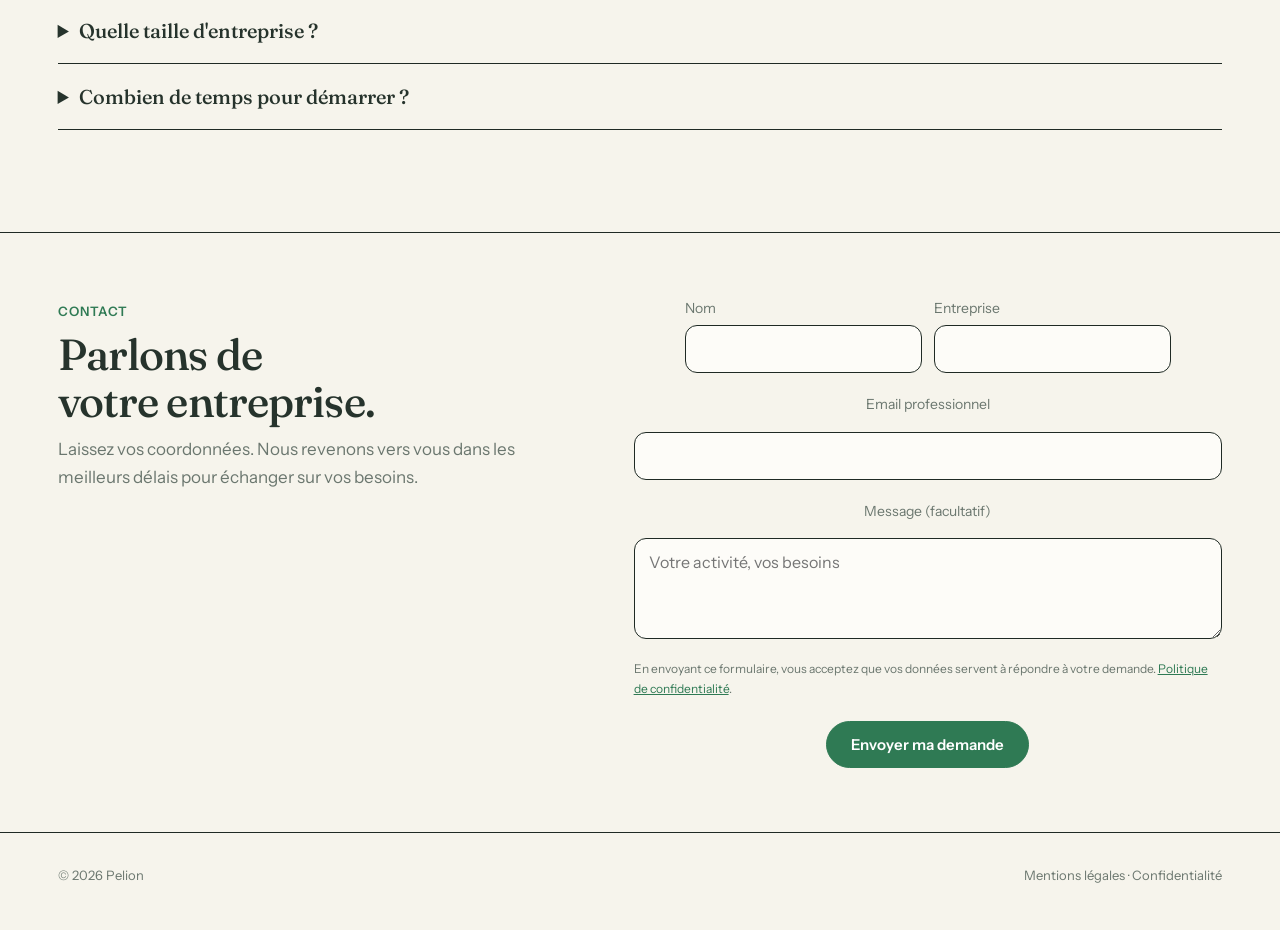
==== commit a8c2bc1c: "Site opérationnel : formulaire réel, pages légales, pied de page nettoyé Co-Authored-By: Claude Sonn" ====
--- a/index.html
+++ b/index.html
@@ -6,161 +6,7 @@
 <title>Pelion</title>
 <meta name="description" content="Pelion réunit projets, planning, ressources, équipes et qualité dans un outil clair, pour toute entreprise.">
 <link rel="stylesheet" href="https://fonts.googleapis.com/css2?family=Fraunces:opsz,wght@9..144,400..600&family=Instrument+Sans:wght@400..700&family=Caveat:wght@600;700&display=swap">
-<style>
-/* Layout: quiet sticky nav, wide typographic hero beside a calm product mock, thin-ruled sections, one deep-ink band, single blue accent */
-:root{--bg:#f6f4ec;--surface:#fdfcf8;--ink:#26332c;--mute:#6b776f;--line:#e2e0d3;--acc:#2f7a54;--acc-soft:#e4efe6;--ok:#2f7a54;--warn:#a9791c;--bad:#b5503f;--band:#e8efe4;--band-ink:#26332c;--serif:"Fraunces",Georgia,"Times New Roman",serif;--sans:"Instrument Sans",system-ui,-apple-system,"Segoe UI",sans-serif;color-scheme:light}
-*{box-sizing:border-box}html{scroll-behavior:smooth}
-body{margin:0;background:var(--bg);color:var(--ink);font:16px/1.65 var(--sans);-webkit-font-smoothing:antialiased}
-body::before{content:"";position:fixed;inset:0 0 auto;height:env(safe-area-inset-top,0px);z-index:30;background:var(--bg)}
-a{color:inherit}
-.w{max-width:1480px;margin:0 auto;padding-left:max(clamp(16px,4.5vw,72px),env(safe-area-inset-left,0px));padding-right:max(clamp(16px,4.5vw,72px),env(safe-area-inset-right,0px))}
-.skip{position:absolute;left:-999px}.skip:focus{left:12px;top:12px;background:var(--ink);color:var(--bg);padding:8px 12px;z-index:99}
-:focus-visible{outline:2px solid var(--acc);outline-offset:3px}
-h1,h2,h3{font-family:var(--serif);font-weight:500;letter-spacing:-.02em;text-wrap:balance}
-header.top{position:sticky;top:env(safe-area-inset-top,0px);z-index:20;background:color-mix(in srgb,var(--bg) 90%,transparent);backdrop-filter:blur(10px);border-bottom:1px solid var(--line)}
-header.top .w{display:flex;align-items:center;justify-content:space-between;height:68px}
-.logo{display:flex;align-items:center;gap:10px;font-family:var(--serif);font-size:23px;font-weight:500;text-decoration:none;letter-spacing:-.02em}
-.logo svg{width:22px;height:22px;color:var(--acc)}
-nav{display:flex;align-items:center;gap:28px}
-nav a{text-decoration:none;color:var(--mute);font-size:14px}nav a:hover{color:var(--ink)}
-.btn{display:inline-flex;align-items:center;gap:8px;padding:13px 24px;border-radius:99px;font:600 15px var(--sans);text-decoration:none;background:var(--acc);color:#fff;border:1px solid var(--acc);cursor:pointer;transition:opacity .2s}
-.btn:hover{opacity:.85}
-.btn.sec{background:transparent;color:var(--ink);border-color:var(--line)}
-nav .btn{padding:9px 18px;font-size:14px;color:#fff}
-.btn.sec{color:var(--ink)}
-.eyebrow{font-size:13px;font-weight:600;letter-spacing:.08em;text-transform:uppercase;color:var(--acc)}
-.hero{padding:clamp(56px,8vw,130px) 0 clamp(56px,7vw,110px)}
-.hero .g{display:grid;gap:clamp(32px,5vw,96px);grid-template-columns:1fr 1fr;align-items:center}
-.hero .g>*,.split>*,.calc>*{min-width:0}
-h1{font-size:clamp(40px,6vw,96px);line-height:1.02;margin:18px 0 22px}
-h1 em{font-style:italic;color:var(--acc)}
-.lead{font-size:clamp(18px,1.5vw,22px);color:var(--mute);max-width:560px;margin:0 0 32px}
-.cta-row{display:flex;gap:12px;flex-wrap:wrap}
-.hint{margin-top:22px;font-size:13px;color:var(--mute)}
-.app{background:var(--surface);border:1px solid var(--line);border-radius:18px;box-shadow:0 30px 60px -40px rgba(47,122,84,.35);overflow:hidden}
-.app .bar{display:flex;gap:6px;padding:13px 16px;border-bottom:1px solid var(--line);align-items:center}
-.app .bar i{width:9px;height:9px;border-radius:50%;background:var(--line)}
-.app .bar span{margin-left:10px;font-size:12px;color:var(--mute)}
-.tabs{display:flex;gap:2px;padding:10px 12px;border-bottom:1px solid var(--line);overflow-x:auto}
-.tabs button{border:0;background:none;color:var(--mute);font:600 13px var(--sans);padding:7px 13px;border-radius:99px;cursor:pointer;white-space:nowrap}
-.tabs button[aria-selected=true]{background:var(--acc-soft);color:var(--acc)}
-.pane{padding:20px;min-height:300px}
-.pane h4{margin:0 0 14px;font:600 12px var(--sans);letter-spacing:.08em;text-transform:uppercase;color:var(--mute)}
-.row{display:flex;align-items:center;gap:12px;padding:12px 0;border-bottom:1px solid var(--line);font-size:14px}
-.row:last-child{border:0}
-.row .t{flex:1;min-width:0}.row small{color:var(--mute);display:block;font-size:12px}
-.badge{font-size:11px;font-weight:600;padding:3px 10px;border-radius:99px;border:1px solid currentColor;white-space:nowrap}
-.b-ok{color:var(--ok)}.b-warn{color:var(--warn)}.b-bad{color:var(--bad)}
-.meter{height:5px;border-radius:9px;background:var(--line);overflow:hidden;width:90px}.meter i{display:block;height:100%;background:var(--acc)}
-section{padding:clamp(64px,8vw,130px) 0;border-top:1px solid var(--line)}
-h2{font-size:clamp(30px,4.2vw,64px);line-height:1.08;margin:12px 0 16px;max-width:720px}
-.sub{color:var(--mute);font-size:18px;max-width:600px;margin:0 0 52px}
-.mods{display:grid;gap:0 48px;grid-template-columns:repeat(auto-fit,minmax(280px,1fr));border-top:1px solid var(--line)}
-.mod{padding:36px 0;border-bottom:1px solid var(--line)}
-.mod .ic{width:26px;height:26px;color:var(--acc);margin-bottom:18px}
-.mod h3{margin:0 0 8px;font-size:23px}.mod p{margin:0;color:var(--mute);font-size:15px;max-width:340px}
-.split{display:grid;gap:clamp(32px,6vw,110px);grid-template-columns:1fr 1fr;align-items:center}
-.phone{width:280px;margin:0 auto;border:1px solid var(--line);border-radius:36px;background:var(--surface);padding:22px 18px;box-shadow:0 30px 60px -40px rgba(18,21,28,.35)}
-.phone .scan{height:130px;border-radius:14px;background:var(--acc-soft);display:grid;place-items:center;font-weight:600;color:var(--acc);margin:14px 0;font-size:14px}
-.phone p{font-size:13px;margin:8px 0}
-.list{margin:0;padding:0;list-style:none}
-.list li{display:flex;gap:14px;padding:18px 0;border-bottom:1px solid var(--line)}
-.list li:first-child{border-top:1px solid var(--line)}
-.list b{display:block;font-weight:600}.list span{color:var(--mute);font-size:14px}
-.dot{flex:none;width:8px;height:8px;border-radius:50%;margin-top:9px;background:var(--acc)}
-.band{background:var(--band);color:var(--band-ink);border-top:0}
-.band .sub{color:var(--mute)}.band .eyebrow{color:var(--acc)}
-.pillars{display:grid;gap:40px;grid-template-columns:repeat(auto-fit,minmax(220px,1fr))}
-.pillars div{border-top:2px solid var(--acc);padding-top:20px}
-.pillars h3{margin:0 0 8px;font-size:22px}.pillars p{margin:0;font-size:15px;color:var(--mute)}
-.steps{display:grid;gap:32px;grid-template-columns:repeat(auto-fit,minmax(220px,1fr))}
-.step{border-top:2px solid var(--acc);padding-top:20px}
-.step small{font-size:12px;font-weight:600;letter-spacing:.08em;text-transform:uppercase;color:var(--mute)}
-.step h3{margin:6px 0;font-size:22px}.step p{margin:0;color:var(--mute);font-size:15px}
-.calc{background:var(--surface);border:1px solid var(--line);border-radius:22px;padding:40px;display:grid;gap:48px;grid-template-columns:1fr 1fr}
-.calc label{display:flex;justify-content:space-between;font-size:14px;color:var(--mute);margin-bottom:8px}.calc label b{color:var(--ink)}
-.calc input[type=range]{width:100%;accent-color:var(--acc);margin-bottom:28px}
-.res{text-align:center;align-self:center}
-.res strong{display:block;font-family:var(--serif);font-weight:500;font-size:68px;letter-spacing:-.03em;color:var(--acc);line-height:1.1}
-.faq details{border-bottom:1px solid var(--line);padding:20px 0}.faq details:first-of-type{border-top:1px solid var(--line)}
-.faq summary{cursor:pointer;font:500 20px var(--serif)}
-.faq p{margin:10px 0 0;color:var(--mute);max-width:700px}
-.final{text-align:center}
-.final h2{margin:12px auto 16px}.final .sub{margin:0 auto 32px}
-form{display:flex;gap:10px;justify-content:center;flex-wrap:wrap}
-form input{padding:13px 20px;border-radius:99px;border:1px solid var(--line);background:var(--surface);color:var(--ink);min-width:min(280px,100%);font:inherit}
-footer{border-top:1px solid var(--line);padding:32px 0 44px;color:var(--mute);font-size:13px}
-footer .w{display:flex;justify-content:space-between;flex-wrap:wrap;gap:10px}
-@media(max-width:860px){.hero .g,.split,.calc{grid-template-columns:1fr}nav a:not(.btn){display:none}.hero{padding:56px 0}section{padding:64px 0}.calc{padding:26px}.mod{padding-right:0}}
-/* logo manuscrit */
-.logo .mark{font-family:"Caveat","Segoe Script","Bradley Hand",cursive;font-weight:700;font-size:44px;line-height:.7;color:var(--acc);transform:rotate(-6deg);padding-top:6px}
-/* contours noirs sur les blocs */
-:root{--edge:#1f2a24}
-header.top{border-bottom-color:var(--edge)}footer{border-top-color:var(--edge)}
-section{border-top-color:var(--edge)}
-.app,.phone,.calc,.est,.tx,.chk label{border:1.5px solid var(--edge)}
-.mods,.mod{border-color:var(--edge)}
-.faq details,.faq details:first-of-type{border-color:var(--edge)}
-.list li,.list li:first-child{border-color:var(--edge)}
-.btn.sec{border-color:var(--edge)}
-.app .bar,.tabs{border-bottom-color:var(--edge)}
-.app .bar i{background:var(--edge);opacity:.35}
-/* simulateur */
-.calc .cap{display:block;font-size:13px;font-weight:600;letter-spacing:.08em;text-transform:uppercase;color:var(--mute)}
-.kpis{display:grid;grid-template-columns:1fr 1fr;gap:16px;margin-top:26px;text-align:left}
-.kpis div{border-top:2px solid var(--acc);padding-top:12px}
-.kpis b{display:block;font:500 30px var(--serif);letter-spacing:-.02em}.kpis small{color:var(--mute);font-size:13px}
-/* devis */
-.quote{display:grid;gap:clamp(24px,4vw,64px);grid-template-columns:1.25fr 1fr;align-items:start}
-.quote>*{min-width:0}
-fieldset{border:0;padding:0;margin:0 0 36px}
-legend{font:500 22px var(--serif);padding:0;margin-bottom:16px}
-.chk{display:grid;gap:10px;grid-template-columns:repeat(auto-fit,minmax(210px,1fr))}
-.chk label{display:flex;align-items:center;gap:12px;padding:14px 16px;border-radius:12px;background:var(--surface);cursor:pointer;font-weight:600;font-size:15px}
-.chk label:has(input:checked){background:var(--acc-soft);border-color:var(--acc)}
-.chk input,.lab input[type=checkbox]{accent-color:var(--acc);width:18px;height:18px;margin:0}
-.lab{display:flex;gap:10px;align-items:center;justify-content:space-between;font-size:14px;color:var(--mute);margin:0 0 8px}
-.lab b{color:var(--ink)}
-.quote input[type=range]{width:100%;accent-color:var(--acc);margin-bottom:22px}
-.tx{width:100%;padding:13px 16px;border-radius:12px;background:var(--surface);color:var(--ink);font:inherit;margin-bottom:18px}
-.two{display:grid;gap:16px;grid-template-columns:1fr 1fr}
-.err{color:var(--bad);font-weight:600;margin:0 0 14px}
-.est{position:sticky;top:calc(88px + env(safe-area-inset-top,0px));background:var(--surface);border-radius:20px;padding:30px}
-.est h3{margin:0 0 16px;font-size:26px}
-.est ul{list-style:none;margin:0;padding:0}.est li{display:flex;justify-content:space-between;gap:12px;padding:10px 0;border-bottom:1px solid var(--line);font-size:14px}
-.est li.d{color:var(--ok)}
-.est .tot{padding:22px 0 14px}.est .tot strong{display:block;font:500 54px var(--serif);letter-spacing:-.03em;color:var(--acc);line-height:1.1}.est small{color:var(--mute)}
-.est .one{display:flex;justify-content:space-between;border-top:1px solid var(--line);padding-top:14px;font-size:15px}
-.est .fine,.ok .fine{font-size:12px;color:var(--mute);margin:18px 0 0}.est .mt{color:var(--mute)}
-.ok{background:var(--acc-soft);border:1.5px solid var(--edge);border-radius:20px;padding:36px}.ok h3{font-size:30px;margin:8px 0}
-@media(max-width:860px){.quote{grid-template-columns:1fr}.est{position:static}.two{grid-template-columns:1fr}.kpis{grid-template-columns:1fr 1fr}}
-/* dynamique */
-section[id]{scroll-margin-top:68px}
-nav a:not(.btn){position:relative;padding:4px 0}
-nav a:not(.btn)::after{content:"";position:absolute;left:0;right:0;bottom:-2px;height:2px;background:var(--acc);transform:scaleX(0);transform-origin:left;transition:transform .25s}
-nav a.on{color:var(--ink)}nav a.on::after{transform:scaleX(1)}
-header.top{transition:box-shadow .25s}header.top.sc{box-shadow:0 10px 24px -20px rgba(31,42,36,.6)}
-.rv{opacity:0;transform:translateY(18px);transition:opacity .6s ease,transform .6s ease}.rv.in{opacity:1;transform:none}
-.mod{transition:transform .2s}.mod:hover{transform:translateY(-3px)}
-.mod:hover .ic{transform:scale(1.12) rotate(-4deg)}.mod .ic{transition:transform .25s}
-.btn{transition:opacity .2s,transform .15s}.btn:active{transform:scale(.97)}
-.fd{animation:fd .35s ease}@keyframes fd{from{opacity:0;transform:translateY(6px)}to{opacity:1;transform:none}}
-.flash .tx{animation:fl 1.3s ease}@keyframes fl{0%{box-shadow:0 0 0 0 rgba(47,122,84,.55)}100%{box-shadow:0 0 0 14px rgba(47,122,84,0)}}
-#sig.done{background:var(--acc-soft);color:var(--acc);border-color:var(--acc)}
-@media(prefers-reduced-motion:reduce){.rv{opacity:1;transform:none}.flash .tx,.fd{animation:none}}
-@media(prefers-reduced-motion:reduce){*{transition:none!important;scroll-behavior:auto}}
-#contact{padding:clamp(36px,5vw,72px) 0}
-.contact{display:grid;grid-template-columns:1fr 1.15fr;gap:clamp(20px,5vw,80px);align-items:start}
-.contact>*{min-width:0}
-.contact h2{margin:8px 0 10px;font-size:clamp(28px,3.4vw,46px)}
-.contact .sub{margin:0;font-size:17px}
-.contact .tx{margin-bottom:10px;padding:10px 14px}
-.contact .lab{margin-bottom:5px}
-.contact .two{gap:12px}
-.contact .err{margin:0 0 10px}
-.contact .ok{padding:26px}
-@media(max-width:860px){.contact{grid-template-columns:1fr}}
-</style>
+<link rel="stylesheet" href="style.css">
 </head>
 <body>
 
@@ -237,7 +83,7 @@
 <section id="gains"><div class="w">
 <span class="eyebrow">Simulateur</span>
 <h2>Combien de temps pouvez-vous récupérer ?</h2>
-<p class="sub">Estimation indicative des heures de coordination et de saisie évitées. À affiner avec vous lors de la démo.</p>
+<p class="sub">Estimation indicative des heures de coordination et de saisie évitées.</p>
 <div class="calc">
 <div>
 <label for="a">Collaborateurs concernés <b id="av">50</b></label><input id="a" type="range" min="1" max="1000" value="50">
@@ -271,19 +117,21 @@
 <div class="ct">
 <span class="eyebrow">Contact</span>
 <h2>Parlons de votre entreprise.</h2>
-<p class="sub">Laissez vos coordonnées. Nous revenons vers vous sous un jour ouvré pour échanger sur vos besoins.</p>
+<p class="sub">Laissez vos coordonnées. Nous revenons vers vous dans les meilleurs délais pour échanger sur vos besoins.</p>
 </div>
 <form id="qf" novalidate>
 <div class="two"><div><label class="lab" for="qn">Nom</label><input class="tx" id="qn" required autocomplete="name"></div><div><label class="lab" for="qc">Entreprise</label><input class="tx" id="qc" required autocomplete="organization"></div></div>
 <label class="lab" for="qe">Email professionnel</label><input class="tx" id="qe" type="email" required autocomplete="email">
 <label class="lab" for="qm">Message (facultatif)</label><textarea class="tx" id="qm" rows="3" placeholder="Votre activité, vos besoins"></textarea>
-<p class="err" id="qerr" hidden></p>
+<input type="text" id="hp" name="_honey" tabindex="-1" autocomplete="off" aria-hidden="true" style="position:absolute;left:-9999px">
+<p class="fine">En envoyant ce formulaire, vous acceptez que vos données servent à répondre à votre demande. <a href="confidentialite.html">Politique de confidentialité</a>.</p>
+<p class="err" id="qerr" role="alert" hidden></p>
 <button class="btn" type="submit">Envoyer ma demande</button>
 </form>
 </div></section>
 </main>
 
-<footer><div class="w"><span>© 2026 Pelion · maquette, contenus fictifs</span><span>Mentions légales · Confidentialité · contact@pelion.example</span></div></footer>
+<footer><div class="w"><span>© 2026 Pelion</span><span><a href="mentions-legales.html">Mentions légales</a> · <a href="confidentialite.html">Confidentialité</a></span></div></footer>
 
 <script>
 const P={
@@ -324,20 +172,23 @@
 $('av').textContent=nf(n);$('bv').textContent=h+' h';
 tw('out',hm,v=>nf(v)+' h');tw('etp',hm/151.67,v=>v.toLocaleString('fr-FR',{maximumFractionDigits:1}));tw('eur',hm*12,v=>nf(v)+' h')}
 ['a','b'].forEach(i=>$(i).addEventListener('input',calc));calc();
-/* Contact : maquette, rien n'est envoyé */
-const qf=$('qf');
-qf.addEventListener('submit',e=>{e.preventDefault();const err=$('qerr');
+/* Contact : envoi par email via FormSubmit */
+const qf=$('qf'),TO='emiletaraud942@gmail.com';
+qf.addEventListener('submit',async e=>{e.preventDefault();const err=$('qerr'),btn=qf.querySelector('button[type=submit]');
 const miss=[['qn','votre nom'],['qc','votre entreprise'],['qe','un email professionnel valide']].filter(([i])=>!$(i).value.trim()||(i=='qe'&&!$(i).checkValidity()));
 if(miss.length){err.hidden=false;err.textContent='Il manque '+miss[0][1]+'.';$(miss[0][0]).focus();return}
+err.hidden=true;btn.disabled=true;btn.textContent='Envoi en cours…';
 const esc=s=>s.replace(/[&<>"]/g,c=>({'&':'&amp;','<':'&lt;','>':'&gt;','"':'&quot;'}[c]));
-qf.outerHTML='<div class="ok" id="qf" tabindex="-1"><h3>Merci '+esc($('qn').value.trim())+'.</h3><p>Votre demande pour '+esc($('qc').value.trim())+' serait transmise à l\'équipe, qui répondrait à '+esc($('qe').value.trim())+' sous un jour ouvré.</p><p class="fine">Cette maquette n\'envoie rien : aucune donnée n\'a quitté cette page.</p></div>';
-$('qf').focus()});
+try{const r=await fetch('https://formsubmit.co/ajax/'+TO,{method:'POST',headers:{'Content-Type':'application/json',Accept:'application/json'},body:JSON.stringify({Nom:$('qn').value.trim(),Entreprise:$('qc').value.trim(),Email:$('qe').value.trim(),Message:$('qm').value.trim(),_replyto:$('qe').value.trim(),_subject:'Nouvelle demande de contact Pelion',_template:'table',_honey:$('hp').value})});
+const j=await r.json().catch(()=>({}));if(!r.ok||j.success===false||j.success==='false')throw 0;
+qf.outerHTML='<div class="ok" id="qf" tabindex="-1"><h3>Merci '+esc($('qn').value.trim())+'.</h3><p>Votre demande a bien été envoyée. Nous vous répondrons à '+esc($('qe').value.trim())+' dans les meilleurs délais.</p></div>';$('qf').focus()}
+catch(_){err.hidden=false;err.textContent="L'envoi a échoué. Réessayez dans un instant.";btn.disabled=false;btn.textContent='Envoyer ma demande'}});
 
 /* liens et boutons */
 document.querySelectorAll('a[href="#contact"]').forEach(a=>a.addEventListener('click',e=>{e.preventDefault();
  $('contact').scrollIntoView({behavior:reduced?'auto':'smooth',block:'start'});
  setTimeout(()=>{const f=$('qf');if(f&&f.tagName=='FORM'){f.classList.remove('flash');void f.offsetWidth;f.classList.add('flash');$('qn').focus({preventScroll:true})}},reduced?0:650)}));
-const sig=$('sig');sig.addEventListener('click',()=>{sig.textContent='Signalement transmis (démo)';sig.classList.add('done');setTimeout(()=>{sig.textContent='Signaler un problème';sig.classList.remove('done')},2600)});
+const sig=$('sig');sig.addEventListener('click',()=>{sig.textContent='Signalement transmis';sig.classList.add('done');setTimeout(()=>{sig.textContent='Signaler un problème';sig.classList.remove('done')},2600)});
 const head=$('top');addEventListener('scroll',()=>head.classList.toggle('sc',scrollY>8),{passive:true});
 if('IntersectionObserver' in window){
  const links=[...document.querySelectorAll('nav a:not(.btn)')],secs=links.map(a=>document.querySelector(a.getAttribute('href')));
--- a/style.css
+++ b/style.css
@@ -0,0 +1,160 @@
+/* Layout: quiet sticky nav, wide typographic hero beside a calm product mock, thin-ruled sections, one deep-ink band, single blue accent */
+:root{--bg:#f6f4ec;--surface:#fdfcf8;--ink:#26332c;--mute:#6b776f;--line:#e2e0d3;--acc:#2f7a54;--acc-soft:#e4efe6;--ok:#2f7a54;--warn:#a9791c;--bad:#b5503f;--band:#e8efe4;--band-ink:#26332c;--serif:"Fraunces",Georgia,"Times New Roman",serif;--sans:"Instrument Sans",system-ui,-apple-system,"Segoe UI",sans-serif;color-scheme:light}
+*{box-sizing:border-box}html{scroll-behavior:smooth}
+body{margin:0;background:var(--bg);color:var(--ink);font:16px/1.65 var(--sans);-webkit-font-smoothing:antialiased}
+body::before{content:"";position:fixed;inset:0 0 auto;height:env(safe-area-inset-top,0px);z-index:30;background:var(--bg)}
+a{color:inherit}
+.w{max-width:1480px;margin:0 auto;padding-left:max(clamp(16px,4.5vw,72px),env(safe-area-inset-left,0px));padding-right:max(clamp(16px,4.5vw,72px),env(safe-area-inset-right,0px))}
+.skip{position:absolute;left:-999px}.skip:focus{left:12px;top:12px;background:var(--ink);color:var(--bg);padding:8px 12px;z-index:99}
+:focus-visible{outline:2px solid var(--acc);outline-offset:3px}
+h1,h2,h3{font-family:var(--serif);font-weight:500;letter-spacing:-.02em;text-wrap:balance}
+header.top{position:sticky;top:env(safe-area-inset-top,0px);z-index:20;background:color-mix(in srgb,var(--bg) 90%,transparent);backdrop-filter:blur(10px);border-bottom:1px solid var(--line)}
+header.top .w{display:flex;align-items:center;justify-content:space-between;height:68px}
+.logo{display:flex;align-items:center;gap:10px;font-family:var(--serif);font-size:23px;font-weight:500;text-decoration:none;letter-spacing:-.02em}
+.logo svg{width:22px;height:22px;color:var(--acc)}
+nav{display:flex;align-items:center;gap:28px}
+nav a{text-decoration:none;color:var(--mute);font-size:14px}nav a:hover{color:var(--ink)}
+.btn{display:inline-flex;align-items:center;gap:8px;padding:13px 24px;border-radius:99px;font:600 15px var(--sans);text-decoration:none;background:var(--acc);color:#fff;border:1px solid var(--acc);cursor:pointer;transition:opacity .2s}
+.btn:hover{opacity:.85}
+.btn.sec{background:transparent;color:var(--ink);border-color:var(--line)}
+nav .btn{padding:9px 18px;font-size:14px;color:#fff}
+.btn.sec{color:var(--ink)}
+.eyebrow{font-size:13px;font-weight:600;letter-spacing:.08em;text-transform:uppercase;color:var(--acc)}
+.hero{padding:clamp(56px,8vw,130px) 0 clamp(56px,7vw,110px)}
+.hero .g{display:grid;gap:clamp(32px,5vw,96px);grid-template-columns:1fr 1fr;align-items:center}
+.hero .g>*,.split>*,.calc>*{min-width:0}
+h1{font-size:clamp(40px,6vw,96px);line-height:1.02;margin:18px 0 22px}
+h1 em{font-style:italic;color:var(--acc)}
+.lead{font-size:clamp(18px,1.5vw,22px);color:var(--mute);max-width:560px;margin:0 0 32px}
+.cta-row{display:flex;gap:12px;flex-wrap:wrap}
+.hint{margin-top:22px;font-size:13px;color:var(--mute)}
+.app{background:var(--surface);border:1px solid var(--line);border-radius:18px;box-shadow:0 30px 60px -40px rgba(47,122,84,.35);overflow:hidden}
+.app .bar{display:flex;gap:6px;padding:13px 16px;border-bottom:1px solid var(--line);align-items:center}
+.app .bar i{width:9px;height:9px;border-radius:50%;background:var(--line)}
+.app .bar span{margin-left:10px;font-size:12px;color:var(--mute)}
+.tabs{display:flex;gap:2px;padding:10px 12px;border-bottom:1px solid var(--line);overflow-x:auto}
+.tabs button{border:0;background:none;color:var(--mute);font:600 13px var(--sans);padding:7px 13px;border-radius:99px;cursor:pointer;white-space:nowrap}
+.tabs button[aria-selected=true]{background:var(--acc-soft);color:var(--acc)}
+.pane{padding:20px;min-height:300px}
+.pane h4{margin:0 0 14px;font:600 12px var(--sans);letter-spacing:.08em;text-transform:uppercase;color:var(--mute)}
+.row{display:flex;align-items:center;gap:12px;padding:12px 0;border-bottom:1px solid var(--line);font-size:14px}
+.row:last-child{border:0}
+.row .t{flex:1;min-width:0}.row small{color:var(--mute);display:block;font-size:12px}
+.badge{font-size:11px;font-weight:600;padding:3px 10px;border-radius:99px;border:1px solid currentColor;white-space:nowrap}
+.b-ok{color:var(--ok)}.b-warn{color:var(--warn)}.b-bad{color:var(--bad)}
+.meter{height:5px;border-radius:9px;background:var(--line);overflow:hidden;width:90px}.meter i{display:block;height:100%;background:var(--acc)}
+section{padding:clamp(64px,8vw,130px) 0;border-top:1px solid var(--line)}
+h2{font-size:clamp(30px,4.2vw,64px);line-height:1.08;margin:12px 0 16px;max-width:720px}
+.sub{color:var(--mute);font-size:18px;max-width:600px;margin:0 0 52px}
+.mods{display:grid;gap:0 48px;grid-template-columns:repeat(auto-fit,minmax(280px,1fr));border-top:1px solid var(--line)}
+.mod{padding:36px 0;border-bottom:1px solid var(--line)}
+.mod .ic{width:26px;height:26px;color:var(--acc);margin-bottom:18px}
+.mod h3{margin:0 0 8px;font-size:23px}.mod p{margin:0;color:var(--mute);font-size:15px;max-width:340px}
+.split{display:grid;gap:clamp(32px,6vw,110px);grid-template-columns:1fr 1fr;align-items:center}
+.phone{width:280px;margin:0 auto;border:1px solid var(--line);border-radius:36px;background:var(--surface);padding:22px 18px;box-shadow:0 30px 60px -40px rgba(18,21,28,.35)}
+.phone .scan{height:130px;border-radius:14px;background:var(--acc-soft);display:grid;place-items:center;font-weight:600;color:var(--acc);margin:14px 0;font-size:14px}
+.phone p{font-size:13px;margin:8px 0}
+.list{margin:0;padding:0;list-style:none}
+.list li{display:flex;gap:14px;padding:18px 0;border-bottom:1px solid var(--line)}
+.list li:first-child{border-top:1px solid var(--line)}
+.list b{display:block;font-weight:600}.list span{color:var(--mute);font-size:14px}
+.dot{flex:none;width:8px;height:8px;border-radius:50%;margin-top:9px;background:var(--acc)}
+.band{background:var(--band);color:var(--band-ink);border-top:0}
+.band .sub{color:var(--mute)}.band .eyebrow{color:var(--acc)}
+.pillars{display:grid;gap:40px;grid-template-columns:repeat(auto-fit,minmax(220px,1fr))}
+.pillars div{border-top:2px solid var(--acc);padding-top:20px}
+.pillars h3{margin:0 0 8px;font-size:22px}.pillars p{margin:0;font-size:15px;color:var(--mute)}
+.steps{display:grid;gap:32px;grid-template-columns:repeat(auto-fit,minmax(220px,1fr))}
+.step{border-top:2px solid var(--acc);padding-top:20px}
+.step small{font-size:12px;font-weight:600;letter-spacing:.08em;text-transform:uppercase;color:var(--mute)}
+.step h3{margin:6px 0;font-size:22px}.step p{margin:0;color:var(--mute);font-size:15px}
+.calc{background:var(--surface);border:1px solid var(--line);border-radius:22px;padding:40px;display:grid;gap:48px;grid-template-columns:1fr 1fr}
+.calc label{display:flex;justify-content:space-between;font-size:14px;color:var(--mute);margin-bottom:8px}.calc label b{color:var(--ink)}
+.calc input[type=range]{width:100%;accent-color:var(--acc);margin-bottom:28px}
+.res{text-align:center;align-self:center}
+.res strong{display:block;font-family:var(--serif);font-weight:500;font-size:68px;letter-spacing:-.03em;color:var(--acc);line-height:1.1}
+.faq details{border-bottom:1px solid var(--line);padding:20px 0}.faq details:first-of-type{border-top:1px solid var(--line)}
+.faq summary{cursor:pointer;font:500 20px var(--serif)}
+.faq p{margin:10px 0 0;color:var(--mute);max-width:700px}
+.final{text-align:center}
+.final h2{margin:12px auto 16px}.final .sub{margin:0 auto 32px}
+form{display:flex;gap:10px;justify-content:center;flex-wrap:wrap}
+form input{padding:13px 20px;border-radius:99px;border:1px solid var(--line);background:var(--surface);color:var(--ink);min-width:min(280px,100%);font:inherit}
+footer{border-top:1px solid var(--line);padding:32px 0 44px;color:var(--mute);font-size:13px}
+footer .w{display:flex;justify-content:space-between;flex-wrap:wrap;gap:10px}
+@media(max-width:860px){.hero .g,.split,.calc{grid-template-columns:1fr}nav a:not(.btn){display:none}.hero{padding:56px 0}section{padding:64px 0}.calc{padding:26px}.mod{padding-right:0}}
+/* logo manuscrit */
+.logo .mark{font-family:"Caveat","Segoe Script","Bradley Hand",cursive;font-weight:700;font-size:44px;line-height:.7;color:var(--acc);transform:rotate(-6deg);padding-top:6px}
+/* contours noirs sur les blocs */
+:root{--edge:#1f2a24}
+header.top{border-bottom-color:var(--edge)}footer{border-top-color:var(--edge)}
+section{border-top-color:var(--edge)}
+.app,.phone,.calc,.est,.tx,.chk label{border:1.5px solid var(--edge)}
+.mods,.mod{border-color:var(--edge)}
+.faq details,.faq details:first-of-type{border-color:var(--edge)}
+.list li,.list li:first-child{border-color:var(--edge)}
+.btn.sec{border-color:var(--edge)}
+.app .bar,.tabs{border-bottom-color:var(--edge)}
+.app .bar i{background:var(--edge);opacity:.35}
+/* simulateur */
+.calc .cap{display:block;font-size:13px;font-weight:600;letter-spacing:.08em;text-transform:uppercase;color:var(--mute)}
+.kpis{display:grid;grid-template-columns:1fr 1fr;gap:16px;margin-top:26px;text-align:left}
+.kpis div{border-top:2px solid var(--acc);padding-top:12px}
+.kpis b{display:block;font:500 30px var(--serif);letter-spacing:-.02em}.kpis small{color:var(--mute);font-size:13px}
+/* devis */
+.quote{display:grid;gap:clamp(24px,4vw,64px);grid-template-columns:1.25fr 1fr;align-items:start}
+.quote>*{min-width:0}
+fieldset{border:0;padding:0;margin:0 0 36px}
+legend{font:500 22px var(--serif);padding:0;margin-bottom:16px}
+.chk{display:grid;gap:10px;grid-template-columns:repeat(auto-fit,minmax(210px,1fr))}
+.chk label{display:flex;align-items:center;gap:12px;padding:14px 16px;border-radius:12px;background:var(--surface);cursor:pointer;font-weight:600;font-size:15px}
+.chk label:has(input:checked){background:var(--acc-soft);border-color:var(--acc)}
+.chk input,.lab input[type=checkbox]{accent-color:var(--acc);width:18px;height:18px;margin:0}
+.lab{display:flex;gap:10px;align-items:center;justify-content:space-between;font-size:14px;color:var(--mute);margin:0 0 8px}
+.lab b{color:var(--ink)}
+.quote input[type=range]{width:100%;accent-color:var(--acc);margin-bottom:22px}
+.tx{width:100%;padding:13px 16px;border-radius:12px;background:var(--surface);color:var(--ink);font:inherit;margin-bottom:18px}
+.two{display:grid;gap:16px;grid-template-columns:1fr 1fr}
+.err{color:var(--bad);font-weight:600;margin:0 0 14px}
+.est{position:sticky;top:calc(88px + env(safe-area-inset-top,0px));background:var(--surface);border-radius:20px;padding:30px}
+.est h3{margin:0 0 16px;font-size:26px}
+.est ul{list-style:none;margin:0;padding:0}.est li{display:flex;justify-content:space-between;gap:12px;padding:10px 0;border-bottom:1px solid var(--line);font-size:14px}
+.est li.d{color:var(--ok)}
+.est .tot{padding:22px 0 14px}.est .tot strong{display:block;font:500 54px var(--serif);letter-spacing:-.03em;color:var(--acc);line-height:1.1}.est small{color:var(--mute)}
+.est .one{display:flex;justify-content:space-between;border-top:1px solid var(--line);padding-top:14px;font-size:15px}
+.est .fine,.ok .fine{font-size:12px;color:var(--mute);margin:18px 0 0}.est .mt{color:var(--mute)}
+.ok{background:var(--acc-soft);border:1.5px solid var(--edge);border-radius:20px;padding:36px}.ok h3{font-size:30px;margin:8px 0}
+@media(max-width:860px){.quote{grid-template-columns:1fr}.est{position:static}.two{grid-template-columns:1fr}.kpis{grid-template-columns:1fr 1fr}}
+/* dynamique */
+section[id]{scroll-margin-top:68px}
+nav a:not(.btn){position:relative;padding:4px 0}
+nav a:not(.btn)::after{content:"";position:absolute;left:0;right:0;bottom:-2px;height:2px;background:var(--acc);transform:scaleX(0);transform-origin:left;transition:transform .25s}
+nav a.on{color:var(--ink)}nav a.on::after{transform:scaleX(1)}
+header.top{transition:box-shadow .25s}header.top.sc{box-shadow:0 10px 24px -20px rgba(31,42,36,.6)}
+.rv{opacity:0;transform:translateY(18px);transition:opacity .6s ease,transform .6s ease}.rv.in{opacity:1;transform:none}
+.mod{transition:transform .2s}.mod:hover{transform:translateY(-3px)}
+.mod:hover .ic{transform:scale(1.12) rotate(-4deg)}.mod .ic{transition:transform .25s}
+.btn{transition:opacity .2s,transform .15s}.btn:active{transform:scale(.97)}
+.fd{animation:fd .35s ease}@keyframes fd{from{opacity:0;transform:translateY(6px)}to{opacity:1;transform:none}}
+.flash .tx{animation:fl 1.3s ease}@keyframes fl{0%{box-shadow:0 0 0 0 rgba(47,122,84,.55)}100%{box-shadow:0 0 0 14px rgba(47,122,84,0)}}
+#sig.done{background:var(--acc-soft);color:var(--acc);border-color:var(--acc)}
+@media(prefers-reduced-motion:reduce){.rv{opacity:1;transform:none}.flash .tx,.fd{animation:none}}
+@media(prefers-reduced-motion:reduce){*{transition:none!important;scroll-behavior:auto}}
+#contact{padding:clamp(36px,5vw,72px) 0}
+.contact{display:grid;grid-template-columns:1fr 1.15fr;gap:clamp(20px,5vw,80px);align-items:start}
+.contact>*{min-width:0}
+.contact h2{margin:8px 0 10px;font-size:clamp(28px,3.4vw,46px)}
+.contact .sub{margin:0;font-size:17px}
+.contact .tx{margin-bottom:10px;padding:10px 14px}
+.contact .lab{margin-bottom:5px}
+.contact .two{gap:12px}
+.contact .err{margin:0 0 10px}
+.contact .ok{padding:26px}
+@media(max-width:860px){.contact{grid-template-columns:1fr}}
+
+footer a{color:inherit;text-decoration:none}footer a:hover{color:var(--ink);text-decoration:underline}
+.fine{font-size:12px;color:var(--mute);margin:0 0 12px}.fine a{color:var(--acc)}
+.legal{max-width:820px;padding-top:clamp(40px,6vw,90px);padding-bottom:clamp(40px,6vw,90px)}
+.legal h1{font-size:clamp(34px,5vw,56px);margin:0 0 8px}.legal h2{font-size:26px;margin:40px 0 10px;max-width:none}
+.legal p,.legal li{color:var(--mute);max-width:70ch}.legal strong{color:var(--ink)}
+.legal .todo{background:#fff3c4;color:#26332c;padding:1px 6px;border-radius:5px;font-style:normal}
